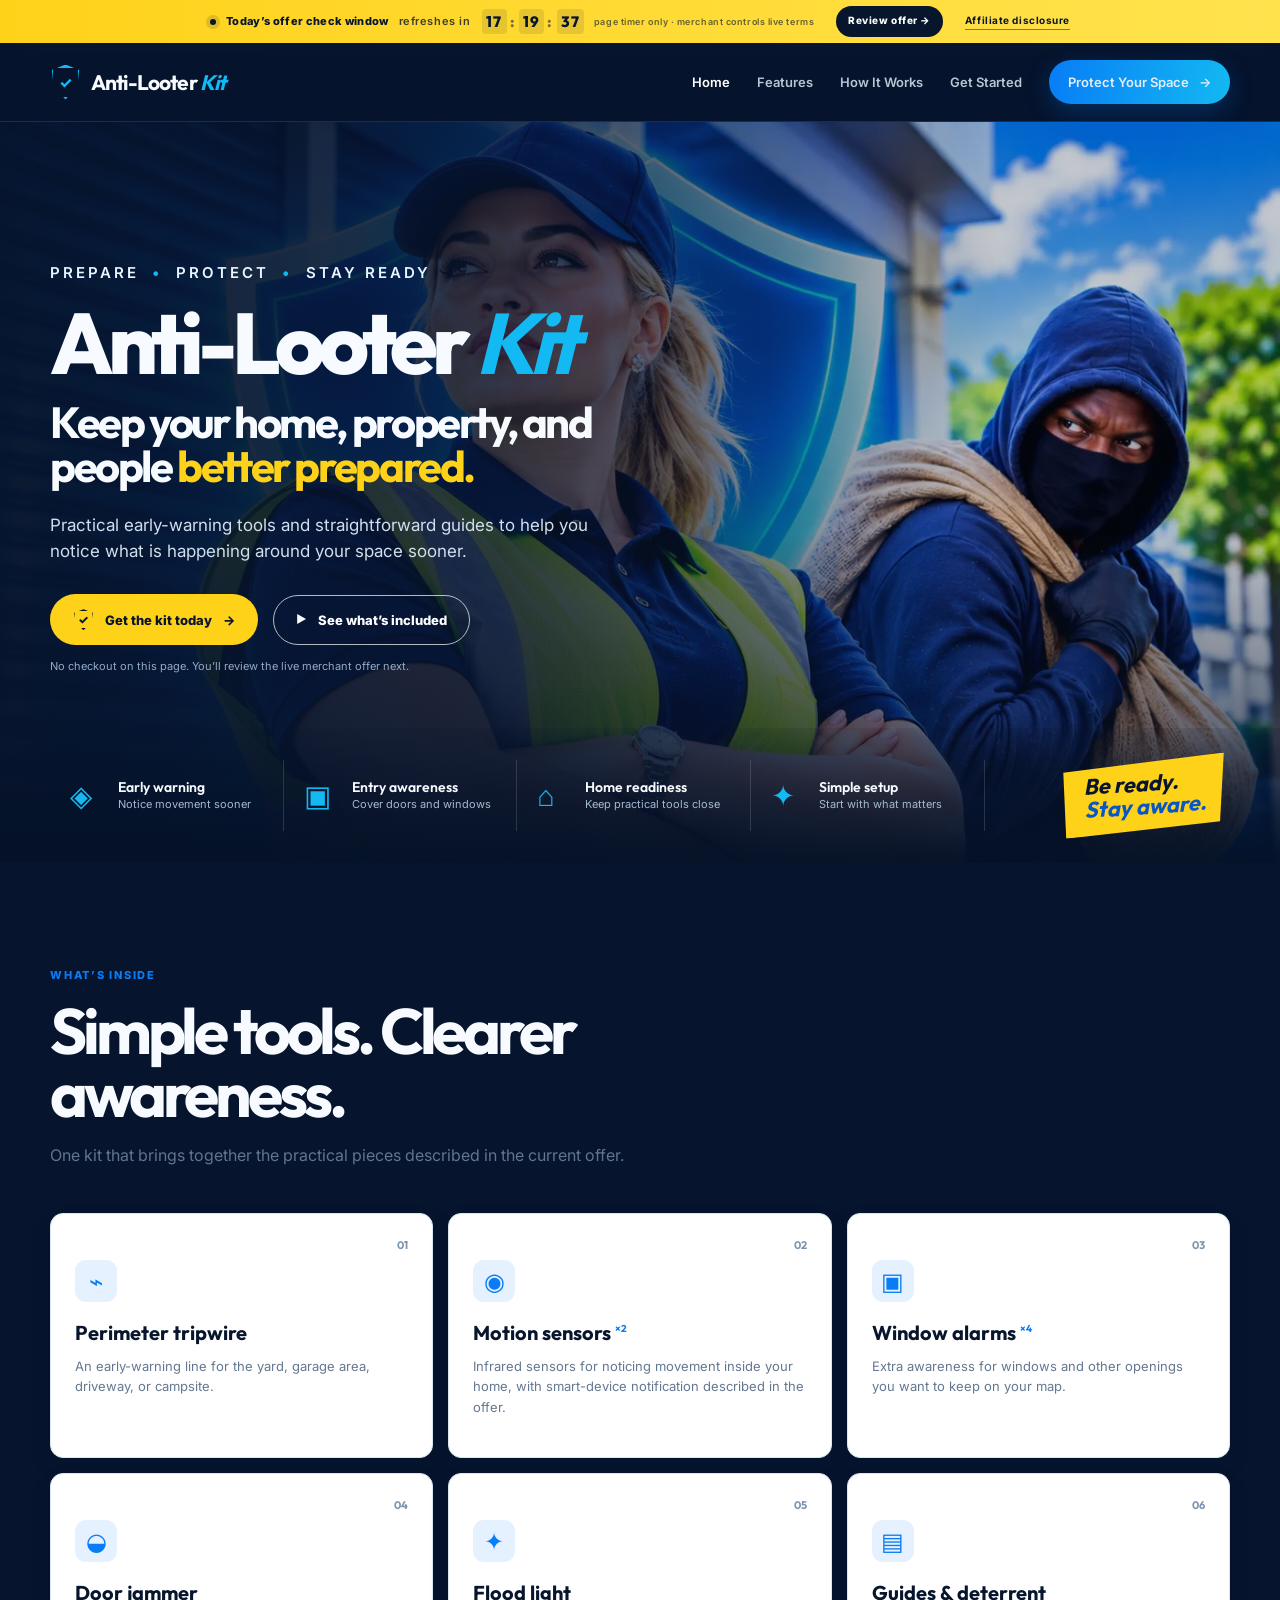
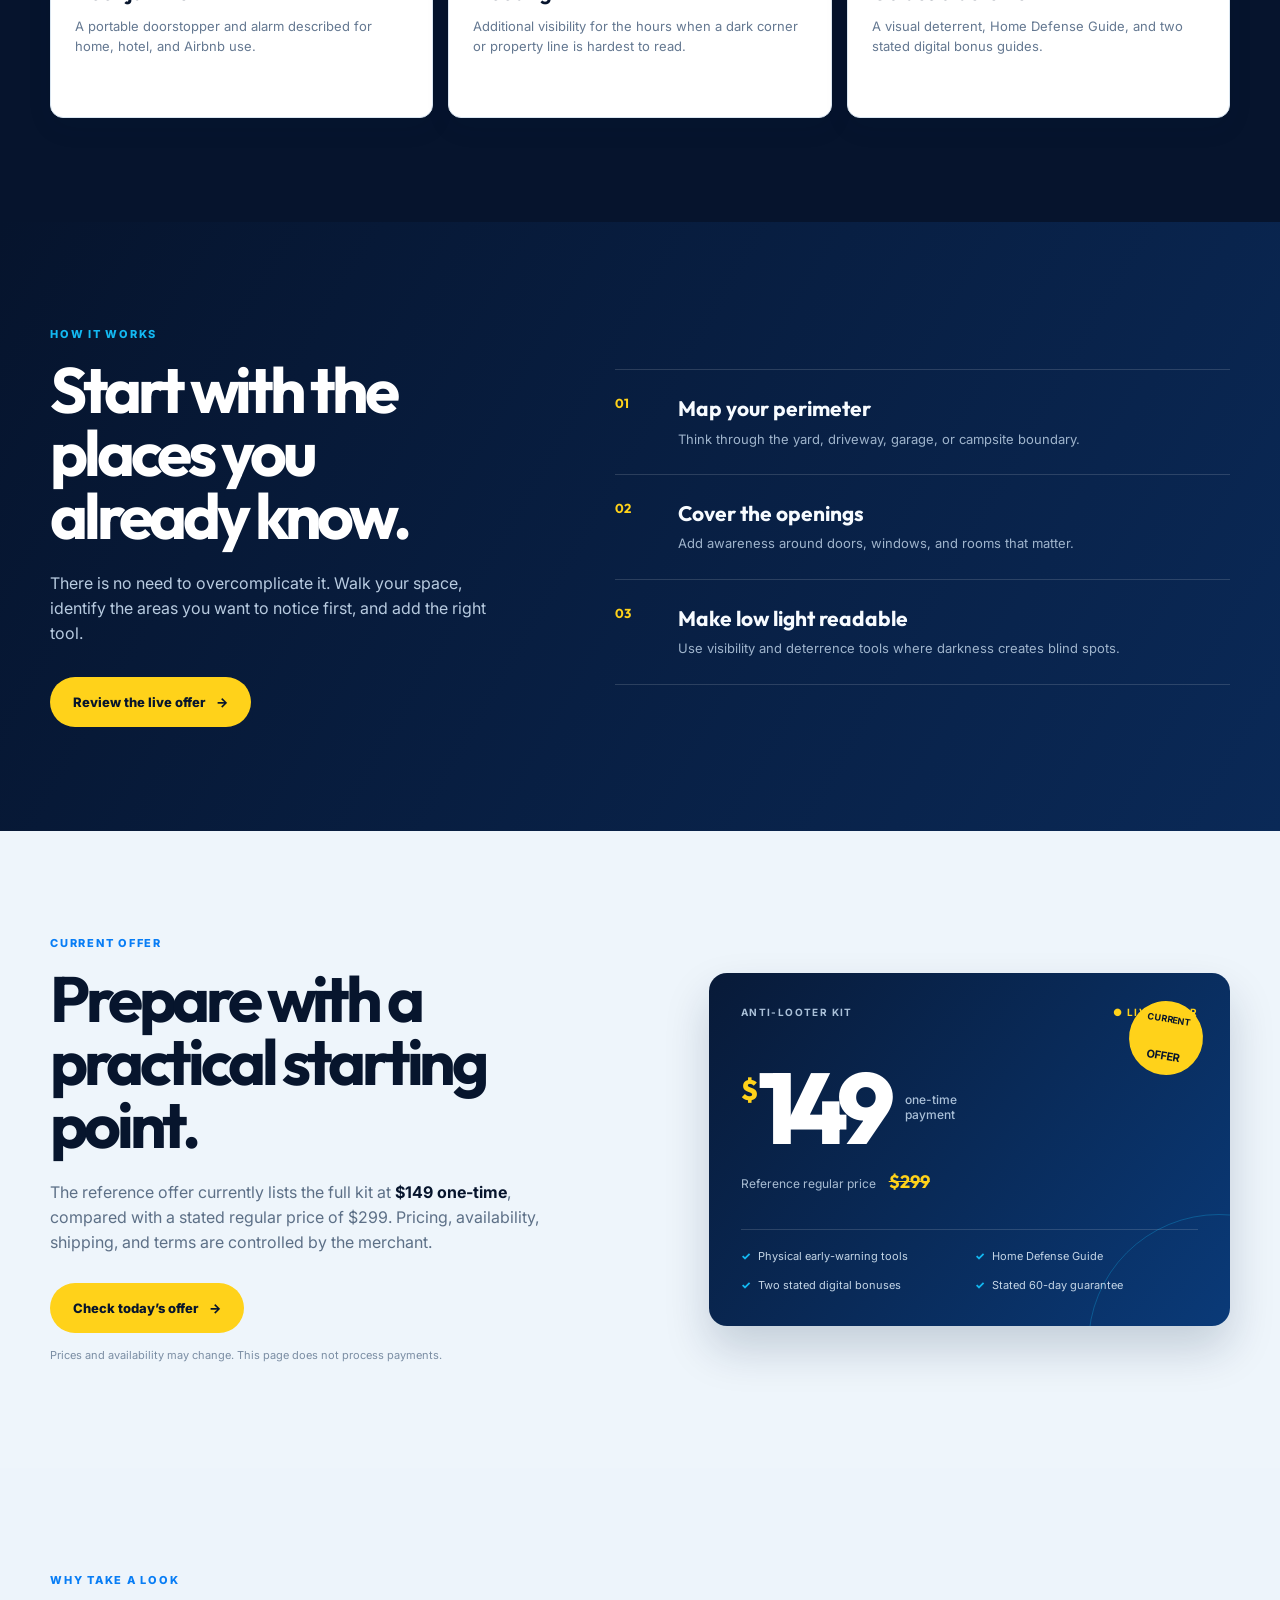
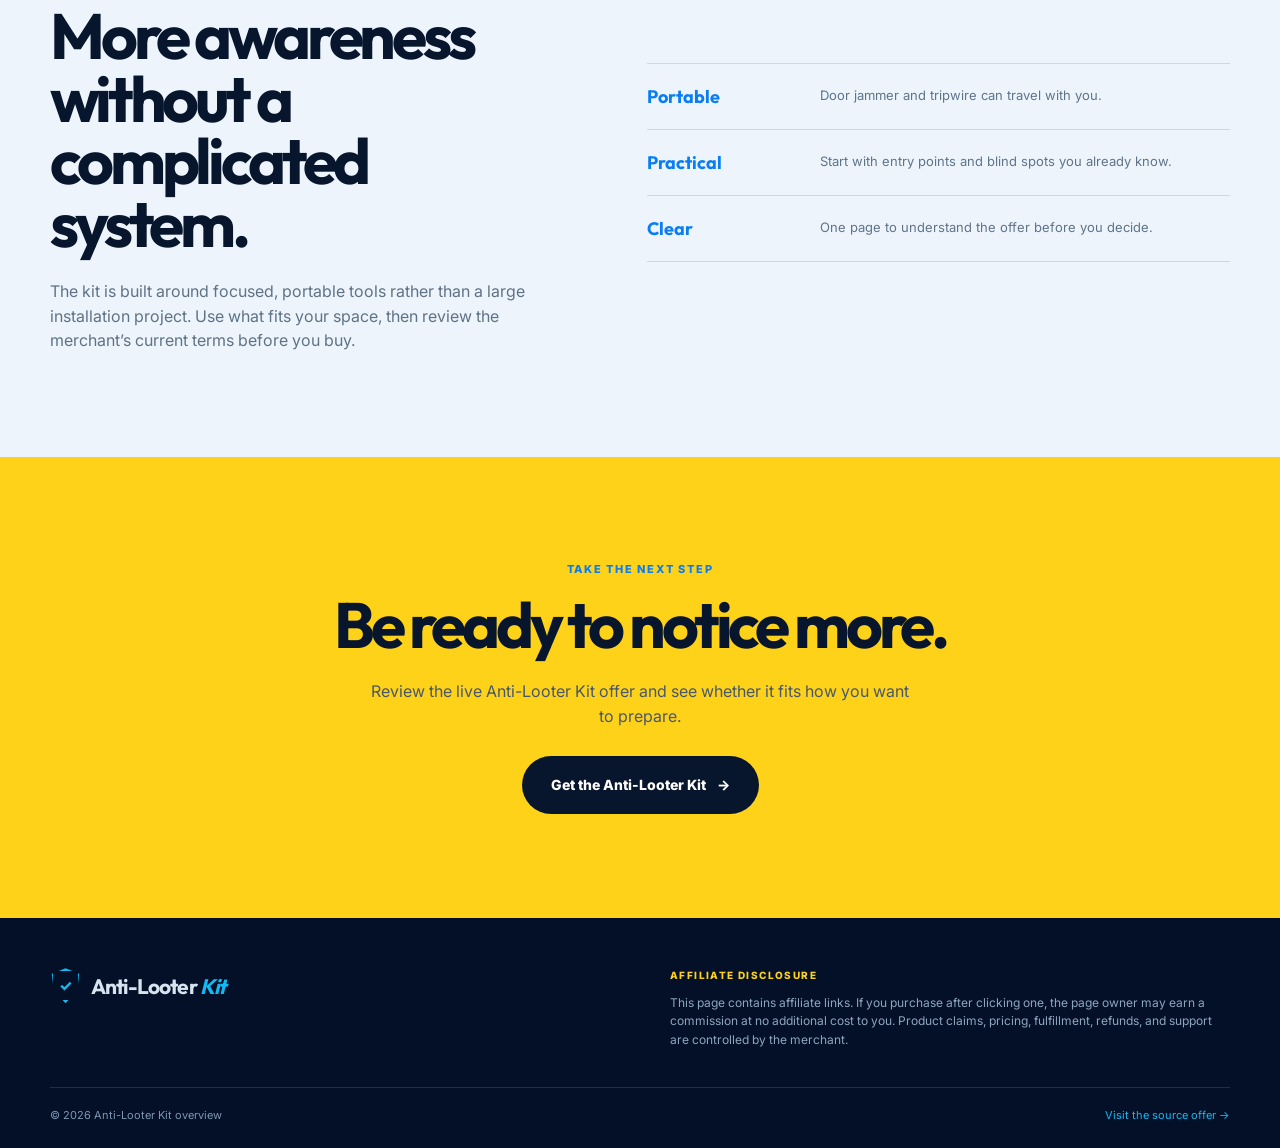
==== index.html @ 5b4443d1 "Show uncropped 16x9 mobile hero background" ====
<!doctype html>
<html lang="en">
  <head>
    <meta charset="UTF-8" />
    <meta name="viewport" content="width=device-width, initial-scale=1.0" />
    <meta name="theme-color" content="#06142d" />
    <meta name="description" content="Anti-Looter Kit: practical tools and guides for improving awareness around your home, property, and travel spaces." />
    <meta property="og:title" content="Anti-Looter Kit — Prepare. Protect. Stay Ready." />
    <meta property="og:description" content="A straightforward early-warning and home-readiness kit with physical devices, guides, and a stated 60-day guarantee." />
    <title>Anti-Looter Kit — Prepare. Protect. Stay Ready.</title>
    <link rel="preconnect" href="https://fonts.googleapis.com" />
    <link rel="preconnect" href="https://fonts.gstatic.com" crossorigin />
    <link href="https://fonts.googleapis.com/css2?family=Inter:wght@400;500;600;700;800&family=Outfit:wght@500;600;700;800&display=swap" rel="stylesheet" />
    <link rel="icon" href="https://www.antilooter-kit.com/favicon.ico" />
    <link rel="preload" as="image" href="hero-reference.webp?v=20261115-hero7" fetchpriority="high" />
    <link rel="stylesheet" href="styles.css?v=20261115-hero7" />
    <script defer src="script.js"></script>
  </head>
  <body>
    <div class="announcement urgency-banner"><div class="container announcement-inner"><span class="pulse"></span><strong>Today’s offer check window</strong><span class="urgency-copy">refreshes in</span><div class="countdown" aria-label="Time until this page refreshes" aria-live="polite"><span id="count-hours">00</span><i>:</i><span id="count-minutes">00</span><i>:</i><span id="count-seconds">00</span></div><span class="urgency-note">page timer only · merchant controls live terms</span><a class="urgency-link" href="https://www.antilooter-kit.com/main#aff=bugdata24" target="_blank" rel="sponsored nofollow noopener">Review offer →</a><a class="disclosure-link" href="#disclosure">Affiliate disclosure</a></div></div>

    <header class="site-header">
      <div class="container nav-row">
        <a class="brand" href="#top" aria-label="Anti-Looter Kit home"><span class="brand-shield" aria-hidden="true">✓</span><span>Anti-Looter <b>Kit</b></span></a>
        <button class="menu-toggle" aria-expanded="false" aria-controls="site-nav">Menu <span>☰</span></button>
        <nav id="site-nav" class="site-nav" aria-label="Primary navigation">
          <a class="active" href="#top">Home</a><a href="#features">Features</a><a href="#how-it-works">How It Works</a><a href="#offer">Get Started</a>
          <a class="nav-cta" href="https://www.antilooter-kit.com/main#aff=bugdata24" target="_blank" rel="sponsored nofollow noopener">Protect Your Space <span>→</span></a>
        </nav>
      </div>
    </header>

    <main id="top">
      <section class="hero">
        <div class="container hero-grid">
          <div class="hero-copy reveal">
            <p class="hero-kicker">PREPARE <span>•</span> PROTECT <span>•</span> STAY READY</p>
            <h1>Anti-Looter <strong>Kit</strong></h1>
            <h2>Keep your home, property, and people <em>better prepared.</em></h2>
            <p class="hero-lede">Practical early-warning tools and straightforward guides to help you notice what is happening around your space sooner.</p>
            <div class="hero-actions"><a class="button button-yellow" href="https://www.antilooter-kit.com/main#aff=bugdata24" target="_blank" rel="sponsored nofollow noopener"><span class="shield-check">✓</span> Get the kit today <span>→</span></a><a class="button button-ghost" href="https://www.antilooter-kit.com/main#aff=bugdata24" target="_blank" rel="sponsored nofollow noopener"><span class="play">▶</span> See what’s included</a></div>
            <p class="hero-note">No checkout on this page. You’ll review the live merchant offer next.</p>
          </div>
          <div class="hero-art reveal reveal-delay-1" role="img" aria-label="Preparedness scene showing a safety professional and property awareness tools"></div>
        </div>
        <div class="hero-bottom"><div class="container signal-row"><div class="signal-item"><span class="signal-icon">◈</span><b>Early warning</b><small>Notice movement sooner</small></div><div class="signal-item"><span class="signal-icon">▣</span><b>Entry awareness</b><small>Cover doors and windows</small></div><div class="signal-item"><span class="signal-icon">⌂</span><b>Home readiness</b><small>Keep practical tools close</small></div><div class="signal-item"><span class="signal-icon">✦</span><b>Simple setup</b><small>Start with what matters</small></div><div class="ready-sticker">Be ready.<br /><strong>Stay aware.</strong></div></div></div>
      </section>

      <section id="features" class="features section">
        <div class="container">
          <div class="section-intro reveal"><p class="section-label">WHAT’S INSIDE</p><h2>Simple tools. Clearer awareness.</h2><p>One kit that brings together the practical pieces described in the current offer.</p></div>
          <div class="feature-grid">
            <article class="feature-card reveal"><div class="feature-number">01</div><div class="feature-icon">⌁</div><h3>Perimeter tripwire</h3><p>An early-warning line for the yard, garage area, driveway, or campsite.</p></article>
            <article class="feature-card reveal reveal-delay-1"><div class="feature-number">02</div><div class="feature-icon">◉</div><h3>Motion sensors <sup>×2</sup></h3><p>Infrared sensors for noticing movement inside your home, with smart-device notification described in the offer.</p></article>
            <article class="feature-card reveal reveal-delay-2"><div class="feature-number">03</div><div class="feature-icon">▣</div><h3>Window alarms <sup>×4</sup></h3><p>Extra awareness for windows and other openings you want to keep on your map.</p></article>
            <article class="feature-card reveal"><div class="feature-number">04</div><div class="feature-icon">◒</div><h3>Door jammer</h3><p>A portable doorstopper and alarm described for home, hotel, and Airbnb use.</p></article>
            <article class="feature-card reveal reveal-delay-1"><div class="feature-number">05</div><div class="feature-icon">✦</div><h3>Flood light</h3><p>Additional visibility for the hours when a dark corner or property line is hardest to read.</p></article>
            <article class="feature-card reveal reveal-delay-2"><div class="feature-number">06</div><div class="feature-icon">▤</div><h3>Guides & deterrent</h3><p>A visual deterrent, Home Defense Guide, and two stated digital bonus guides.</p></article>
          </div>
        </div>
      </section>

      <section id="how-it-works" class="how section-dark section">
        <div class="container how-grid"><div class="how-copy reveal"><p class="section-label blue-label">HOW IT WORKS</p><h2>Start with the places you already know.</h2><p>There is no need to overcomplicate it. Walk your space, identify the areas you want to notice first, and add the right tool.</p><a class="button button-yellow" href="https://www.antilooter-kit.com/main#aff=bugdata24" target="_blank" rel="sponsored nofollow noopener">Review the live offer <span>→</span></a></div><div class="steps reveal reveal-delay-1"><div class="step"><span>01</span><div><b>Map your perimeter</b><p>Think through the yard, driveway, garage, or campsite boundary.</p></div></div><div class="step"><span>02</span><div><b>Cover the openings</b><p>Add awareness around doors, windows, and rooms that matter.</p></div></div><div class="step"><span>03</span><div><b>Make low light readable</b><p>Use visibility and deterrence tools where darkness creates blind spots.</p></div></div></div></div>
      </section>

      <section class="offer section" id="offer"><div class="container offer-grid"><div class="offer-copy reveal"><p class="section-label">CURRENT OFFER</p><h2>Prepare with a practical starting point.</h2><p>The reference offer currently lists the full kit at <strong>$149 one-time</strong>, compared with a stated regular price of $299. Pricing, availability, shipping, and terms are controlled by the merchant.</p><a class="button button-yellow" href="https://www.antilooter-kit.com/main#aff=bugdata24" target="_blank" rel="sponsored nofollow noopener">Check today’s offer <span>→</span></a><small>Prices and availability may change. This page does not process payments.</small></div><div class="price-card reveal reveal-delay-1"><div class="price-top"><span>ANTI-LOOTER KIT</span><span class="live-dot">● LIVE OFFER</span></div><div class="price"><sup>$</sup>149 <small>one-time<br />payment</small></div><div class="old-price">Reference regular price <s>$299</s></div><ul><li>Physical early-warning tools</li><li>Home Defense Guide</li><li>Two stated digital bonuses</li><li>Stated 60-day guarantee</li></ul><div class="price-badge">CURRENT<br /><b>OFFER</b></div></div></div></section>

      <section class="trust section-light section"><div class="container trust-grid"><div class="trust-copy reveal"><p class="section-label">WHY TAKE A LOOK</p><h2>More awareness without a complicated system.</h2><p>The kit is built around focused, portable tools rather than a large installation project. Use what fits your space, then review the merchant’s current terms before you buy.</p></div><div class="trust-points reveal reveal-delay-1"><div><b>Portable</b><span>Door jammer and tripwire can travel with you.</span></div><div><b>Practical</b><span>Start with entry points and blind spots you already know.</span></div><div><b>Clear</b><span>One page to understand the offer before you decide.</span></div></div></div></section>

      <section class="final section"><div class="container final-inner reveal"><p class="section-label">TAKE THE NEXT STEP</p><h2>Be ready to notice more.</h2><p>Review the live Anti-Looter Kit offer and see whether it fits how you want to prepare.</p><a class="button button-yellow button-large" href="https://www.antilooter-kit.com/main#aff=bugdata24" target="_blank" rel="sponsored nofollow noopener">Get the Anti-Looter Kit <span>→</span></a></div></section>
    </main>

    <a class="floating-offer" href="https://www.antilooter-kit.com/main#aff=bugdata24" target="_blank" rel="sponsored nofollow noopener">See the full offer <span>→</span></a>

    <footer class="footer" id="disclosure"><div class="container footer-top"><div class="brand"><span class="brand-shield">✓</span><span>Anti-Looter <b>Kit</b></span></div><div><p class="footer-label">Affiliate disclosure</p><p>This page contains affiliate links. If you purchase after clicking one, the page owner may earn a commission at no additional cost to you. Product claims, pricing, fulfillment, refunds, and support are controlled by the merchant.</p></div></div><div class="container footer-bottom"><span>© <span id="year"></span> Anti-Looter Kit overview</span><a href="https://www.antilooter-kit.com/main#aff=bugdata24" target="_blank" rel="sponsored nofollow noopener">Visit the source offer →</a></div></footer>
  </body>
</html>
---- styles.css ----
:root{--navy:#06142d;--navy-2:#0b2146;--blue:#087df5;--cyan:#13b9f2;--yellow:#ffd21a;--yellow-2:#ffea66;--white:#f7fbff;--muted:#b5c4d7;--line:rgba(255,255,255,.14);--card:#0d2850;--ink:#07152d;--display:"Outfit",Arial,sans-serif;--body:"Inter",Arial,sans-serif}*{box-sizing:border-box}html{scroll-behavior:smooth}body{margin:0;background:var(--navy);color:var(--white);font-family:var(--body);font-size:16px;line-height:1.55;-webkit-font-smoothing:antialiased}a{color:inherit;text-decoration:none}.container{width:min(1180px,calc(100% - 48px));margin:0 auto}.section{padding:104px 0}.section-light{background:#edf4fb;color:var(--ink)}.announcement{background:var(--yellow);color:var(--ink);font-size:11px;font-weight:700;letter-spacing:.05em}.announcement-inner{display:flex;justify-content:center;align-items:center;gap:10px;min-height:33px}.announcement a{margin-left:12px;border-bottom:1px solid rgba(7,21,45,.5)}.pulse{width:6px;height:6px;border-radius:50%;background:var(--ink);box-shadow:0 0 0 4px rgba(7,21,45,.13)}
.site-header{position:sticky;z-index:10;top:0;background:rgba(6,20,45,.88);border-bottom:1px solid rgba(255,255,255,.1);backdrop-filter:blur(16px)}.nav-row{display:flex;align-items:center;justify-content:space-between;min-height:78px;gap:24px}.brand{display:inline-flex;align-items:center;gap:10px;font:700 21px var(--display);letter-spacing:-.04em;white-space:nowrap}.brand b{color:var(--cyan);font-style:italic}.brand-shield{display:grid;place-items:center;width:31px;height:35px;color:var(--cyan);border:3px solid var(--cyan);clip-path:polygon(50% 0,94% 16%,88% 63%,50% 100%,12% 63%,6% 16%);font:800 15px var(--body)}.site-nav{display:flex;align-items:center;gap:27px;color:#e2edf9;font-size:13px;font-weight:600}.site-nav a:not(.nav-cta){opacity:.82;transition:color .2s ease,opacity .2s ease}.site-nav a:not(.nav-cta):hover,.site-nav a.active{opacity:1;color:#fff}.nav-cta{display:inline-flex;gap:10px;align-items:center;padding:12px 19px;border-radius:999px;background:linear-gradient(100deg,var(--blue),var(--cyan));box-shadow:0 8px 25px rgba(8,125,245,.25);transition:transform .2s ease}.nav-cta:hover{transform:translateY(-2px)}.menu-toggle{display:none;border:0;background:transparent;color:#fff;font:600 13px var(--body)}
.hero{position:relative;overflow:hidden;background:radial-gradient(circle at 74% 35%,rgba(0,139,255,.27),transparent 35%),linear-gradient(115deg,#06142d 0%,#07182f 52%,#08295b 100%);padding:70px 0 0}.hero:before{content:"";position:absolute;inset:0;background:linear-gradient(90deg,rgba(6,20,45,.7),transparent 65%),linear-gradient(0deg,rgba(6,20,45,.35),transparent 35%);pointer-events:none}.hero-grid{position:relative;z-index:1;display:grid;grid-template-columns:.85fr 1.15fr;min-height:555px;align-items:center;gap:34px}.hero-copy{padding:32px 0 70px}.hero-kicker{margin:0 0 19px;color:#e9f5ff;font-size:15px;font-weight:600;letter-spacing:.2em}.hero-kicker span{color:var(--cyan);margin:0 6px}.hero h1{margin:0;font:800 clamp(3.5rem,6.7vw,6.7rem)/.92 var(--display);letter-spacing:-.07em}.hero h1 strong{color:var(--cyan);font-style:italic}.hero h2{max-width:620px;margin:18px 0 0;font:700 clamp(1.7rem,3.4vw,3.4rem)/1.02 var(--display);letter-spacing:-.055em}.hero h2 em{color:var(--yellow);font-style:normal}.hero-lede{max-width:540px;margin:23px 0 0;color:#d1deed;font-size:17px}.hero-actions{display:flex;flex-wrap:wrap;align-items:center;gap:15px;margin-top:30px}.button{display:inline-flex;align-items:center;justify-content:center;gap:11px;padding:14px 22px;border:1px solid transparent;border-radius:999px;font-size:13px;font-weight:800;transition:transform .2s ease,box-shadow .2s ease,background .2s ease}.button:hover{transform:translateY(-3px);box-shadow:0 12px 28px rgba(0,0,0,.2)}.button-yellow{color:var(--ink);background:var(--yellow)}.button-yellow:hover{background:var(--yellow-2)}.button-ghost{border-color:rgba(255,255,255,.7);color:#fff}.button-ghost:hover{background:rgba(255,255,255,.12)}.shield-check{display:grid;place-items:center;width:21px;height:21px;border:2px solid currentColor;clip-path:polygon(50% 0,94% 16%,88% 63%,50% 100%,12% 63%,6% 16%);font-size:12px}.play{font-size:11px}.hero-note{margin:13px 0 0;color:#92aac7;font-size:11px}.hero-art{position:relative;align-self:stretch;min-height:590px;overflow:hidden;background-image:linear-gradient(90deg,rgba(6,20,45,.92) 0%,rgba(6,20,45,.22) 28%,rgba(6,20,45,0) 58%),url("hero-reference.webp?v=20261115-hero7");background-size:auto 100%;background-position:82% center;background-repeat:no-repeat;filter:saturate(1.08);}.hero-art:after{content:"";position:absolute;inset:auto 0 0;height:45%;background:linear-gradient(0deg,var(--navy),transparent);pointer-events:none}.hero-bottom{position:relative;z-index:2;background:linear-gradient(180deg,rgba(4,17,39,.1),rgba(4,17,39,.92));margin-top:-54px}.signal-row{display:grid;grid-template-columns:repeat(4,1fr) 1.05fr;align-items:center;min-height:135px}.signal-item{display:grid;grid-template-columns:38px 1fr;column-gap:10px;align-items:center;padding:18px 20px;border-right:1px solid var(--line)}.signal-icon{grid-row:span 2;color:var(--cyan);font-size:29px;line-height:1}.signal-item b{font:600 14px var(--display)}.signal-item small{color:#a4bad1;font-size:11px}.ready-sticker{justify-self:end;padding:14px 24px 15px;color:var(--ink);background:var(--yellow);font:700 22px/1.05 var(--display);font-style:italic;transform:rotate(-4deg);clip-path:polygon(3% 12%,98% 0,93% 91%,2% 100%)}.ready-sticker strong{color:#0757c9}
.section-label{margin:0 0 16px;color:var(--blue);font-size:11px;font-weight:800;letter-spacing:.16em}.blue-label{color:var(--cyan)}.section-intro{max-width:680px;margin-bottom:45px}.section-intro h2,.how-copy h2,.offer-copy h2,.trust-copy h2,.final h2{margin:0;font:700 clamp(2.6rem,5vw,5rem)/.98 var(--display);letter-spacing:-.065em}.section-intro>p:last-child{margin:18px 0 0;color:#61758f}.feature-grid{display:grid;grid-template-columns:repeat(3,1fr);gap:15px}.feature-card{min-height:245px;padding:24px;background:#fff;border:1px solid #dae6f1;border-radius:13px;box-shadow:0 10px 28px rgba(7,31,67,.06);transition:transform .2s ease,box-shadow .2s ease}.feature-card:hover{transform:translateY(-4px);box-shadow:0 18px 36px rgba(7,31,67,.12)}.feature-number{float:right;color:#7c94ae;font:700 11px var(--display)}.feature-icon{display:grid;place-items:center;width:42px;height:42px;margin:22px 0 20px;color:var(--blue);background:#e5f1ff;border-radius:11px;font-size:24px}.feature-card h3{margin:0;color:var(--ink);font:700 20px/1.1 var(--display)}.feature-card sup{color:var(--blue);font-size:10px}.feature-card p{margin:12px 0 0;color:#647891;font-size:13px;line-height:1.55}
.section-dark{background:linear-gradient(120deg,#06142d,#0a2957)}.how-grid{display:grid;grid-template-columns:.85fr 1.15fr;gap:110px;align-items:center}.how-copy h2{color:#fff}.how-copy>p:not(.section-label){max-width:480px;margin:24px 0 31px;color:#b8cbe0;font-size:16px}.steps{border-top:1px solid var(--line)}.step{display:grid;grid-template-columns:45px 1fr;gap:18px;padding:25px 0;border-bottom:1px solid var(--line)}.step>span{color:var(--yellow);font:700 13px var(--display)}.step b{font:700 21px var(--display)}.step p{margin:6px 0 0;color:#9fb4cc;font-size:13px}.offer{background:#eef5fb;color:var(--ink)}.offer-grid{display:grid;grid-template-columns:1fr .95fr;gap:110px;align-items:center}.offer-copy>p:not(.section-label){max-width:500px;margin:24px 0 28px;color:#5d7087}.offer-copy strong{color:var(--ink)}.offer-copy small{display:block;margin-top:14px;color:#7a8da3;font-size:11px}.price-card{position:relative;overflow:hidden;padding:32px;color:#fff;background:linear-gradient(130deg,#081a38,#0a3a78);border-radius:18px;box-shadow:0 23px 45px rgba(7,31,67,.18)}.price-card:after{content:"";position:absolute;width:260px;height:260px;right:-120px;bottom:-150px;border:1px solid rgba(19,185,242,.28);border-radius:50%}.price-top{display:flex;justify-content:space-between;color:#aac0d8;font-size:10px;font-weight:700;letter-spacing:.14em}.live-dot{color:var(--yellow)}.price{display:flex;align-items:center;margin-top:47px;font:800 100px/.8 var(--display);letter-spacing:-.1em}.price sup{align-self:flex-start;margin-top:12px;color:var(--yellow);font-size:28px;letter-spacing:0}.price small{margin-left:20px;color:#aac0d8;font:500 12px/1.3 var(--body);letter-spacing:0}.old-price{margin-top:23px;color:#a9bdd3;font-size:12px}.old-price s{margin-left:10px;color:var(--yellow);font:700 18px var(--display)}.price-card ul{display:grid;grid-template-columns:repeat(2,1fr);gap:12px;margin:35px 0 0;padding:18px 0 0;border-top:1px solid var(--line);list-style:none}.price-card li{color:#c4d5e6;font-size:11px}.price-card li:before{content:"✓";margin-right:7px;color:var(--cyan);font-weight:800}.price-badge{position:absolute;top:28px;right:27px;display:grid;place-items:center;width:74px;height:74px;color:var(--ink);background:var(--yellow);border-radius:50%;font-size:9px;font-weight:700;line-height:1.1;text-align:center;transform:rotate(9deg)}.price-badge b{font-size:11px}.trust-grid{display:grid;grid-template-columns:.9fr 1.1fr;gap:120px;align-items:center}.trust-copy h2{color:var(--ink)}.trust-copy>p:last-child{max-width:530px;margin:23px 0 0;color:#5f7286}.trust-points{border-top:1px solid #ccd9e5}.trust-points div{display:grid;grid-template-columns:155px 1fr;gap:18px;padding:21px 0;border-bottom:1px solid #ccd9e5}.trust-points b{font:700 18px var(--display);color:var(--blue)}.trust-points span{color:#607489;font-size:13px}.final{background:var(--yellow);color:var(--ink)}.final-inner{text-align:center}.final h2{max-width:760px;margin:0 auto}.final-inner>p:not(.section-label){max-width:540px;margin:22px auto 28px;color:#47576c}.button-large{padding:17px 28px;font-size:14px;background:var(--ink);color:#fff}.button-large:hover{background:#112d56}.footer{background:#041027;color:#d7e3ef}.footer-top{display:grid;grid-template-columns:.8fr 1.2fr;gap:100px;padding:50px 0 38px}.footer-top>.brand{align-self:start}.footer-top>div:last-child{max-width:560px;justify-self:end}.footer-label{margin:0 0 10px;color:var(--yellow);font-size:10px;font-weight:800;letter-spacing:.14em;text-transform:uppercase}.footer-top p:last-child{margin:0;color:#8ea5be;font-size:12px}.footer-bottom{display:flex;justify-content:space-between;gap:15px;padding:19px 0 24px;border-top:1px solid rgba(255,255,255,.12);color:#7e96b0;font-size:11px}.footer-bottom a{color:var(--cyan)}.reveal{opacity:1;transform:translateY(0)}.js .reveal{opacity:0;transform:translateY(16px);transition:opacity .65s ease,transform .65s ease}.js .reveal.is-visible{opacity:1;transform:translateY(0)}.reveal-delay-1{transition-delay:.1s!important}.reveal-delay-2{transition-delay:.2s!important}
@media(max-width:980px){.hero-grid{grid-template-columns:1fr;min-height:0}.hero-copy{max-width:700px;padding-bottom:20px}.hero-art{min-height:440px;background-position:76% center}.signal-row{grid-template-columns:repeat(4,1fr)}.ready-sticker{display:none}.how-grid,.offer-grid,.trust-grid{gap:55px}.feature-grid{grid-template-columns:repeat(2,1fr)}.footer-top{gap:50px}}
@media(max-width:700px){.container{width:min(100% - 34px,560px)}.announcement-inner{font-size:9px;min-height:31px}.announcement a{margin-left:3px}.nav-row{min-height:68px}.menu-toggle{display:block}.site-nav{position:absolute;top:68px;left:0;right:0;display:none;flex-direction:column;align-items:stretch;gap:0;padding:10px 17px 18px;background:#06142d;border-bottom:1px solid var(--line)}.site-nav.is-open{display:flex}.site-nav a{padding:12px 0}.site-nav .nav-cta{justify-content:center;margin-top:8px}.hero{padding-top:43px}.hero-kicker{font-size:11px;letter-spacing:.13em}.hero h1{font-size:clamp(3.4rem,16vw,5.2rem)}.hero h2{font-size:clamp(1.8rem,9vw,3rem)}.hero-lede{font-size:15px}.hero-actions{align-items:stretch;flex-direction:column}.button{width:100%}.hero-art{min-height:300px;background-size:auto 100%;background-position:74% center;margin:0 -17px}.hero-bottom{margin-top:-35px}.signal-row{grid-template-columns:repeat(2,1fr);padding-bottom:13px}.signal-item{grid-template-columns:30px 1fr;padding:13px 6px;border-right:0}.signal-icon{font-size:22px}.signal-item b{font-size:12px}.signal-item small{font-size:9px}.section{padding:76px 0}.section-intro h2,.how-copy h2,.offer-copy h2,.trust-copy h2,.final h2{font-size:clamp(2.6rem,13vw,4.3rem)}.feature-grid{grid-template-columns:1fr;gap:11px}.feature-card{min-height:0;padding:21px}.how-grid,.offer-grid,.trust-grid{grid-template-columns:1fr;gap:50px}.step{padding:21px 0}.price-card{padding:25px}.price{font-size:82px}.price-card ul{gap:10px}.price-card li{font-size:10px}.price-badge{width:63px;height:63px;top:22px;right:20px;font-size:8px}.footer-top{grid-template-columns:1fr;gap:32px;padding:42px 0 30px}.footer-top>div:last-child{justify-self:start}.footer-bottom{flex-direction:column;gap:8px}}
@media(prefers-reduced-motion:reduce){html{scroll-behavior:auto}.js .reveal{opacity:1;transform:none;transition:none}.button,.feature-card{transition:none}}

/* Transparent urgency banner and countdown */
.urgency-banner{background:linear-gradient(90deg,#ffd21a,#ffe34e);color:var(--ink)}.urgency-banner .announcement-inner{min-height:43px;gap:10px;font-size:11px}.urgency-banner strong{font-weight:800;letter-spacing:.03em}.urgency-copy{font-weight:600;opacity:.78}.countdown{display:inline-flex;align-items:center;gap:3px;margin-left:2px;font:800 15px/1 var(--display);letter-spacing:.08em}.countdown span{min-width:23px;padding:5px 4px;background:rgba(7,21,45,.1);border-radius:4px;text-align:center}.countdown i{font-style:normal;opacity:.55}.urgency-note{color:rgba(7,21,45,.62);font-size:9px;font-weight:600;white-space:nowrap}.urgency-link{margin-left:8px;padding:7px 12px;color:#fff;background:var(--ink);border-radius:999px;font-size:10px;font-weight:800;white-space:nowrap}.disclosure-link{margin-left:auto;border-bottom:1px solid rgba(7,21,45,.45);font-size:10px;white-space:nowrap}@media(max-width:700px){.urgency-banner .announcement-inner{min-height:47px;gap:6px;font-size:9px}.urgency-copy{display:none}.countdown{font-size:12px;gap:2px}.countdown span{min-width:19px;padding:4px 2px}.urgency-note{display:none}.urgency-link{margin-left:3px;padding:6px 8px;font-size:9px}.disclosure-link{display:none}}

/* More direct first-screen conversion path */
.hero{background-image:linear-gradient(90deg,rgba(6,20,45,.97) 0%,rgba(6,20,45,.78) 39%,rgba(6,20,45,.24) 78%),linear-gradient(0deg,rgba(6,20,45,.68),transparent 45%),url("hero-reference.webp?v=20261115-hero7");background-size:cover;background-position:center right}.hero:before{background:linear-gradient(90deg,rgba(6,20,45,.42),transparent 72%),linear-gradient(0deg,rgba(6,20,45,.18),transparent 45%)}.hero-grid{grid-template-columns:1fr;min-height:590px}.hero-copy{max-width:700px}.hero-art{display:none}.floating-offer{display:none}
@media(max-width:700px){.hero{background-position:67% center;background-image:linear-gradient(90deg,rgba(6,20,45,.96) 0%,rgba(6,20,45,.79) 58%,rgba(6,20,45,.34) 100%),linear-gradient(0deg,rgba(6,20,45,.72),transparent 55%),url("hero-reference.webp?v=20261115-hero7")}.hero-grid{min-height:610px}.hero-copy{padding-bottom:20px}.floating-offer{position:fixed;z-index:20;right:15px;bottom:14px;display:flex;align-items:center;justify-content:center;gap:9px;padding:12px 17px;color:var(--ink);background:var(--yellow);border:2px solid rgba(7,21,45,.28);border-radius:999px;box-shadow:0 8px 24px rgba(0,0,0,.3);font-size:12px;font-weight:800}.floating-offer span{font-size:16px}}

/* Mobile: show the complete supplied hero image without cropping */
@media(max-width:700px){.hero{background-image:linear-gradient(180deg,#06142d,#0a2957)}.hero-art{display:block;min-height:220px;margin:0 -17px;background-image:url("hero-reference.webp?v=20261115-hero7");background-size:contain;background-position:center;background-repeat:no-repeat;filter:none}.hero-art:after{display:none}}

/* Mobile hero header: keep the complete image inside the first-screen composition */
@media(max-width:700px){.hero-grid{position:relative;min-height:610px}.hero-copy{position:relative;z-index:2}.hero-art{position:absolute;z-index:1;inset:0;display:block;min-height:0;margin:0;background-image:linear-gradient(180deg,rgba(6,20,45,.72) 0%,rgba(6,20,45,.58) 38%,rgba(6,20,45,.82) 78%,rgba(6,20,45,.98) 100%),url("hero-reference.webp?v=20261115-hero7");background-size:100% auto;background-position:center 48%;background-repeat:no-repeat;filter:none}.hero-art:after{display:none}}

/* Mobile hero: explicit image band inside the hero section, above the headline */
@media(max-width:700px){.hero{background:linear-gradient(180deg,#06142d 0%,#06142d 100%)}.hero-grid{min-height:760px;display:block}.hero-art{position:absolute;z-index:1;top:0;left:0;right:0;bottom:auto;width:100%;height:230px;display:block;margin:0;background-image:url("hero-reference.webp?v=20261115-hero7");background-size:contain;background-position:center top;background-repeat:no-repeat;filter:none}.hero-art:after{display:none}.hero-copy{position:relative;z-index:2;padding:265px 0 20px}.hero-bottom{margin-top:-35px}}

/* Mobile hero background composition: image behind the complete hero copy */
@media(max-width:700px){.hero{background-image:linear-gradient(90deg,rgba(6,20,45,.91) 0%,rgba(6,20,45,.76) 52%,rgba(6,20,45,.42) 100%),linear-gradient(0deg,rgba(6,20,45,.88) 0%,rgba(6,20,45,.2) 62%,rgba(6,20,45,.62) 100%),url("hero-reference.webp?v=20261115-hero7");background-size:cover;background-position:center center;background-repeat:no-repeat}.hero-grid{display:grid;min-height:650px}.hero-art{display:none}.hero-copy{padding:72px 0 24px}.hero-bottom{margin-top:-35px}}

/* Mobile hero: preserve the complete 16:9 artwork as a contained background */
@media(max-width:700px){.hero{background-color:#06142d;background-image:linear-gradient(180deg,rgba(6,20,45,.48) 0%,rgba(6,20,45,.3) 46%,rgba(6,20,45,.96) 100%),url("hero-reference.webp?v=20261115-hero7");background-size:100% auto;background-position:center top;background-repeat:no-repeat}.hero-grid{min-height:650px}.hero-copy{padding:72px 0 24px}}

/* Mobile hero: cover the complete text composition like desktop */
@media(max-width:700px){.hero{background-image:linear-gradient(90deg,rgba(6,20,45,.91) 0%,rgba(6,20,45,.76) 52%,rgba(6,20,45,.42) 100%),linear-gradient(0deg,rgba(6,20,45,.88) 0%,rgba(6,20,45,.2) 62%,rgba(6,20,45,.62) 100%),url("hero-reference.webp?v=20261115-hero7");background-size:cover;background-position:center center;background-repeat:no-repeat}.hero-grid{min-height:650px}.hero-copy{padding:72px 0 24px}}

/* Mobile hero: full uncropped 16:9 background with text layered over it */
@media(max-width:700px){.hero{background-color:#06142d;background-image:linear-gradient(180deg,rgba(6,20,45,.54) 0%,rgba(6,20,45,.3) 48%,rgba(6,20,45,.96) 100%),url("hero-reference.webp?v=20261115-hero7");background-size:100% auto;background-position:center top;background-repeat:no-repeat}.hero-grid{min-height:650px}.hero-copy{padding:78px 0 24px}.hero-art{display:none}}
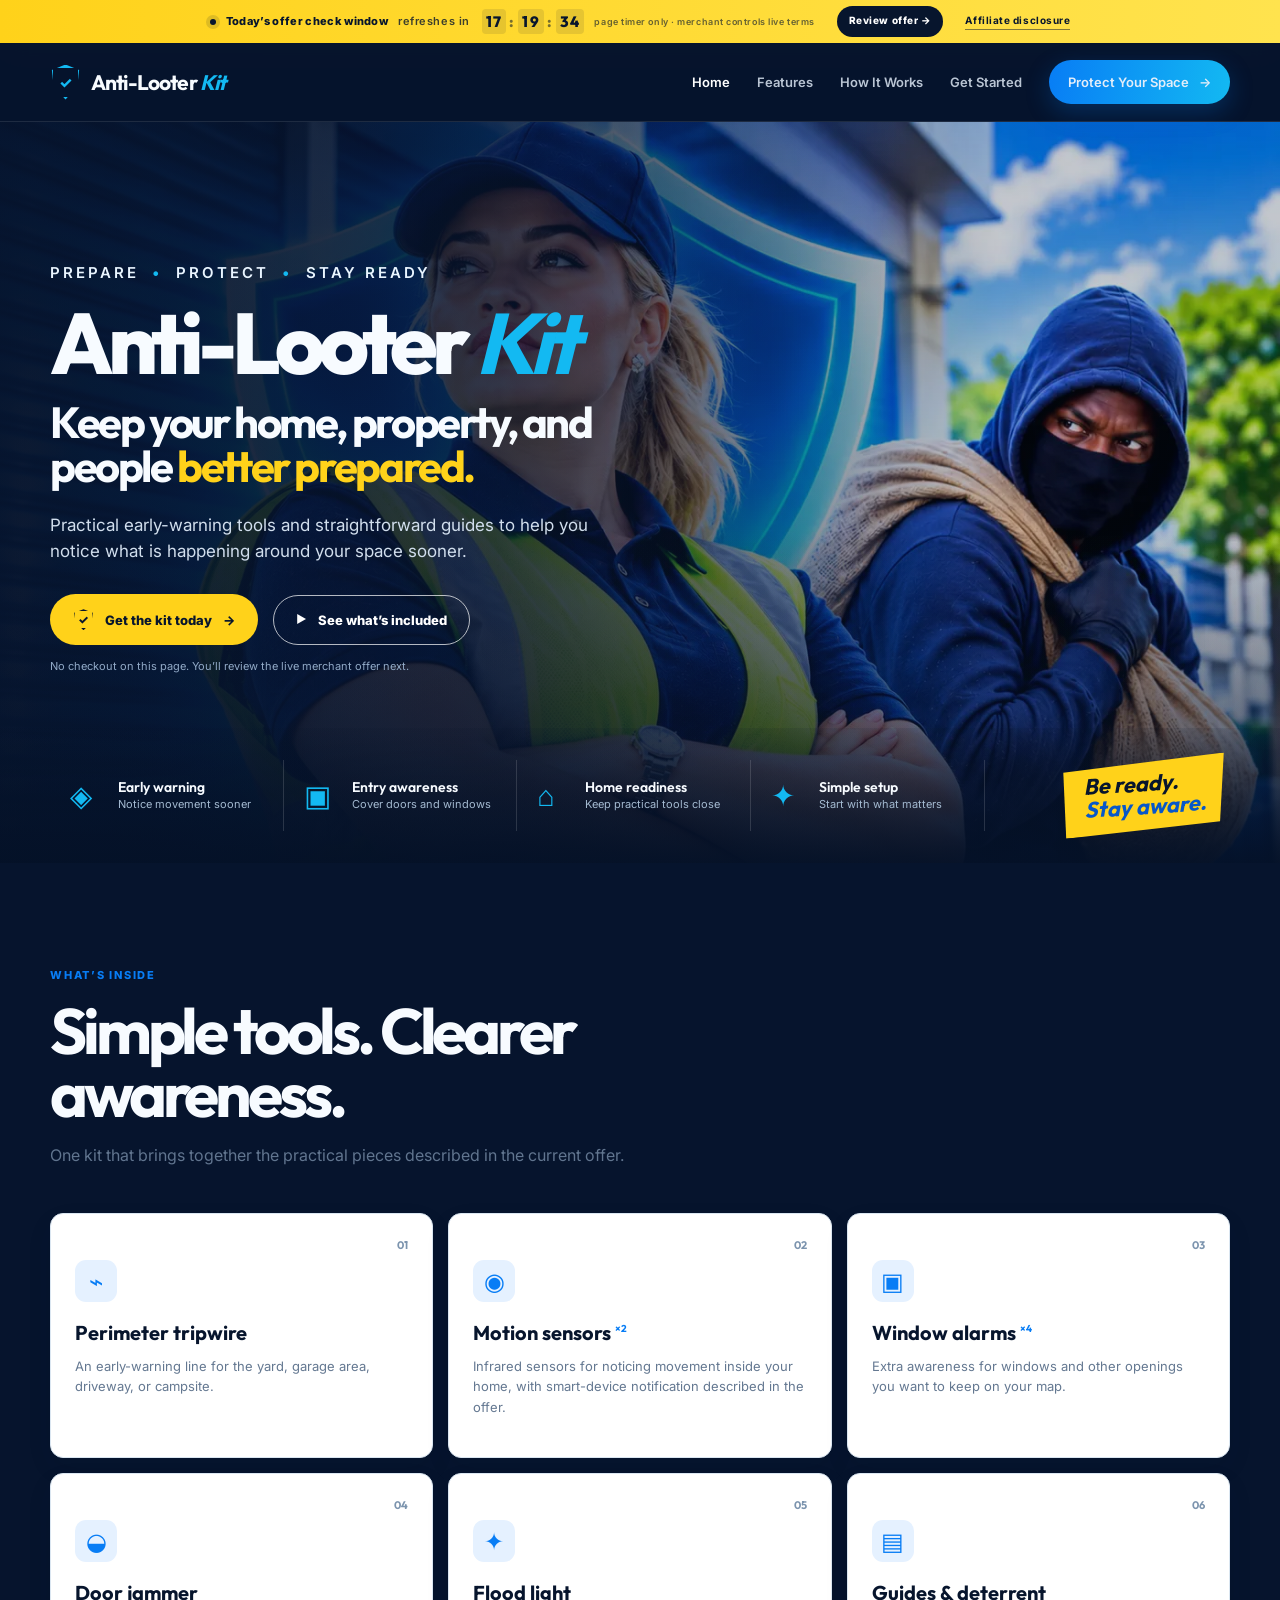
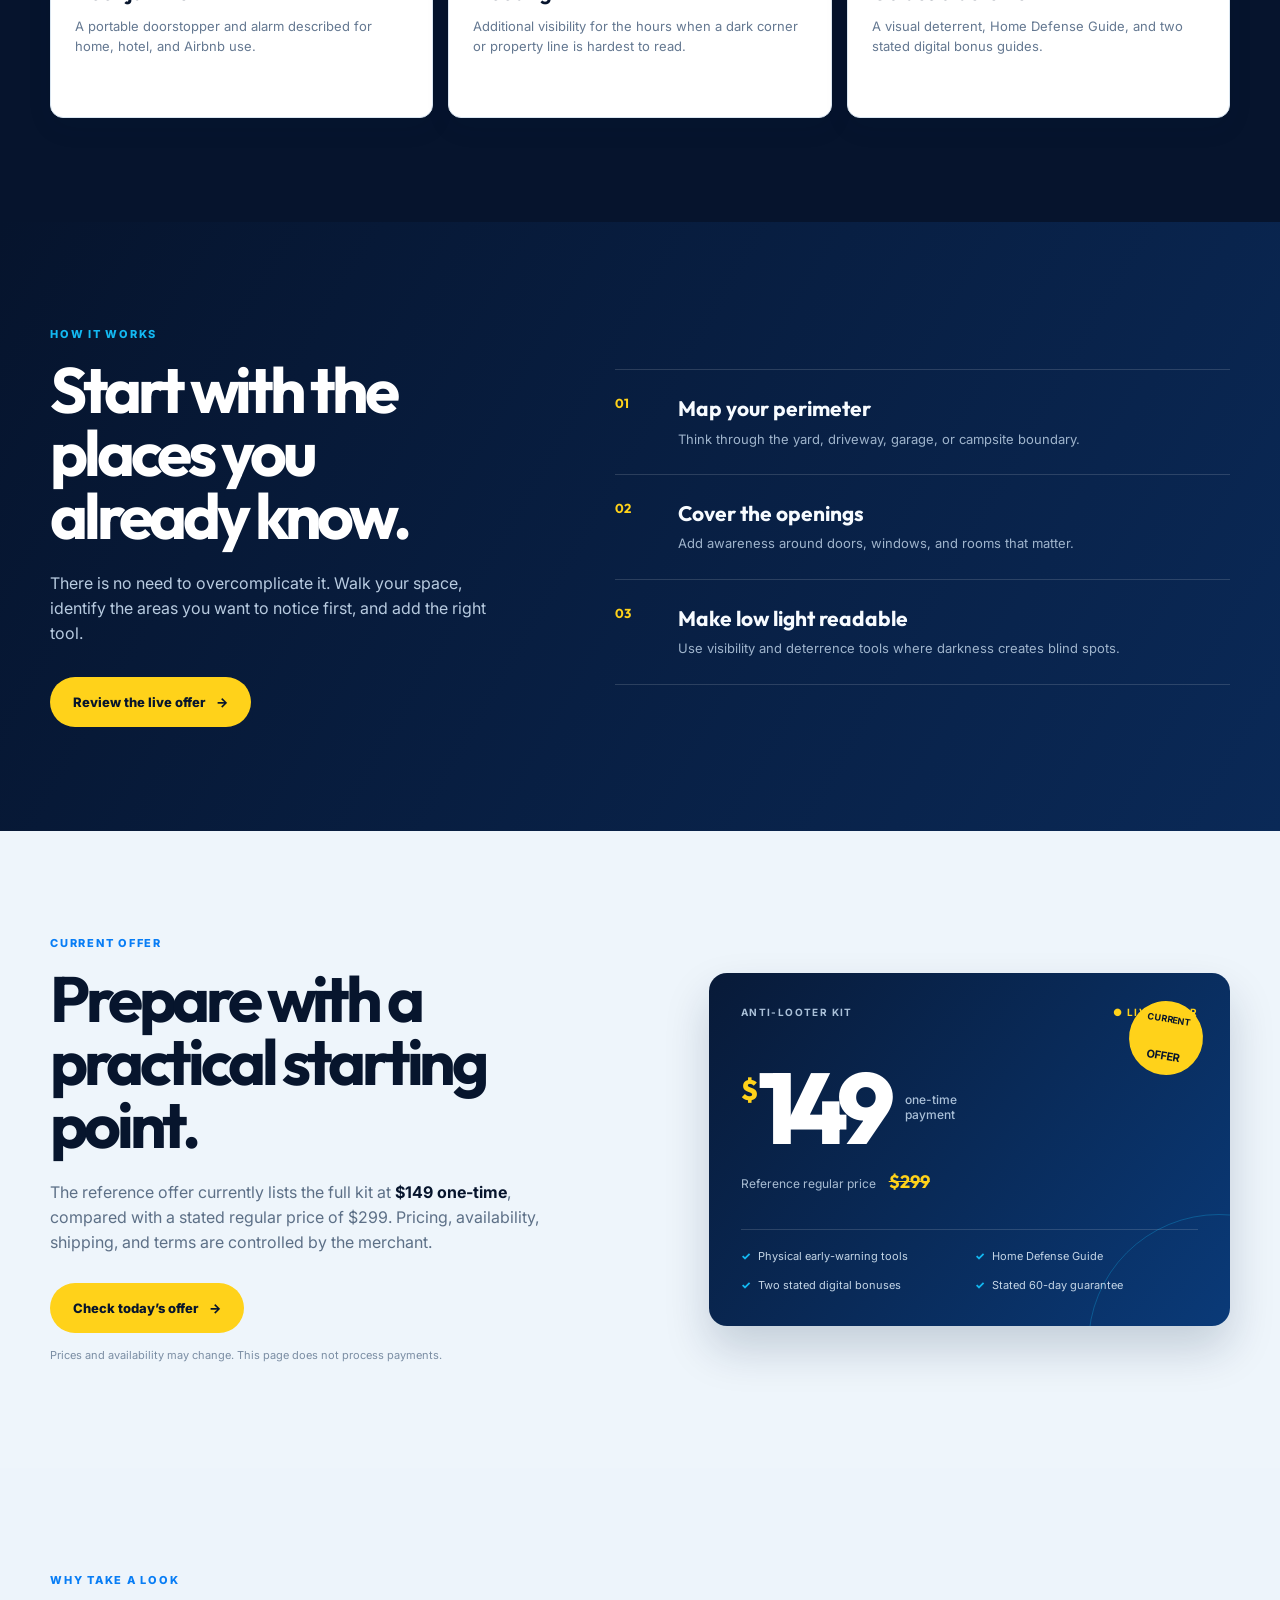
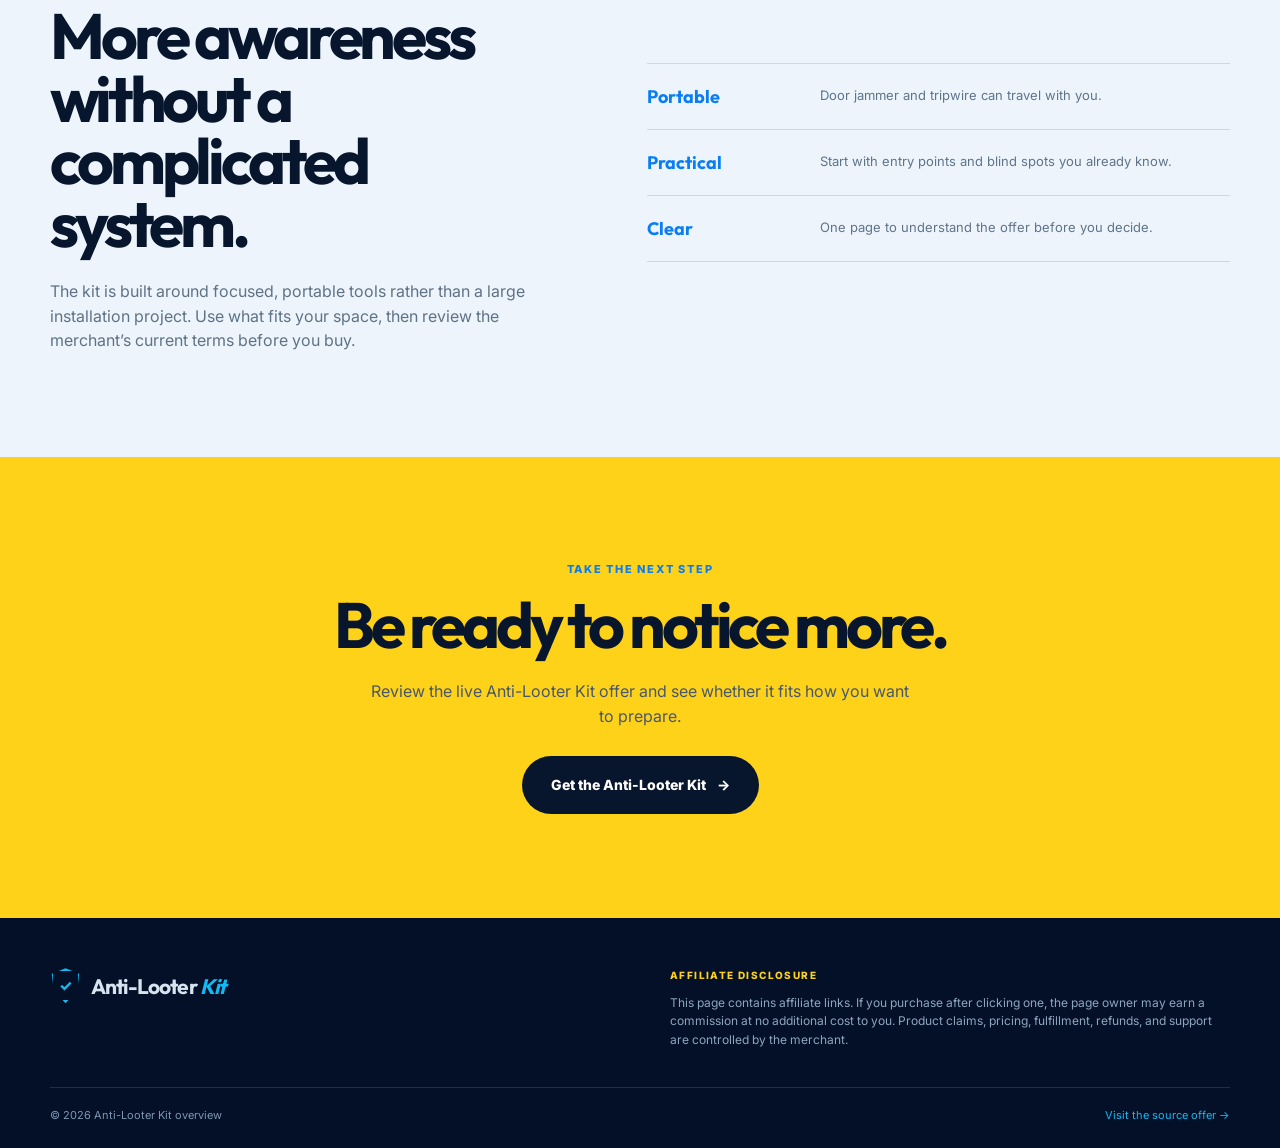
==== commit 1f357b9b: "Keep all mobile hero copy over artwork" ====
--- a/index.html
+++ b/index.html
@@ -12,8 +12,8 @@
     <link rel="preconnect" href="https://fonts.gstatic.com" crossorigin />
     <link href="https://fonts.googleapis.com/css2?family=Inter:wght@400;500;600;700;800&family=Outfit:wght@500;600;700;800&display=swap" rel="stylesheet" />
     <link rel="icon" href="https://www.antilooter-kit.com/favicon.ico" />
-    <link rel="preload" as="image" href="hero-reference.webp?v=20261115-hero7" fetchpriority="high" />
-    <link rel="stylesheet" href="styles.css?v=20261115-hero7" />
+    <link rel="preload" as="image" href="hero-reference.webp?v=20261115-hero8" fetchpriority="high" />
+    <link rel="stylesheet" href="styles.css?v=20261115-hero8" />
     <script defer src="script.js"></script>
   </head>
   <body>
--- a/styles.css
+++ b/styles.css
@@ -1,6 +1,6 @@
 :root{--navy:#06142d;--navy-2:#0b2146;--blue:#087df5;--cyan:#13b9f2;--yellow:#ffd21a;--yellow-2:#ffea66;--white:#f7fbff;--muted:#b5c4d7;--line:rgba(255,255,255,.14);--card:#0d2850;--ink:#07152d;--display:"Outfit",Arial,sans-serif;--body:"Inter",Arial,sans-serif}*{box-sizing:border-box}html{scroll-behavior:smooth}body{margin:0;background:var(--navy);color:var(--white);font-family:var(--body);font-size:16px;line-height:1.55;-webkit-font-smoothing:antialiased}a{color:inherit;text-decoration:none}.container{width:min(1180px,calc(100% - 48px));margin:0 auto}.section{padding:104px 0}.section-light{background:#edf4fb;color:var(--ink)}.announcement{background:var(--yellow);color:var(--ink);font-size:11px;font-weight:700;letter-spacing:.05em}.announcement-inner{display:flex;justify-content:center;align-items:center;gap:10px;min-height:33px}.announcement a{margin-left:12px;border-bottom:1px solid rgba(7,21,45,.5)}.pulse{width:6px;height:6px;border-radius:50%;background:var(--ink);box-shadow:0 0 0 4px rgba(7,21,45,.13)}
 .site-header{position:sticky;z-index:10;top:0;background:rgba(6,20,45,.88);border-bottom:1px solid rgba(255,255,255,.1);backdrop-filter:blur(16px)}.nav-row{display:flex;align-items:center;justify-content:space-between;min-height:78px;gap:24px}.brand{display:inline-flex;align-items:center;gap:10px;font:700 21px var(--display);letter-spacing:-.04em;white-space:nowrap}.brand b{color:var(--cyan);font-style:italic}.brand-shield{display:grid;place-items:center;width:31px;height:35px;color:var(--cyan);border:3px solid var(--cyan);clip-path:polygon(50% 0,94% 16%,88% 63%,50% 100%,12% 63%,6% 16%);font:800 15px var(--body)}.site-nav{display:flex;align-items:center;gap:27px;color:#e2edf9;font-size:13px;font-weight:600}.site-nav a:not(.nav-cta){opacity:.82;transition:color .2s ease,opacity .2s ease}.site-nav a:not(.nav-cta):hover,.site-nav a.active{opacity:1;color:#fff}.nav-cta{display:inline-flex;gap:10px;align-items:center;padding:12px 19px;border-radius:999px;background:linear-gradient(100deg,var(--blue),var(--cyan));box-shadow:0 8px 25px rgba(8,125,245,.25);transition:transform .2s ease}.nav-cta:hover{transform:translateY(-2px)}.menu-toggle{display:none;border:0;background:transparent;color:#fff;font:600 13px var(--body)}
-.hero{position:relative;overflow:hidden;background:radial-gradient(circle at 74% 35%,rgba(0,139,255,.27),transparent 35%),linear-gradient(115deg,#06142d 0%,#07182f 52%,#08295b 100%);padding:70px 0 0}.hero:before{content:"";position:absolute;inset:0;background:linear-gradient(90deg,rgba(6,20,45,.7),transparent 65%),linear-gradient(0deg,rgba(6,20,45,.35),transparent 35%);pointer-events:none}.hero-grid{position:relative;z-index:1;display:grid;grid-template-columns:.85fr 1.15fr;min-height:555px;align-items:center;gap:34px}.hero-copy{padding:32px 0 70px}.hero-kicker{margin:0 0 19px;color:#e9f5ff;font-size:15px;font-weight:600;letter-spacing:.2em}.hero-kicker span{color:var(--cyan);margin:0 6px}.hero h1{margin:0;font:800 clamp(3.5rem,6.7vw,6.7rem)/.92 var(--display);letter-spacing:-.07em}.hero h1 strong{color:var(--cyan);font-style:italic}.hero h2{max-width:620px;margin:18px 0 0;font:700 clamp(1.7rem,3.4vw,3.4rem)/1.02 var(--display);letter-spacing:-.055em}.hero h2 em{color:var(--yellow);font-style:normal}.hero-lede{max-width:540px;margin:23px 0 0;color:#d1deed;font-size:17px}.hero-actions{display:flex;flex-wrap:wrap;align-items:center;gap:15px;margin-top:30px}.button{display:inline-flex;align-items:center;justify-content:center;gap:11px;padding:14px 22px;border:1px solid transparent;border-radius:999px;font-size:13px;font-weight:800;transition:transform .2s ease,box-shadow .2s ease,background .2s ease}.button:hover{transform:translateY(-3px);box-shadow:0 12px 28px rgba(0,0,0,.2)}.button-yellow{color:var(--ink);background:var(--yellow)}.button-yellow:hover{background:var(--yellow-2)}.button-ghost{border-color:rgba(255,255,255,.7);color:#fff}.button-ghost:hover{background:rgba(255,255,255,.12)}.shield-check{display:grid;place-items:center;width:21px;height:21px;border:2px solid currentColor;clip-path:polygon(50% 0,94% 16%,88% 63%,50% 100%,12% 63%,6% 16%);font-size:12px}.play{font-size:11px}.hero-note{margin:13px 0 0;color:#92aac7;font-size:11px}.hero-art{position:relative;align-self:stretch;min-height:590px;overflow:hidden;background-image:linear-gradient(90deg,rgba(6,20,45,.92) 0%,rgba(6,20,45,.22) 28%,rgba(6,20,45,0) 58%),url("hero-reference.webp?v=20261115-hero7");background-size:auto 100%;background-position:82% center;background-repeat:no-repeat;filter:saturate(1.08);}.hero-art:after{content:"";position:absolute;inset:auto 0 0;height:45%;background:linear-gradient(0deg,var(--navy),transparent);pointer-events:none}.hero-bottom{position:relative;z-index:2;background:linear-gradient(180deg,rgba(4,17,39,.1),rgba(4,17,39,.92));margin-top:-54px}.signal-row{display:grid;grid-template-columns:repeat(4,1fr) 1.05fr;align-items:center;min-height:135px}.signal-item{display:grid;grid-template-columns:38px 1fr;column-gap:10px;align-items:center;padding:18px 20px;border-right:1px solid var(--line)}.signal-icon{grid-row:span 2;color:var(--cyan);font-size:29px;line-height:1}.signal-item b{font:600 14px var(--display)}.signal-item small{color:#a4bad1;font-size:11px}.ready-sticker{justify-self:end;padding:14px 24px 15px;color:var(--ink);background:var(--yellow);font:700 22px/1.05 var(--display);font-style:italic;transform:rotate(-4deg);clip-path:polygon(3% 12%,98% 0,93% 91%,2% 100%)}.ready-sticker strong{color:#0757c9}
+.hero{position:relative;overflow:hidden;background:radial-gradient(circle at 74% 35%,rgba(0,139,255,.27),transparent 35%),linear-gradient(115deg,#06142d 0%,#07182f 52%,#08295b 100%);padding:70px 0 0}.hero:before{content:"";position:absolute;inset:0;background:linear-gradient(90deg,rgba(6,20,45,.7),transparent 65%),linear-gradient(0deg,rgba(6,20,45,.35),transparent 35%);pointer-events:none}.hero-grid{position:relative;z-index:1;display:grid;grid-template-columns:.85fr 1.15fr;min-height:555px;align-items:center;gap:34px}.hero-copy{padding:32px 0 70px}.hero-kicker{margin:0 0 19px;color:#e9f5ff;font-size:15px;font-weight:600;letter-spacing:.2em}.hero-kicker span{color:var(--cyan);margin:0 6px}.hero h1{margin:0;font:800 clamp(3.5rem,6.7vw,6.7rem)/.92 var(--display);letter-spacing:-.07em}.hero h1 strong{color:var(--cyan);font-style:italic}.hero h2{max-width:620px;margin:18px 0 0;font:700 clamp(1.7rem,3.4vw,3.4rem)/1.02 var(--display);letter-spacing:-.055em}.hero h2 em{color:var(--yellow);font-style:normal}.hero-lede{max-width:540px;margin:23px 0 0;color:#d1deed;font-size:17px}.hero-actions{display:flex;flex-wrap:wrap;align-items:center;gap:15px;margin-top:30px}.button{display:inline-flex;align-items:center;justify-content:center;gap:11px;padding:14px 22px;border:1px solid transparent;border-radius:999px;font-size:13px;font-weight:800;transition:transform .2s ease,box-shadow .2s ease,background .2s ease}.button:hover{transform:translateY(-3px);box-shadow:0 12px 28px rgba(0,0,0,.2)}.button-yellow{color:var(--ink);background:var(--yellow)}.button-yellow:hover{background:var(--yellow-2)}.button-ghost{border-color:rgba(255,255,255,.7);color:#fff}.button-ghost:hover{background:rgba(255,255,255,.12)}.shield-check{display:grid;place-items:center;width:21px;height:21px;border:2px solid currentColor;clip-path:polygon(50% 0,94% 16%,88% 63%,50% 100%,12% 63%,6% 16%);font-size:12px}.play{font-size:11px}.hero-note{margin:13px 0 0;color:#92aac7;font-size:11px}.hero-art{position:relative;align-self:stretch;min-height:590px;overflow:hidden;background-image:linear-gradient(90deg,rgba(6,20,45,.92) 0%,rgba(6,20,45,.22) 28%,rgba(6,20,45,0) 58%),url("hero-reference.webp?v=20261115-hero8");background-size:auto 100%;background-position:82% center;background-repeat:no-repeat;filter:saturate(1.08);}.hero-art:after{content:"";position:absolute;inset:auto 0 0;height:45%;background:linear-gradient(0deg,var(--navy),transparent);pointer-events:none}.hero-bottom{position:relative;z-index:2;background:linear-gradient(180deg,rgba(4,17,39,.1),rgba(4,17,39,.92));margin-top:-54px}.signal-row{display:grid;grid-template-columns:repeat(4,1fr) 1.05fr;align-items:center;min-height:135px}.signal-item{display:grid;grid-template-columns:38px 1fr;column-gap:10px;align-items:center;padding:18px 20px;border-right:1px solid var(--line)}.signal-icon{grid-row:span 2;color:var(--cyan);font-size:29px;line-height:1}.signal-item b{font:600 14px var(--display)}.signal-item small{color:#a4bad1;font-size:11px}.ready-sticker{justify-self:end;padding:14px 24px 15px;color:var(--ink);background:var(--yellow);font:700 22px/1.05 var(--display);font-style:italic;transform:rotate(-4deg);clip-path:polygon(3% 12%,98% 0,93% 91%,2% 100%)}.ready-sticker strong{color:#0757c9}
 .section-label{margin:0 0 16px;color:var(--blue);font-size:11px;font-weight:800;letter-spacing:.16em}.blue-label{color:var(--cyan)}.section-intro{max-width:680px;margin-bottom:45px}.section-intro h2,.how-copy h2,.offer-copy h2,.trust-copy h2,.final h2{margin:0;font:700 clamp(2.6rem,5vw,5rem)/.98 var(--display);letter-spacing:-.065em}.section-intro>p:last-child{margin:18px 0 0;color:#61758f}.feature-grid{display:grid;grid-template-columns:repeat(3,1fr);gap:15px}.feature-card{min-height:245px;padding:24px;background:#fff;border:1px solid #dae6f1;border-radius:13px;box-shadow:0 10px 28px rgba(7,31,67,.06);transition:transform .2s ease,box-shadow .2s ease}.feature-card:hover{transform:translateY(-4px);box-shadow:0 18px 36px rgba(7,31,67,.12)}.feature-number{float:right;color:#7c94ae;font:700 11px var(--display)}.feature-icon{display:grid;place-items:center;width:42px;height:42px;margin:22px 0 20px;color:var(--blue);background:#e5f1ff;border-radius:11px;font-size:24px}.feature-card h3{margin:0;color:var(--ink);font:700 20px/1.1 var(--display)}.feature-card sup{color:var(--blue);font-size:10px}.feature-card p{margin:12px 0 0;color:#647891;font-size:13px;line-height:1.55}
 .section-dark{background:linear-gradient(120deg,#06142d,#0a2957)}.how-grid{display:grid;grid-template-columns:.85fr 1.15fr;gap:110px;align-items:center}.how-copy h2{color:#fff}.how-copy>p:not(.section-label){max-width:480px;margin:24px 0 31px;color:#b8cbe0;font-size:16px}.steps{border-top:1px solid var(--line)}.step{display:grid;grid-template-columns:45px 1fr;gap:18px;padding:25px 0;border-bottom:1px solid var(--line)}.step>span{color:var(--yellow);font:700 13px var(--display)}.step b{font:700 21px var(--display)}.step p{margin:6px 0 0;color:#9fb4cc;font-size:13px}.offer{background:#eef5fb;color:var(--ink)}.offer-grid{display:grid;grid-template-columns:1fr .95fr;gap:110px;align-items:center}.offer-copy>p:not(.section-label){max-width:500px;margin:24px 0 28px;color:#5d7087}.offer-copy strong{color:var(--ink)}.offer-copy small{display:block;margin-top:14px;color:#7a8da3;font-size:11px}.price-card{position:relative;overflow:hidden;padding:32px;color:#fff;background:linear-gradient(130deg,#081a38,#0a3a78);border-radius:18px;box-shadow:0 23px 45px rgba(7,31,67,.18)}.price-card:after{content:"";position:absolute;width:260px;height:260px;right:-120px;bottom:-150px;border:1px solid rgba(19,185,242,.28);border-radius:50%}.price-top{display:flex;justify-content:space-between;color:#aac0d8;font-size:10px;font-weight:700;letter-spacing:.14em}.live-dot{color:var(--yellow)}.price{display:flex;align-items:center;margin-top:47px;font:800 100px/.8 var(--display);letter-spacing:-.1em}.price sup{align-self:flex-start;margin-top:12px;color:var(--yellow);font-size:28px;letter-spacing:0}.price small{margin-left:20px;color:#aac0d8;font:500 12px/1.3 var(--body);letter-spacing:0}.old-price{margin-top:23px;color:#a9bdd3;font-size:12px}.old-price s{margin-left:10px;color:var(--yellow);font:700 18px var(--display)}.price-card ul{display:grid;grid-template-columns:repeat(2,1fr);gap:12px;margin:35px 0 0;padding:18px 0 0;border-top:1px solid var(--line);list-style:none}.price-card li{color:#c4d5e6;font-size:11px}.price-card li:before{content:"✓";margin-right:7px;color:var(--cyan);font-weight:800}.price-badge{position:absolute;top:28px;right:27px;display:grid;place-items:center;width:74px;height:74px;color:var(--ink);background:var(--yellow);border-radius:50%;font-size:9px;font-weight:700;line-height:1.1;text-align:center;transform:rotate(9deg)}.price-badge b{font-size:11px}.trust-grid{display:grid;grid-template-columns:.9fr 1.1fr;gap:120px;align-items:center}.trust-copy h2{color:var(--ink)}.trust-copy>p:last-child{max-width:530px;margin:23px 0 0;color:#5f7286}.trust-points{border-top:1px solid #ccd9e5}.trust-points div{display:grid;grid-template-columns:155px 1fr;gap:18px;padding:21px 0;border-bottom:1px solid #ccd9e5}.trust-points b{font:700 18px var(--display);color:var(--blue)}.trust-points span{color:#607489;font-size:13px}.final{background:var(--yellow);color:var(--ink)}.final-inner{text-align:center}.final h2{max-width:760px;margin:0 auto}.final-inner>p:not(.section-label){max-width:540px;margin:22px auto 28px;color:#47576c}.button-large{padding:17px 28px;font-size:14px;background:var(--ink);color:#fff}.button-large:hover{background:#112d56}.footer{background:#041027;color:#d7e3ef}.footer-top{display:grid;grid-template-columns:.8fr 1.2fr;gap:100px;padding:50px 0 38px}.footer-top>.brand{align-self:start}.footer-top>div:last-child{max-width:560px;justify-self:end}.footer-label{margin:0 0 10px;color:var(--yellow);font-size:10px;font-weight:800;letter-spacing:.14em;text-transform:uppercase}.footer-top p:last-child{margin:0;color:#8ea5be;font-size:12px}.footer-bottom{display:flex;justify-content:space-between;gap:15px;padding:19px 0 24px;border-top:1px solid rgba(255,255,255,.12);color:#7e96b0;font-size:11px}.footer-bottom a{color:var(--cyan)}.reveal{opacity:1;transform:translateY(0)}.js .reveal{opacity:0;transform:translateY(16px);transition:opacity .65s ease,transform .65s ease}.js .reveal.is-visible{opacity:1;transform:translateY(0)}.reveal-delay-1{transition-delay:.1s!important}.reveal-delay-2{transition-delay:.2s!important}
 @media(max-width:980px){.hero-grid{grid-template-columns:1fr;min-height:0}.hero-copy{max-width:700px;padding-bottom:20px}.hero-art{min-height:440px;background-position:76% center}.signal-row{grid-template-columns:repeat(4,1fr)}.ready-sticker{display:none}.how-grid,.offer-grid,.trust-grid{gap:55px}.feature-grid{grid-template-columns:repeat(2,1fr)}.footer-top{gap:50px}}
@@ -11,26 +11,29 @@
 .urgency-banner{background:linear-gradient(90deg,#ffd21a,#ffe34e);color:var(--ink)}.urgency-banner .announcement-inner{min-height:43px;gap:10px;font-size:11px}.urgency-banner strong{font-weight:800;letter-spacing:.03em}.urgency-copy{font-weight:600;opacity:.78}.countdown{display:inline-flex;align-items:center;gap:3px;margin-left:2px;font:800 15px/1 var(--display);letter-spacing:.08em}.countdown span{min-width:23px;padding:5px 4px;background:rgba(7,21,45,.1);border-radius:4px;text-align:center}.countdown i{font-style:normal;opacity:.55}.urgency-note{color:rgba(7,21,45,.62);font-size:9px;font-weight:600;white-space:nowrap}.urgency-link{margin-left:8px;padding:7px 12px;color:#fff;background:var(--ink);border-radius:999px;font-size:10px;font-weight:800;white-space:nowrap}.disclosure-link{margin-left:auto;border-bottom:1px solid rgba(7,21,45,.45);font-size:10px;white-space:nowrap}@media(max-width:700px){.urgency-banner .announcement-inner{min-height:47px;gap:6px;font-size:9px}.urgency-copy{display:none}.countdown{font-size:12px;gap:2px}.countdown span{min-width:19px;padding:4px 2px}.urgency-note{display:none}.urgency-link{margin-left:3px;padding:6px 8px;font-size:9px}.disclosure-link{display:none}}
 
 /* More direct first-screen conversion path */
-.hero{background-image:linear-gradient(90deg,rgba(6,20,45,.97) 0%,rgba(6,20,45,.78) 39%,rgba(6,20,45,.24) 78%),linear-gradient(0deg,rgba(6,20,45,.68),transparent 45%),url("hero-reference.webp?v=20261115-hero7");background-size:cover;background-position:center right}.hero:before{background:linear-gradient(90deg,rgba(6,20,45,.42),transparent 72%),linear-gradient(0deg,rgba(6,20,45,.18),transparent 45%)}.hero-grid{grid-template-columns:1fr;min-height:590px}.hero-copy{max-width:700px}.hero-art{display:none}.floating-offer{display:none}
-@media(max-width:700px){.hero{background-position:67% center;background-image:linear-gradient(90deg,rgba(6,20,45,.96) 0%,rgba(6,20,45,.79) 58%,rgba(6,20,45,.34) 100%),linear-gradient(0deg,rgba(6,20,45,.72),transparent 55%),url("hero-reference.webp?v=20261115-hero7")}.hero-grid{min-height:610px}.hero-copy{padding-bottom:20px}.floating-offer{position:fixed;z-index:20;right:15px;bottom:14px;display:flex;align-items:center;justify-content:center;gap:9px;padding:12px 17px;color:var(--ink);background:var(--yellow);border:2px solid rgba(7,21,45,.28);border-radius:999px;box-shadow:0 8px 24px rgba(0,0,0,.3);font-size:12px;font-weight:800}.floating-offer span{font-size:16px}}
+.hero{background-image:linear-gradient(90deg,rgba(6,20,45,.97) 0%,rgba(6,20,45,.78) 39%,rgba(6,20,45,.24) 78%),linear-gradient(0deg,rgba(6,20,45,.68),transparent 45%),url("hero-reference.webp?v=20261115-hero8");background-size:cover;background-position:center right}.hero:before{background:linear-gradient(90deg,rgba(6,20,45,.42),transparent 72%),linear-gradient(0deg,rgba(6,20,45,.18),transparent 45%)}.hero-grid{grid-template-columns:1fr;min-height:590px}.hero-copy{max-width:700px}.hero-art{display:none}.floating-offer{display:none}
+@media(max-width:700px){.hero{background-position:67% center;background-image:linear-gradient(90deg,rgba(6,20,45,.96) 0%,rgba(6,20,45,.79) 58%,rgba(6,20,45,.34) 100%),linear-gradient(0deg,rgba(6,20,45,.72),transparent 55%),url("hero-reference.webp?v=20261115-hero8")}.hero-grid{min-height:610px}.hero-copy{padding-bottom:20px}.floating-offer{position:fixed;z-index:20;right:15px;bottom:14px;display:flex;align-items:center;justify-content:center;gap:9px;padding:12px 17px;color:var(--ink);background:var(--yellow);border:2px solid rgba(7,21,45,.28);border-radius:999px;box-shadow:0 8px 24px rgba(0,0,0,.3);font-size:12px;font-weight:800}.floating-offer span{font-size:16px}}
 
 /* Mobile: show the complete supplied hero image without cropping */
-@media(max-width:700px){.hero{background-image:linear-gradient(180deg,#06142d,#0a2957)}.hero-art{display:block;min-height:220px;margin:0 -17px;background-image:url("hero-reference.webp?v=20261115-hero7");background-size:contain;background-position:center;background-repeat:no-repeat;filter:none}.hero-art:after{display:none}}
+@media(max-width:700px){.hero{background-image:linear-gradient(180deg,#06142d,#0a2957)}.hero-art{display:block;min-height:220px;margin:0 -17px;background-image:url("hero-reference.webp?v=20261115-hero8");background-size:contain;background-position:center;background-repeat:no-repeat;filter:none}.hero-art:after{display:none}}
 
 /* Mobile hero header: keep the complete image inside the first-screen composition */
-@media(max-width:700px){.hero-grid{position:relative;min-height:610px}.hero-copy{position:relative;z-index:2}.hero-art{position:absolute;z-index:1;inset:0;display:block;min-height:0;margin:0;background-image:linear-gradient(180deg,rgba(6,20,45,.72) 0%,rgba(6,20,45,.58) 38%,rgba(6,20,45,.82) 78%,rgba(6,20,45,.98) 100%),url("hero-reference.webp?v=20261115-hero7");background-size:100% auto;background-position:center 48%;background-repeat:no-repeat;filter:none}.hero-art:after{display:none}}
+@media(max-width:700px){.hero-grid{position:relative;min-height:610px}.hero-copy{position:relative;z-index:2}.hero-art{position:absolute;z-index:1;inset:0;display:block;min-height:0;margin:0;background-image:linear-gradient(180deg,rgba(6,20,45,.72) 0%,rgba(6,20,45,.58) 38%,rgba(6,20,45,.82) 78%,rgba(6,20,45,.98) 100%),url("hero-reference.webp?v=20261115-hero8");background-size:100% auto;background-position:center 48%;background-repeat:no-repeat;filter:none}.hero-art:after{display:none}}
 
 /* Mobile hero: explicit image band inside the hero section, above the headline */
-@media(max-width:700px){.hero{background:linear-gradient(180deg,#06142d 0%,#06142d 100%)}.hero-grid{min-height:760px;display:block}.hero-art{position:absolute;z-index:1;top:0;left:0;right:0;bottom:auto;width:100%;height:230px;display:block;margin:0;background-image:url("hero-reference.webp?v=20261115-hero7");background-size:contain;background-position:center top;background-repeat:no-repeat;filter:none}.hero-art:after{display:none}.hero-copy{position:relative;z-index:2;padding:265px 0 20px}.hero-bottom{margin-top:-35px}}
+@media(max-width:700px){.hero{background:linear-gradient(180deg,#06142d 0%,#06142d 100%)}.hero-grid{min-height:760px;display:block}.hero-art{position:absolute;z-index:1;top:0;left:0;right:0;bottom:auto;width:100%;height:230px;display:block;margin:0;background-image:url("hero-reference.webp?v=20261115-hero8");background-size:contain;background-position:center top;background-repeat:no-repeat;filter:none}.hero-art:after{display:none}.hero-copy{position:relative;z-index:2;padding:265px 0 20px}.hero-bottom{margin-top:-35px}}
 
 /* Mobile hero background composition: image behind the complete hero copy */
-@media(max-width:700px){.hero{background-image:linear-gradient(90deg,rgba(6,20,45,.91) 0%,rgba(6,20,45,.76) 52%,rgba(6,20,45,.42) 100%),linear-gradient(0deg,rgba(6,20,45,.88) 0%,rgba(6,20,45,.2) 62%,rgba(6,20,45,.62) 100%),url("hero-reference.webp?v=20261115-hero7");background-size:cover;background-position:center center;background-repeat:no-repeat}.hero-grid{display:grid;min-height:650px}.hero-art{display:none}.hero-copy{padding:72px 0 24px}.hero-bottom{margin-top:-35px}}
+@media(max-width:700px){.hero{background-image:linear-gradient(90deg,rgba(6,20,45,.91) 0%,rgba(6,20,45,.76) 52%,rgba(6,20,45,.42) 100%),linear-gradient(0deg,rgba(6,20,45,.88) 0%,rgba(6,20,45,.2) 62%,rgba(6,20,45,.62) 100%),url("hero-reference.webp?v=20261115-hero8");background-size:cover;background-position:center center;background-repeat:no-repeat}.hero-grid{display:grid;min-height:650px}.hero-art{display:none}.hero-copy{padding:72px 0 24px}.hero-bottom{margin-top:-35px}}
 
 /* Mobile hero: preserve the complete 16:9 artwork as a contained background */
-@media(max-width:700px){.hero{background-color:#06142d;background-image:linear-gradient(180deg,rgba(6,20,45,.48) 0%,rgba(6,20,45,.3) 46%,rgba(6,20,45,.96) 100%),url("hero-reference.webp?v=20261115-hero7");background-size:100% auto;background-position:center top;background-repeat:no-repeat}.hero-grid{min-height:650px}.hero-copy{padding:72px 0 24px}}
+@media(max-width:700px){.hero{background-color:#06142d;background-image:linear-gradient(180deg,rgba(6,20,45,.48) 0%,rgba(6,20,45,.3) 46%,rgba(6,20,45,.96) 100%),url("hero-reference.webp?v=20261115-hero8");background-size:100% auto;background-position:center top;background-repeat:no-repeat}.hero-grid{min-height:650px}.hero-copy{padding:72px 0 24px}}
 
 /* Mobile hero: cover the complete text composition like desktop */
-@media(max-width:700px){.hero{background-image:linear-gradient(90deg,rgba(6,20,45,.91) 0%,rgba(6,20,45,.76) 52%,rgba(6,20,45,.42) 100%),linear-gradient(0deg,rgba(6,20,45,.88) 0%,rgba(6,20,45,.2) 62%,rgba(6,20,45,.62) 100%),url("hero-reference.webp?v=20261115-hero7");background-size:cover;background-position:center center;background-repeat:no-repeat}.hero-grid{min-height:650px}.hero-copy{padding:72px 0 24px}}
+@media(max-width:700px){.hero{background-image:linear-gradient(90deg,rgba(6,20,45,.91) 0%,rgba(6,20,45,.76) 52%,rgba(6,20,45,.42) 100%),linear-gradient(0deg,rgba(6,20,45,.88) 0%,rgba(6,20,45,.2) 62%,rgba(6,20,45,.62) 100%),url("hero-reference.webp?v=20261115-hero8");background-size:cover;background-position:center center;background-repeat:no-repeat}.hero-grid{min-height:650px}.hero-copy{padding:72px 0 24px}}
 
 /* Mobile hero: full uncropped 16:9 background with text layered over it */
-@media(max-width:700px){.hero{background-color:#06142d;background-image:linear-gradient(180deg,rgba(6,20,45,.54) 0%,rgba(6,20,45,.3) 48%,rgba(6,20,45,.96) 100%),url("hero-reference.webp?v=20261115-hero7");background-size:100% auto;background-position:center top;background-repeat:no-repeat}.hero-grid{min-height:650px}.hero-copy{padding:78px 0 24px}.hero-art{display:none}}
+@media(max-width:700px){.hero{background-color:#06142d;background-image:linear-gradient(180deg,rgba(6,20,45,.54) 0%,rgba(6,20,45,.3) 48%,rgba(6,20,45,.96) 100%),url("hero-reference.webp?v=20261115-hero8");background-size:100% auto;background-position:center top;background-repeat:no-repeat}.hero-grid{min-height:650px}.hero-copy{padding:78px 0 24px}.hero-art{display:none}}
+
+/* Mobile hero: keep every hero text element inside the artwork-backed area */
+@media(max-width:700px){.hero{background-color:#06142d;background-image:linear-gradient(90deg,rgba(6,20,45,.92) 0%,rgba(6,20,45,.78) 54%,rgba(6,20,45,.42) 100%),linear-gradient(0deg,rgba(6,20,45,.82) 0%,rgba(6,20,45,.15) 60%,rgba(6,20,45,.62) 100%),url("hero-reference.webp?v=20261115-hero8");background-size:cover;background-position:center center;background-repeat:no-repeat}.hero-grid{min-height:650px}.hero-copy{padding:78px 0 24px}.hero-art{display:none}.hero-bottom{background:linear-gradient(180deg,rgba(4,17,39,.12),rgba(4,17,39,.72))}}
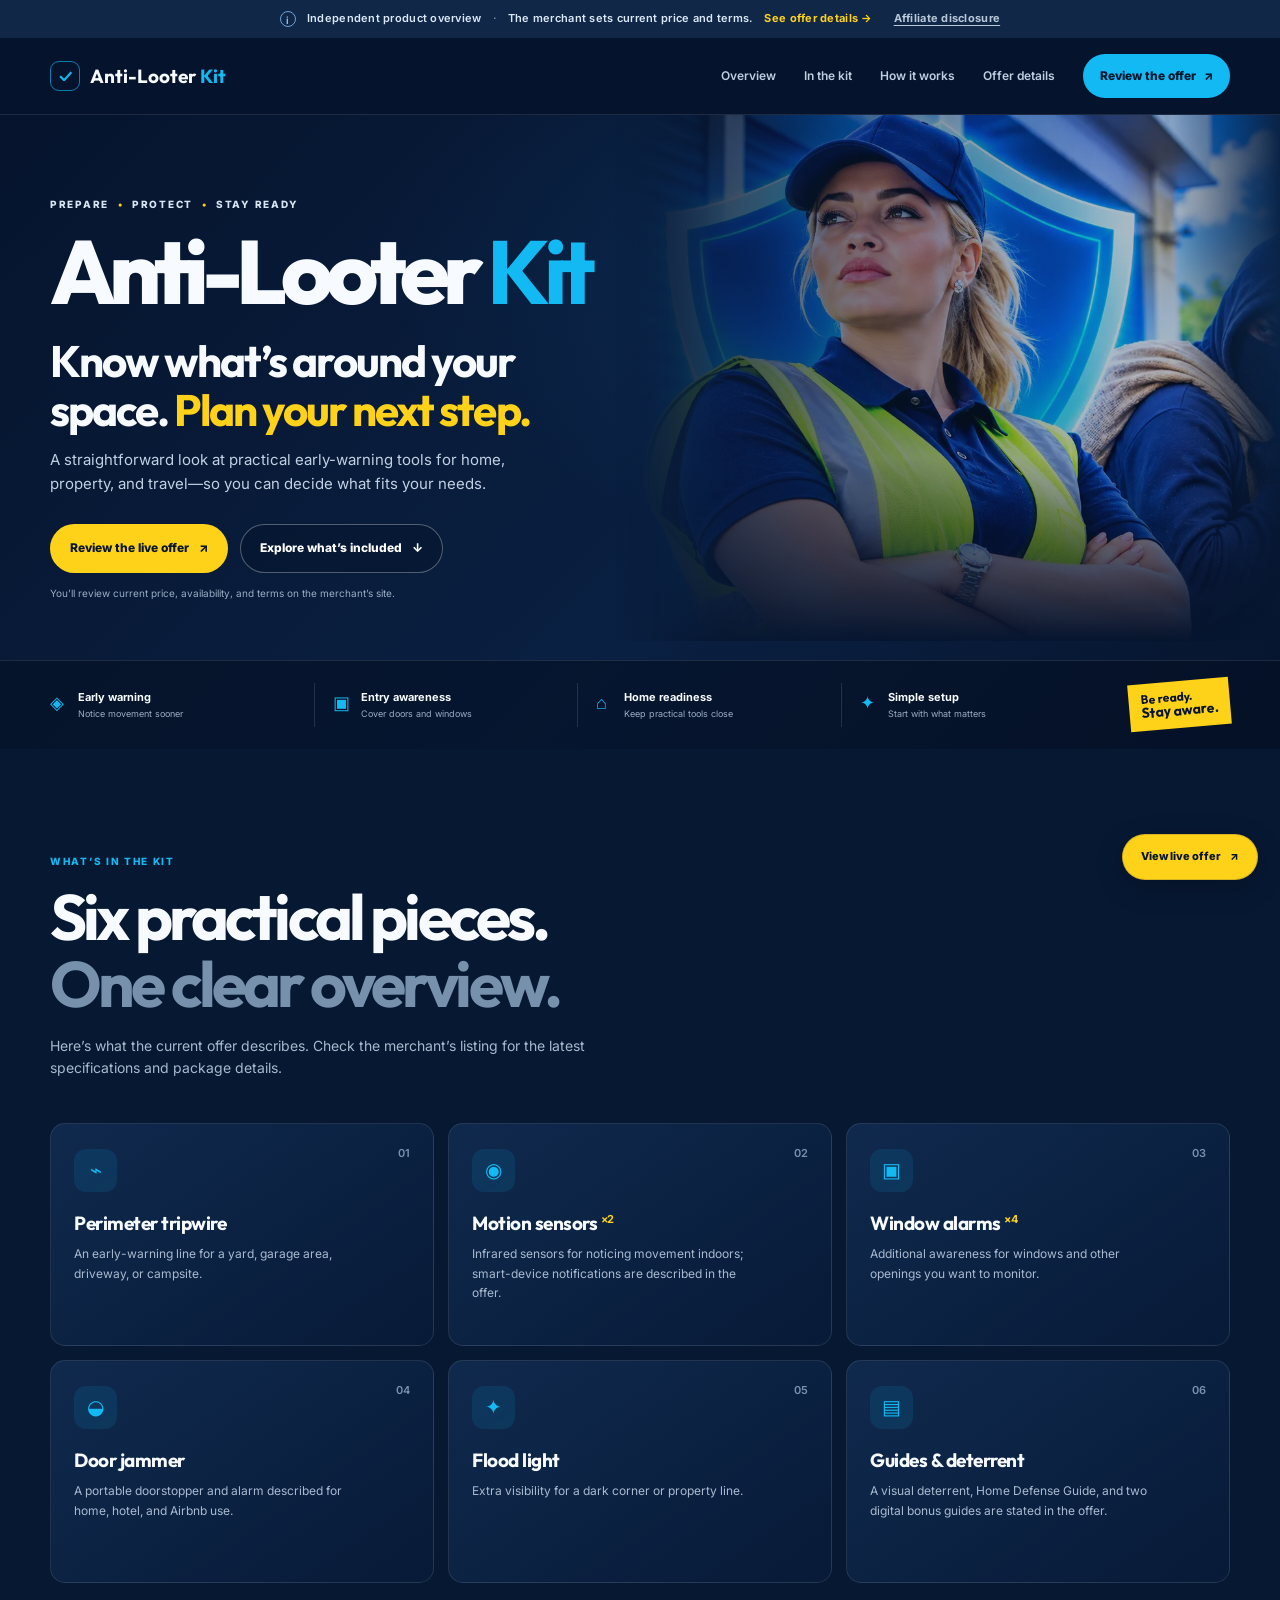
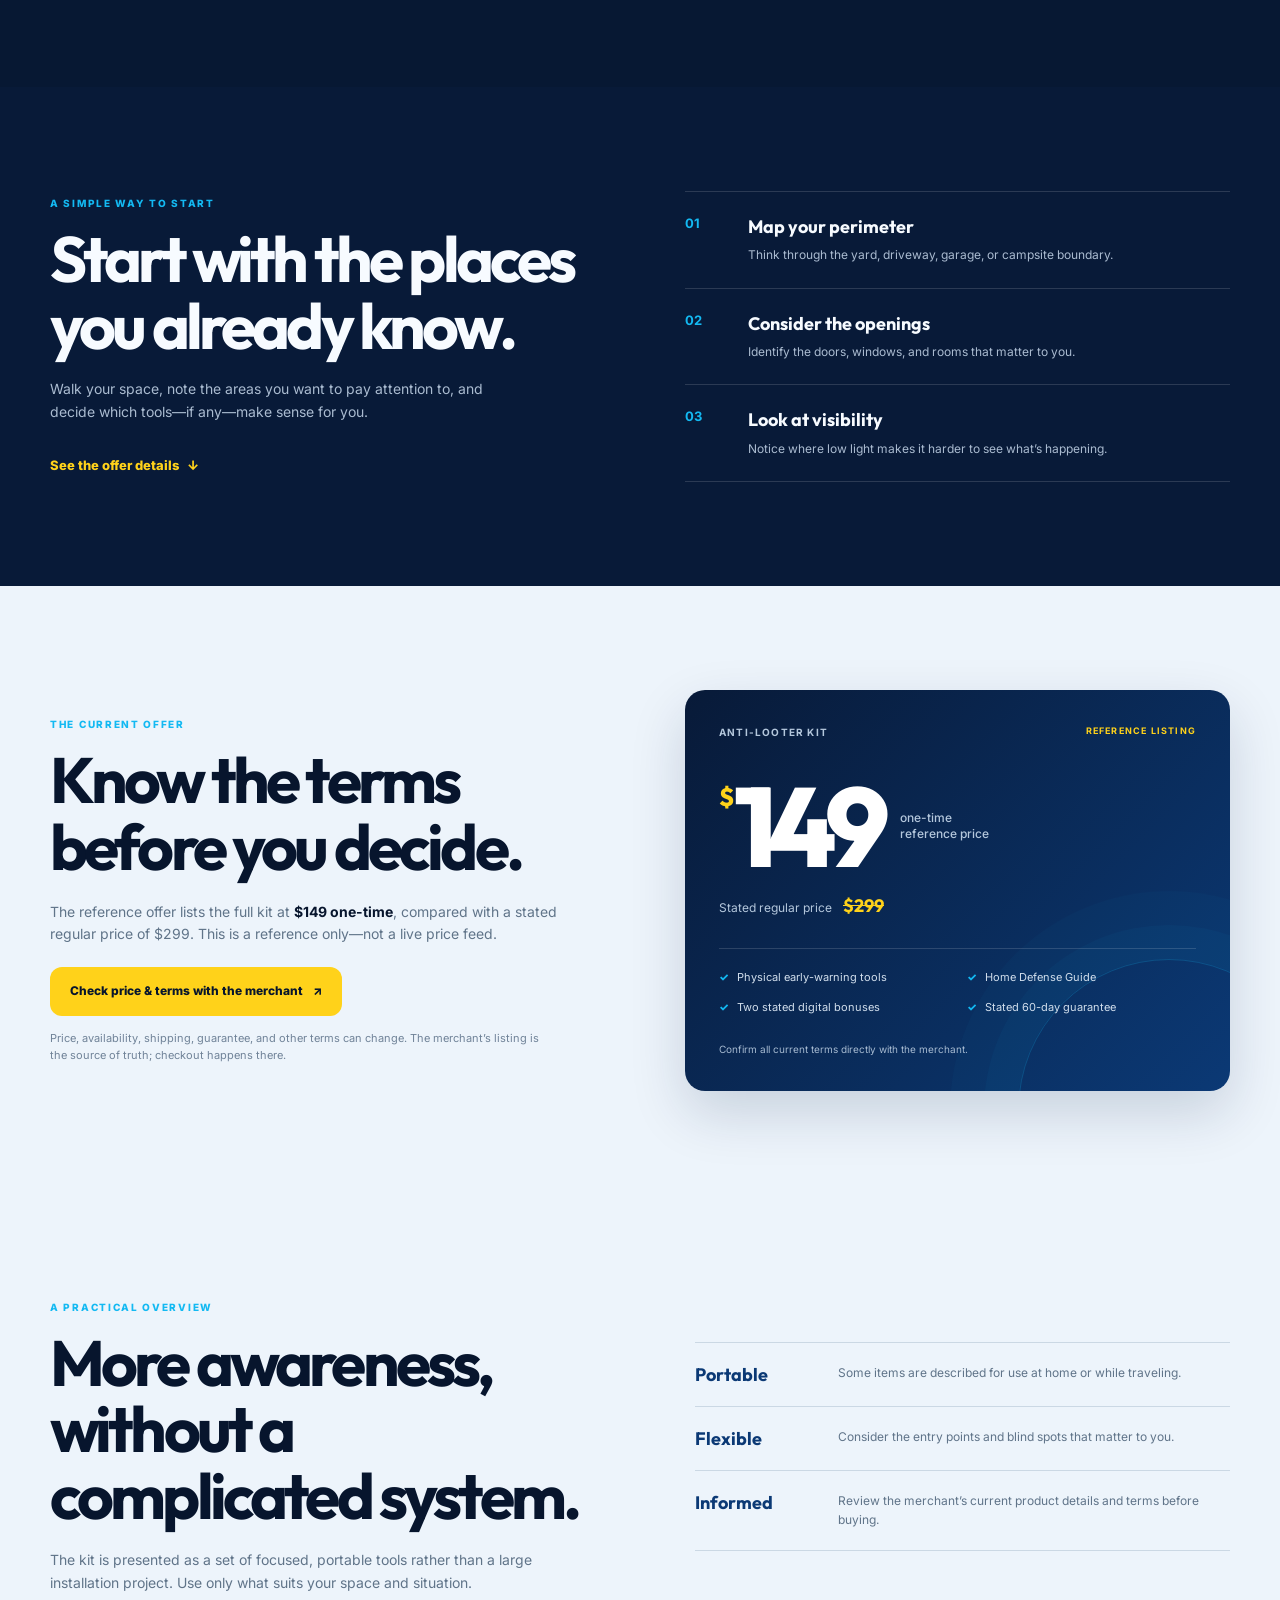
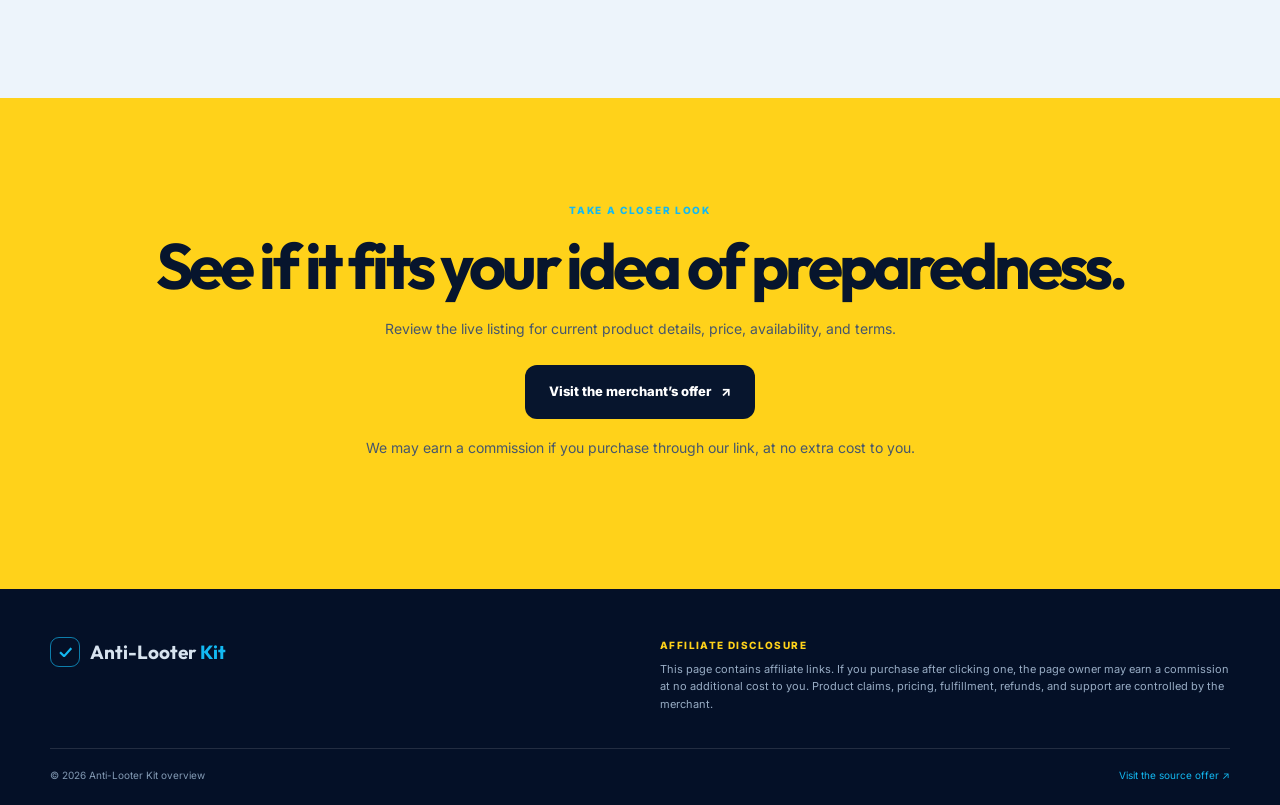
==== commit 6b2bc3dd: "Improve landing page clarity and trust" ====
--- a/index.html
+++ b/index.html
@@ -4,75 +4,30 @@
     <meta charset="UTF-8" />
     <meta name="viewport" content="width=device-width, initial-scale=1.0" />
     <meta name="theme-color" content="#06142d" />
-    <meta name="description" content="Anti-Looter Kit: practical tools and guides for improving awareness around your home, property, and travel spaces." />
-    <meta property="og:title" content="Anti-Looter Kit — Prepare. Protect. Stay Ready." />
-    <meta property="og:description" content="A straightforward early-warning and home-readiness kit with physical devices, guides, and a stated 60-day guarantee." />
-    <title>Anti-Looter Kit — Prepare. Protect. Stay Ready.</title>
+    <meta name="description" content="A clear, independent overview of the Anti-Looter Kit: what is included, how the tools may be used, and what to check before you buy." />
+    <meta property="og:title" content="Anti-Looter Kit — A Clear, Practical Overview" />
+    <meta property="og:description" content="Explore the kit contents, understand the offer, and review current price and terms with the merchant." />
+    <title>Anti-Looter Kit — A Clear, Practical Overview</title>
     <link rel="preconnect" href="https://fonts.googleapis.com" />
     <link rel="preconnect" href="https://fonts.gstatic.com" crossorigin />
     <link href="https://fonts.googleapis.com/css2?family=Inter:wght@400;500;600;700;800&family=Outfit:wght@500;600;700;800&display=swap" rel="stylesheet" />
     <link rel="icon" href="https://www.antilooter-kit.com/favicon.ico" />
     <link rel="preload" as="image" href="hero-reference.webp?v=20261115-hero8" fetchpriority="high" />
-    <link rel="stylesheet" href="styles.css?v=20261115-hero8" />
+    <link rel="stylesheet" href="styles.css?v=20261115-overview2" />
     <script defer src="script.js"></script>
   </head>
   <body>
-    <div class="announcement urgency-banner"><div class="container announcement-inner"><span class="pulse"></span><strong>Today’s offer check window</strong><span class="urgency-copy">refreshes in</span><div class="countdown" aria-label="Time until this page refreshes" aria-live="polite"><span id="count-hours">00</span><i>:</i><span id="count-minutes">00</span><i>:</i><span id="count-seconds">00</span></div><span class="urgency-note">page timer only · merchant controls live terms</span><a class="urgency-link" href="https://www.antilooter-kit.com/main#aff=bugdata24" target="_blank" rel="sponsored nofollow noopener">Review offer →</a><a class="disclosure-link" href="#disclosure">Affiliate disclosure</a></div></div>
-
-    <header class="site-header">
-      <div class="container nav-row">
-        <a class="brand" href="#top" aria-label="Anti-Looter Kit home"><span class="brand-shield" aria-hidden="true">✓</span><span>Anti-Looter <b>Kit</b></span></a>
-        <button class="menu-toggle" aria-expanded="false" aria-controls="site-nav">Menu <span>☰</span></button>
-        <nav id="site-nav" class="site-nav" aria-label="Primary navigation">
-          <a class="active" href="#top">Home</a><a href="#features">Features</a><a href="#how-it-works">How It Works</a><a href="#offer">Get Started</a>
-          <a class="nav-cta" href="https://www.antilooter-kit.com/main#aff=bugdata24" target="_blank" rel="sponsored nofollow noopener">Protect Your Space <span>→</span></a>
-        </nav>
-      </div>
-    </header>
-
+    <div class="announcement"><div class="container announcement-inner"><span class="announcement-mark" aria-hidden="true">i</span><span>Independent product overview</span><span class="announcement-divider" aria-hidden="true">·</span><span class="announcement-note">The merchant sets current price and terms.</span><a href="#offer">See offer details <span aria-hidden="true">→</span></a><a class="disclosure-link" href="#disclosure">Affiliate disclosure</a></div></div>
+    <header class="site-header"><div class="container nav-row"><a class="brand" href="#top" aria-label="Anti-Looter Kit home"><span class="brand-shield" aria-hidden="true">✓</span><span>Anti-Looter <b>Kit</b></span></a><button class="menu-toggle" aria-expanded="false" aria-controls="site-nav" aria-label="Open navigation"><span aria-hidden="true">☰</span></button><nav id="site-nav" class="site-nav" aria-label="Primary navigation"><a href="#top">Overview</a><a href="#features">In the kit</a><a href="#how-it-works">How it works</a><a href="#offer">Offer details</a><a class="nav-cta" href="https://www.antilooter-kit.com/main#aff=bugdata24" target="_blank" rel="sponsored nofollow noopener">Review the offer <span aria-hidden="true">↗</span></a></nav></div></header>
     <main id="top">
-      <section class="hero">
-        <div class="container hero-grid">
-          <div class="hero-copy reveal">
-            <p class="hero-kicker">PREPARE <span>•</span> PROTECT <span>•</span> STAY READY</p>
-            <h1>Anti-Looter <strong>Kit</strong></h1>
-            <h2>Keep your home, property, and people <em>better prepared.</em></h2>
-            <p class="hero-lede">Practical early-warning tools and straightforward guides to help you notice what is happening around your space sooner.</p>
-            <div class="hero-actions"><a class="button button-yellow" href="https://www.antilooter-kit.com/main#aff=bugdata24" target="_blank" rel="sponsored nofollow noopener"><span class="shield-check">✓</span> Get the kit today <span>→</span></a><a class="button button-ghost" href="https://www.antilooter-kit.com/main#aff=bugdata24" target="_blank" rel="sponsored nofollow noopener"><span class="play">▶</span> See what’s included</a></div>
-            <p class="hero-note">No checkout on this page. You’ll review the live merchant offer next.</p>
-          </div>
-          <div class="hero-art reveal reveal-delay-1" role="img" aria-label="Preparedness scene showing a safety professional and property awareness tools"></div>
-        </div>
-        <div class="hero-bottom"><div class="container signal-row"><div class="signal-item"><span class="signal-icon">◈</span><b>Early warning</b><small>Notice movement sooner</small></div><div class="signal-item"><span class="signal-icon">▣</span><b>Entry awareness</b><small>Cover doors and windows</small></div><div class="signal-item"><span class="signal-icon">⌂</span><b>Home readiness</b><small>Keep practical tools close</small></div><div class="signal-item"><span class="signal-icon">✦</span><b>Simple setup</b><small>Start with what matters</small></div><div class="ready-sticker">Be ready.<br /><strong>Stay aware.</strong></div></div></div>
-      </section>
-
-      <section id="features" class="features section">
-        <div class="container">
-          <div class="section-intro reveal"><p class="section-label">WHAT’S INSIDE</p><h2>Simple tools. Clearer awareness.</h2><p>One kit that brings together the practical pieces described in the current offer.</p></div>
-          <div class="feature-grid">
-            <article class="feature-card reveal"><div class="feature-number">01</div><div class="feature-icon">⌁</div><h3>Perimeter tripwire</h3><p>An early-warning line for the yard, garage area, driveway, or campsite.</p></article>
-            <article class="feature-card reveal reveal-delay-1"><div class="feature-number">02</div><div class="feature-icon">◉</div><h3>Motion sensors <sup>×2</sup></h3><p>Infrared sensors for noticing movement inside your home, with smart-device notification described in the offer.</p></article>
-            <article class="feature-card reveal reveal-delay-2"><div class="feature-number">03</div><div class="feature-icon">▣</div><h3>Window alarms <sup>×4</sup></h3><p>Extra awareness for windows and other openings you want to keep on your map.</p></article>
-            <article class="feature-card reveal"><div class="feature-number">04</div><div class="feature-icon">◒</div><h3>Door jammer</h3><p>A portable doorstopper and alarm described for home, hotel, and Airbnb use.</p></article>
-            <article class="feature-card reveal reveal-delay-1"><div class="feature-number">05</div><div class="feature-icon">✦</div><h3>Flood light</h3><p>Additional visibility for the hours when a dark corner or property line is hardest to read.</p></article>
-            <article class="feature-card reveal reveal-delay-2"><div class="feature-number">06</div><div class="feature-icon">▤</div><h3>Guides & deterrent</h3><p>A visual deterrent, Home Defense Guide, and two stated digital bonus guides.</p></article>
-          </div>
-        </div>
-      </section>
-
-      <section id="how-it-works" class="how section-dark section">
-        <div class="container how-grid"><div class="how-copy reveal"><p class="section-label blue-label">HOW IT WORKS</p><h2>Start with the places you already know.</h2><p>There is no need to overcomplicate it. Walk your space, identify the areas you want to notice first, and add the right tool.</p><a class="button button-yellow" href="https://www.antilooter-kit.com/main#aff=bugdata24" target="_blank" rel="sponsored nofollow noopener">Review the live offer <span>→</span></a></div><div class="steps reveal reveal-delay-1"><div class="step"><span>01</span><div><b>Map your perimeter</b><p>Think through the yard, driveway, garage, or campsite boundary.</p></div></div><div class="step"><span>02</span><div><b>Cover the openings</b><p>Add awareness around doors, windows, and rooms that matter.</p></div></div><div class="step"><span>03</span><div><b>Make low light readable</b><p>Use visibility and deterrence tools where darkness creates blind spots.</p></div></div></div></div>
-      </section>
-
-      <section class="offer section" id="offer"><div class="container offer-grid"><div class="offer-copy reveal"><p class="section-label">CURRENT OFFER</p><h2>Prepare with a practical starting point.</h2><p>The reference offer currently lists the full kit at <strong>$149 one-time</strong>, compared with a stated regular price of $299. Pricing, availability, shipping, and terms are controlled by the merchant.</p><a class="button button-yellow" href="https://www.antilooter-kit.com/main#aff=bugdata24" target="_blank" rel="sponsored nofollow noopener">Check today’s offer <span>→</span></a><small>Prices and availability may change. This page does not process payments.</small></div><div class="price-card reveal reveal-delay-1"><div class="price-top"><span>ANTI-LOOTER KIT</span><span class="live-dot">● LIVE OFFER</span></div><div class="price"><sup>$</sup>149 <small>one-time<br />payment</small></div><div class="old-price">Reference regular price <s>$299</s></div><ul><li>Physical early-warning tools</li><li>Home Defense Guide</li><li>Two stated digital bonuses</li><li>Stated 60-day guarantee</li></ul><div class="price-badge">CURRENT<br /><b>OFFER</b></div></div></div></section>
-
-      <section class="trust section-light section"><div class="container trust-grid"><div class="trust-copy reveal"><p class="section-label">WHY TAKE A LOOK</p><h2>More awareness without a complicated system.</h2><p>The kit is built around focused, portable tools rather than a large installation project. Use what fits your space, then review the merchant’s current terms before you buy.</p></div><div class="trust-points reveal reveal-delay-1"><div><b>Portable</b><span>Door jammer and tripwire can travel with you.</span></div><div><b>Practical</b><span>Start with entry points and blind spots you already know.</span></div><div><b>Clear</b><span>One page to understand the offer before you decide.</span></div></div></div></section>
-
-      <section class="final section"><div class="container final-inner reveal"><p class="section-label">TAKE THE NEXT STEP</p><h2>Be ready to notice more.</h2><p>Review the live Anti-Looter Kit offer and see whether it fits how you want to prepare.</p><a class="button button-yellow button-large" href="https://www.antilooter-kit.com/main#aff=bugdata24" target="_blank" rel="sponsored nofollow noopener">Get the Anti-Looter Kit <span>→</span></a></div></section>
+      <section class="hero"><div class="container hero-grid"><div class="hero-copy reveal"><p class="hero-kicker">PREPARE <span>•</span> PROTECT <span>•</span> STAY READY</p><h1>Anti-Looter <strong>Kit</strong></h1><h2>Know what’s around your space. <em>Plan your next step.</em></h2><p class="hero-lede">A straightforward look at practical early-warning tools for home, property, and travel—so you can decide what fits your needs.</p><div class="hero-actions"><a class="button button-yellow" href="https://www.antilooter-kit.com/main#aff=bugdata24" target="_blank" rel="sponsored nofollow noopener">Review the live offer <span aria-hidden="true">↗</span></a><a class="button button-ghost" href="#features">Explore what’s included <span aria-hidden="true">↓</span></a></div><p class="hero-note">You’ll review current price, availability, and terms on the merchant’s site.</p></div><div class="hero-art reveal reveal-delay-1" role="img" aria-label="Preparedness scene illustrating awareness around a property"></div></div><div class="hero-bottom"><div class="container signal-row"><div class="signal-item"><span class="signal-icon" aria-hidden="true">◈</span><b>Early warning</b><small>Notice movement sooner</small></div><div class="signal-item"><span class="signal-icon" aria-hidden="true">▣</span><b>Entry awareness</b><small>Cover doors and windows</small></div><div class="signal-item"><span class="signal-icon" aria-hidden="true">⌂</span><b>Home readiness</b><small>Keep practical tools close</small></div><div class="signal-item"><span class="signal-icon" aria-hidden="true">✦</span><b>Simple setup</b><small>Start with what matters</small></div><div class="ready-sticker">Be ready.<br /><strong>Stay aware.</strong></div></div></div></section>
+      <section id="features" class="features section"><div class="container"><div class="section-intro reveal"><p class="section-label">WHAT’S IN THE KIT</p><h2>Six practical pieces.<br /><span>One clear overview.</span></h2><p>Here’s what the current offer describes. Check the merchant’s listing for the latest specifications and package details.</p></div><div class="feature-grid"><article class="feature-card reveal"><div class="feature-number">01</div><div class="feature-icon" aria-hidden="true">⌁</div><h3>Perimeter tripwire</h3><p>An early-warning line for a yard, garage area, driveway, or campsite.</p></article><article class="feature-card reveal reveal-delay-1"><div class="feature-number">02</div><div class="feature-icon" aria-hidden="true">◉</div><h3>Motion sensors <sup>×2</sup></h3><p>Infrared sensors for noticing movement indoors; smart-device notifications are described in the offer.</p></article><article class="feature-card reveal reveal-delay-2"><div class="feature-number">03</div><div class="feature-icon" aria-hidden="true">▣</div><h3>Window alarms <sup>×4</sup></h3><p>Additional awareness for windows and other openings you want to monitor.</p></article><article class="feature-card reveal"><div class="feature-number">04</div><div class="feature-icon" aria-hidden="true">◒</div><h3>Door jammer</h3><p>A portable doorstopper and alarm described for home, hotel, and Airbnb use.</p></article><article class="feature-card reveal reveal-delay-1"><div class="feature-number">05</div><div class="feature-icon" aria-hidden="true">✦</div><h3>Flood light</h3><p>Extra visibility for a dark corner or property line.</p></article><article class="feature-card reveal reveal-delay-2"><div class="feature-number">06</div><div class="feature-icon" aria-hidden="true">▤</div><h3>Guides & deterrent</h3><p>A visual deterrent, Home Defense Guide, and two digital bonus guides are stated in the offer.</p></article></div></div></section>
+      <section id="how-it-works" class="how section-dark section"><div class="container how-grid"><div class="how-copy reveal"><p class="section-label blue-label">A SIMPLE WAY TO START</p><h2>Start with the places you already know.</h2><p>Walk your space, note the areas you want to pay attention to, and decide which tools—if any—make sense for you.</p><a class="text-link" href="#offer">See the offer details <span aria-hidden="true">↓</span></a></div><div class="steps reveal reveal-delay-1"><div class="step"><span>01</span><div><b>Map your perimeter</b><p>Think through the yard, driveway, garage, or campsite boundary.</p></div></div><div class="step"><span>02</span><div><b>Consider the openings</b><p>Identify the doors, windows, and rooms that matter to you.</p></div></div><div class="step"><span>03</span><div><b>Look at visibility</b><p>Notice where low light makes it harder to see what’s happening.</p></div></div></div></div></section>
+      <section class="offer section" id="offer"><div class="container offer-grid"><div class="offer-copy reveal"><p class="section-label">THE CURRENT OFFER</p><h2>Know the terms before you decide.</h2><p>The reference offer lists the full kit at <strong>$149 one-time</strong>, compared with a stated regular price of $299. This is a reference only—not a live price feed.</p><a class="button button-yellow" href="https://www.antilooter-kit.com/main#aff=bugdata24" target="_blank" rel="sponsored nofollow noopener">Check price &amp; terms with the merchant <span aria-hidden="true">↗</span></a><small>Price, availability, shipping, guarantee, and other terms can change. The merchant’s listing is the source of truth; checkout happens there.</small></div><div class="price-card reveal reveal-delay-1"><div class="price-top"><span>ANTI-LOOTER KIT</span><span class="reference-label">REFERENCE LISTING</span></div><div class="price"><sup>$</sup>149 <small>one-time<br />reference price</small></div><div class="old-price">Stated regular price <s>$299</s></div><ul><li>Physical early-warning tools</li><li>Home Defense Guide</li><li>Two stated digital bonuses</li><li>Stated 60-day guarantee</li></ul><p class="price-footnote">Confirm all current terms directly with the merchant.</p></div></div></section>
+      <section class="trust section-light section"><div class="container trust-grid"><div class="trust-copy reveal"><p class="section-label">A PRACTICAL OVERVIEW</p><h2>More awareness, without a complicated system.</h2><p>The kit is presented as a set of focused, portable tools rather than a large installation project. Use only what suits your space and situation.</p></div><div class="trust-points reveal reveal-delay-1"><div><b>Portable</b><span>Some items are described for use at home or while traveling.</span></div><div><b>Flexible</b><span>Consider the entry points and blind spots that matter to you.</span></div><div><b>Informed</b><span>Review the merchant’s current product details and terms before buying.</span></div></div></div></section>
+      <section class="final section"><div class="container final-inner reveal"><p class="section-label">TAKE A CLOSER LOOK</p><h2>See if it fits your idea of preparedness.</h2><p>Review the live listing for current product details, price, availability, and terms.</p><a class="button button-yellow button-large" href="https://www.antilooter-kit.com/main#aff=bugdata24" target="_blank" rel="sponsored nofollow noopener">Visit the merchant’s offer <span aria-hidden="true">↗</span></a><p class="affiliate-note">We may earn a commission if you purchase through our link, at no extra cost to you.</p></div></section>
     </main>
-
-    <a class="floating-offer" href="https://www.antilooter-kit.com/main#aff=bugdata24" target="_blank" rel="sponsored nofollow noopener">See the full offer <span>→</span></a>
-
-    <footer class="footer" id="disclosure"><div class="container footer-top"><div class="brand"><span class="brand-shield">✓</span><span>Anti-Looter <b>Kit</b></span></div><div><p class="footer-label">Affiliate disclosure</p><p>This page contains affiliate links. If you purchase after clicking one, the page owner may earn a commission at no additional cost to you. Product claims, pricing, fulfillment, refunds, and support are controlled by the merchant.</p></div></div><div class="container footer-bottom"><span>© <span id="year"></span> Anti-Looter Kit overview</span><a href="https://www.antilooter-kit.com/main#aff=bugdata24" target="_blank" rel="sponsored nofollow noopener">Visit the source offer →</a></div></footer>
+    <a class="floating-offer" href="https://www.antilooter-kit.com/main#aff=bugdata24" target="_blank" rel="sponsored nofollow noopener">View live offer <span aria-hidden="true">↗</span></a>
+    <footer class="footer" id="disclosure"><div class="container footer-top"><a class="brand" href="#top" aria-label="Anti-Looter Kit home"><span class="brand-shield" aria-hidden="true">✓</span><span>Anti-Looter <b>Kit</b></span></a><div><p class="footer-label">Affiliate disclosure</p><p>This page contains affiliate links. If you purchase after clicking one, the page owner may earn a commission at no additional cost to you. Product claims, pricing, fulfillment, refunds, and support are controlled by the merchant.</p></div></div><div class="container footer-bottom"><span>© <span id="year"></span> Anti-Looter Kit overview</span><a href="https://www.antilooter-kit.com/main#aff=bugdata24" target="_blank" rel="sponsored nofollow noopener">Visit the source offer <span aria-hidden="true">↗</span></a></div></footer>
   </body>
 </html>
--- a/styles.css
+++ b/styles.css
@@ -1,39 +1 @@
-:root{--navy:#06142d;--navy-2:#0b2146;--blue:#087df5;--cyan:#13b9f2;--yellow:#ffd21a;--yellow-2:#ffea66;--white:#f7fbff;--muted:#b5c4d7;--line:rgba(255,255,255,.14);--card:#0d2850;--ink:#07152d;--display:"Outfit",Arial,sans-serif;--body:"Inter",Arial,sans-serif}*{box-sizing:border-box}html{scroll-behavior:smooth}body{margin:0;background:var(--navy);color:var(--white);font-family:var(--body);font-size:16px;line-height:1.55;-webkit-font-smoothing:antialiased}a{color:inherit;text-decoration:none}.container{width:min(1180px,calc(100% - 48px));margin:0 auto}.section{padding:104px 0}.section-light{background:#edf4fb;color:var(--ink)}.announcement{background:var(--yellow);color:var(--ink);font-size:11px;font-weight:700;letter-spacing:.05em}.announcement-inner{display:flex;justify-content:center;align-items:center;gap:10px;min-height:33px}.announcement a{margin-left:12px;border-bottom:1px solid rgba(7,21,45,.5)}.pulse{width:6px;height:6px;border-radius:50%;background:var(--ink);box-shadow:0 0 0 4px rgba(7,21,45,.13)}
-.site-header{position:sticky;z-index:10;top:0;background:rgba(6,20,45,.88);border-bottom:1px solid rgba(255,255,255,.1);backdrop-filter:blur(16px)}.nav-row{display:flex;align-items:center;justify-content:space-between;min-height:78px;gap:24px}.brand{display:inline-flex;align-items:center;gap:10px;font:700 21px var(--display);letter-spacing:-.04em;white-space:nowrap}.brand b{color:var(--cyan);font-style:italic}.brand-shield{display:grid;place-items:center;width:31px;height:35px;color:var(--cyan);border:3px solid var(--cyan);clip-path:polygon(50% 0,94% 16%,88% 63%,50% 100%,12% 63%,6% 16%);font:800 15px var(--body)}.site-nav{display:flex;align-items:center;gap:27px;color:#e2edf9;font-size:13px;font-weight:600}.site-nav a:not(.nav-cta){opacity:.82;transition:color .2s ease,opacity .2s ease}.site-nav a:not(.nav-cta):hover,.site-nav a.active{opacity:1;color:#fff}.nav-cta{display:inline-flex;gap:10px;align-items:center;padding:12px 19px;border-radius:999px;background:linear-gradient(100deg,var(--blue),var(--cyan));box-shadow:0 8px 25px rgba(8,125,245,.25);transition:transform .2s ease}.nav-cta:hover{transform:translateY(-2px)}.menu-toggle{display:none;border:0;background:transparent;color:#fff;font:600 13px var(--body)}
-.hero{position:relative;overflow:hidden;background:radial-gradient(circle at 74% 35%,rgba(0,139,255,.27),transparent 35%),linear-gradient(115deg,#06142d 0%,#07182f 52%,#08295b 100%);padding:70px 0 0}.hero:before{content:"";position:absolute;inset:0;background:linear-gradient(90deg,rgba(6,20,45,.7),transparent 65%),linear-gradient(0deg,rgba(6,20,45,.35),transparent 35%);pointer-events:none}.hero-grid{position:relative;z-index:1;display:grid;grid-template-columns:.85fr 1.15fr;min-height:555px;align-items:center;gap:34px}.hero-copy{padding:32px 0 70px}.hero-kicker{margin:0 0 19px;color:#e9f5ff;font-size:15px;font-weight:600;letter-spacing:.2em}.hero-kicker span{color:var(--cyan);margin:0 6px}.hero h1{margin:0;font:800 clamp(3.5rem,6.7vw,6.7rem)/.92 var(--display);letter-spacing:-.07em}.hero h1 strong{color:var(--cyan);font-style:italic}.hero h2{max-width:620px;margin:18px 0 0;font:700 clamp(1.7rem,3.4vw,3.4rem)/1.02 var(--display);letter-spacing:-.055em}.hero h2 em{color:var(--yellow);font-style:normal}.hero-lede{max-width:540px;margin:23px 0 0;color:#d1deed;font-size:17px}.hero-actions{display:flex;flex-wrap:wrap;align-items:center;gap:15px;margin-top:30px}.button{display:inline-flex;align-items:center;justify-content:center;gap:11px;padding:14px 22px;border:1px solid transparent;border-radius:999px;font-size:13px;font-weight:800;transition:transform .2s ease,box-shadow .2s ease,background .2s ease}.button:hover{transform:translateY(-3px);box-shadow:0 12px 28px rgba(0,0,0,.2)}.button-yellow{color:var(--ink);background:var(--yellow)}.button-yellow:hover{background:var(--yellow-2)}.button-ghost{border-color:rgba(255,255,255,.7);color:#fff}.button-ghost:hover{background:rgba(255,255,255,.12)}.shield-check{display:grid;place-items:center;width:21px;height:21px;border:2px solid currentColor;clip-path:polygon(50% 0,94% 16%,88% 63%,50% 100%,12% 63%,6% 16%);font-size:12px}.play{font-size:11px}.hero-note{margin:13px 0 0;color:#92aac7;font-size:11px}.hero-art{position:relative;align-self:stretch;min-height:590px;overflow:hidden;background-image:linear-gradient(90deg,rgba(6,20,45,.92) 0%,rgba(6,20,45,.22) 28%,rgba(6,20,45,0) 58%),url("hero-reference.webp?v=20261115-hero8");background-size:auto 100%;background-position:82% center;background-repeat:no-repeat;filter:saturate(1.08);}.hero-art:after{content:"";position:absolute;inset:auto 0 0;height:45%;background:linear-gradient(0deg,var(--navy),transparent);pointer-events:none}.hero-bottom{position:relative;z-index:2;background:linear-gradient(180deg,rgba(4,17,39,.1),rgba(4,17,39,.92));margin-top:-54px}.signal-row{display:grid;grid-template-columns:repeat(4,1fr) 1.05fr;align-items:center;min-height:135px}.signal-item{display:grid;grid-template-columns:38px 1fr;column-gap:10px;align-items:center;padding:18px 20px;border-right:1px solid var(--line)}.signal-icon{grid-row:span 2;color:var(--cyan);font-size:29px;line-height:1}.signal-item b{font:600 14px var(--display)}.signal-item small{color:#a4bad1;font-size:11px}.ready-sticker{justify-self:end;padding:14px 24px 15px;color:var(--ink);background:var(--yellow);font:700 22px/1.05 var(--display);font-style:italic;transform:rotate(-4deg);clip-path:polygon(3% 12%,98% 0,93% 91%,2% 100%)}.ready-sticker strong{color:#0757c9}
-.section-label{margin:0 0 16px;color:var(--blue);font-size:11px;font-weight:800;letter-spacing:.16em}.blue-label{color:var(--cyan)}.section-intro{max-width:680px;margin-bottom:45px}.section-intro h2,.how-copy h2,.offer-copy h2,.trust-copy h2,.final h2{margin:0;font:700 clamp(2.6rem,5vw,5rem)/.98 var(--display);letter-spacing:-.065em}.section-intro>p:last-child{margin:18px 0 0;color:#61758f}.feature-grid{display:grid;grid-template-columns:repeat(3,1fr);gap:15px}.feature-card{min-height:245px;padding:24px;background:#fff;border:1px solid #dae6f1;border-radius:13px;box-shadow:0 10px 28px rgba(7,31,67,.06);transition:transform .2s ease,box-shadow .2s ease}.feature-card:hover{transform:translateY(-4px);box-shadow:0 18px 36px rgba(7,31,67,.12)}.feature-number{float:right;color:#7c94ae;font:700 11px var(--display)}.feature-icon{display:grid;place-items:center;width:42px;height:42px;margin:22px 0 20px;color:var(--blue);background:#e5f1ff;border-radius:11px;font-size:24px}.feature-card h3{margin:0;color:var(--ink);font:700 20px/1.1 var(--display)}.feature-card sup{color:var(--blue);font-size:10px}.feature-card p{margin:12px 0 0;color:#647891;font-size:13px;line-height:1.55}
-.section-dark{background:linear-gradient(120deg,#06142d,#0a2957)}.how-grid{display:grid;grid-template-columns:.85fr 1.15fr;gap:110px;align-items:center}.how-copy h2{color:#fff}.how-copy>p:not(.section-label){max-width:480px;margin:24px 0 31px;color:#b8cbe0;font-size:16px}.steps{border-top:1px solid var(--line)}.step{display:grid;grid-template-columns:45px 1fr;gap:18px;padding:25px 0;border-bottom:1px solid var(--line)}.step>span{color:var(--yellow);font:700 13px var(--display)}.step b{font:700 21px var(--display)}.step p{margin:6px 0 0;color:#9fb4cc;font-size:13px}.offer{background:#eef5fb;color:var(--ink)}.offer-grid{display:grid;grid-template-columns:1fr .95fr;gap:110px;align-items:center}.offer-copy>p:not(.section-label){max-width:500px;margin:24px 0 28px;color:#5d7087}.offer-copy strong{color:var(--ink)}.offer-copy small{display:block;margin-top:14px;color:#7a8da3;font-size:11px}.price-card{position:relative;overflow:hidden;padding:32px;color:#fff;background:linear-gradient(130deg,#081a38,#0a3a78);border-radius:18px;box-shadow:0 23px 45px rgba(7,31,67,.18)}.price-card:after{content:"";position:absolute;width:260px;height:260px;right:-120px;bottom:-150px;border:1px solid rgba(19,185,242,.28);border-radius:50%}.price-top{display:flex;justify-content:space-between;color:#aac0d8;font-size:10px;font-weight:700;letter-spacing:.14em}.live-dot{color:var(--yellow)}.price{display:flex;align-items:center;margin-top:47px;font:800 100px/.8 var(--display);letter-spacing:-.1em}.price sup{align-self:flex-start;margin-top:12px;color:var(--yellow);font-size:28px;letter-spacing:0}.price small{margin-left:20px;color:#aac0d8;font:500 12px/1.3 var(--body);letter-spacing:0}.old-price{margin-top:23px;color:#a9bdd3;font-size:12px}.old-price s{margin-left:10px;color:var(--yellow);font:700 18px var(--display)}.price-card ul{display:grid;grid-template-columns:repeat(2,1fr);gap:12px;margin:35px 0 0;padding:18px 0 0;border-top:1px solid var(--line);list-style:none}.price-card li{color:#c4d5e6;font-size:11px}.price-card li:before{content:"✓";margin-right:7px;color:var(--cyan);font-weight:800}.price-badge{position:absolute;top:28px;right:27px;display:grid;place-items:center;width:74px;height:74px;color:var(--ink);background:var(--yellow);border-radius:50%;font-size:9px;font-weight:700;line-height:1.1;text-align:center;transform:rotate(9deg)}.price-badge b{font-size:11px}.trust-grid{display:grid;grid-template-columns:.9fr 1.1fr;gap:120px;align-items:center}.trust-copy h2{color:var(--ink)}.trust-copy>p:last-child{max-width:530px;margin:23px 0 0;color:#5f7286}.trust-points{border-top:1px solid #ccd9e5}.trust-points div{display:grid;grid-template-columns:155px 1fr;gap:18px;padding:21px 0;border-bottom:1px solid #ccd9e5}.trust-points b{font:700 18px var(--display);color:var(--blue)}.trust-points span{color:#607489;font-size:13px}.final{background:var(--yellow);color:var(--ink)}.final-inner{text-align:center}.final h2{max-width:760px;margin:0 auto}.final-inner>p:not(.section-label){max-width:540px;margin:22px auto 28px;color:#47576c}.button-large{padding:17px 28px;font-size:14px;background:var(--ink);color:#fff}.button-large:hover{background:#112d56}.footer{background:#041027;color:#d7e3ef}.footer-top{display:grid;grid-template-columns:.8fr 1.2fr;gap:100px;padding:50px 0 38px}.footer-top>.brand{align-self:start}.footer-top>div:last-child{max-width:560px;justify-self:end}.footer-label{margin:0 0 10px;color:var(--yellow);font-size:10px;font-weight:800;letter-spacing:.14em;text-transform:uppercase}.footer-top p:last-child{margin:0;color:#8ea5be;font-size:12px}.footer-bottom{display:flex;justify-content:space-between;gap:15px;padding:19px 0 24px;border-top:1px solid rgba(255,255,255,.12);color:#7e96b0;font-size:11px}.footer-bottom a{color:var(--cyan)}.reveal{opacity:1;transform:translateY(0)}.js .reveal{opacity:0;transform:translateY(16px);transition:opacity .65s ease,transform .65s ease}.js .reveal.is-visible{opacity:1;transform:translateY(0)}.reveal-delay-1{transition-delay:.1s!important}.reveal-delay-2{transition-delay:.2s!important}
-@media(max-width:980px){.hero-grid{grid-template-columns:1fr;min-height:0}.hero-copy{max-width:700px;padding-bottom:20px}.hero-art{min-height:440px;background-position:76% center}.signal-row{grid-template-columns:repeat(4,1fr)}.ready-sticker{display:none}.how-grid,.offer-grid,.trust-grid{gap:55px}.feature-grid{grid-template-columns:repeat(2,1fr)}.footer-top{gap:50px}}
-@media(max-width:700px){.container{width:min(100% - 34px,560px)}.announcement-inner{font-size:9px;min-height:31px}.announcement a{margin-left:3px}.nav-row{min-height:68px}.menu-toggle{display:block}.site-nav{position:absolute;top:68px;left:0;right:0;display:none;flex-direction:column;align-items:stretch;gap:0;padding:10px 17px 18px;background:#06142d;border-bottom:1px solid var(--line)}.site-nav.is-open{display:flex}.site-nav a{padding:12px 0}.site-nav .nav-cta{justify-content:center;margin-top:8px}.hero{padding-top:43px}.hero-kicker{font-size:11px;letter-spacing:.13em}.hero h1{font-size:clamp(3.4rem,16vw,5.2rem)}.hero h2{font-size:clamp(1.8rem,9vw,3rem)}.hero-lede{font-size:15px}.hero-actions{align-items:stretch;flex-direction:column}.button{width:100%}.hero-art{min-height:300px;background-size:auto 100%;background-position:74% center;margin:0 -17px}.hero-bottom{margin-top:-35px}.signal-row{grid-template-columns:repeat(2,1fr);padding-bottom:13px}.signal-item{grid-template-columns:30px 1fr;padding:13px 6px;border-right:0}.signal-icon{font-size:22px}.signal-item b{font-size:12px}.signal-item small{font-size:9px}.section{padding:76px 0}.section-intro h2,.how-copy h2,.offer-copy h2,.trust-copy h2,.final h2{font-size:clamp(2.6rem,13vw,4.3rem)}.feature-grid{grid-template-columns:1fr;gap:11px}.feature-card{min-height:0;padding:21px}.how-grid,.offer-grid,.trust-grid{grid-template-columns:1fr;gap:50px}.step{padding:21px 0}.price-card{padding:25px}.price{font-size:82px}.price-card ul{gap:10px}.price-card li{font-size:10px}.price-badge{width:63px;height:63px;top:22px;right:20px;font-size:8px}.footer-top{grid-template-columns:1fr;gap:32px;padding:42px 0 30px}.footer-top>div:last-child{justify-self:start}.footer-bottom{flex-direction:column;gap:8px}}
-@media(prefers-reduced-motion:reduce){html{scroll-behavior:auto}.js .reveal{opacity:1;transform:none;transition:none}.button,.feature-card{transition:none}}
-
-/* Transparent urgency banner and countdown */
-.urgency-banner{background:linear-gradient(90deg,#ffd21a,#ffe34e);color:var(--ink)}.urgency-banner .announcement-inner{min-height:43px;gap:10px;font-size:11px}.urgency-banner strong{font-weight:800;letter-spacing:.03em}.urgency-copy{font-weight:600;opacity:.78}.countdown{display:inline-flex;align-items:center;gap:3px;margin-left:2px;font:800 15px/1 var(--display);letter-spacing:.08em}.countdown span{min-width:23px;padding:5px 4px;background:rgba(7,21,45,.1);border-radius:4px;text-align:center}.countdown i{font-style:normal;opacity:.55}.urgency-note{color:rgba(7,21,45,.62);font-size:9px;font-weight:600;white-space:nowrap}.urgency-link{margin-left:8px;padding:7px 12px;color:#fff;background:var(--ink);border-radius:999px;font-size:10px;font-weight:800;white-space:nowrap}.disclosure-link{margin-left:auto;border-bottom:1px solid rgba(7,21,45,.45);font-size:10px;white-space:nowrap}@media(max-width:700px){.urgency-banner .announcement-inner{min-height:47px;gap:6px;font-size:9px}.urgency-copy{display:none}.countdown{font-size:12px;gap:2px}.countdown span{min-width:19px;padding:4px 2px}.urgency-note{display:none}.urgency-link{margin-left:3px;padding:6px 8px;font-size:9px}.disclosure-link{display:none}}
-
-/* More direct first-screen conversion path */
-.hero{background-image:linear-gradient(90deg,rgba(6,20,45,.97) 0%,rgba(6,20,45,.78) 39%,rgba(6,20,45,.24) 78%),linear-gradient(0deg,rgba(6,20,45,.68),transparent 45%),url("hero-reference.webp?v=20261115-hero8");background-size:cover;background-position:center right}.hero:before{background:linear-gradient(90deg,rgba(6,20,45,.42),transparent 72%),linear-gradient(0deg,rgba(6,20,45,.18),transparent 45%)}.hero-grid{grid-template-columns:1fr;min-height:590px}.hero-copy{max-width:700px}.hero-art{display:none}.floating-offer{display:none}
-@media(max-width:700px){.hero{background-position:67% center;background-image:linear-gradient(90deg,rgba(6,20,45,.96) 0%,rgba(6,20,45,.79) 58%,rgba(6,20,45,.34) 100%),linear-gradient(0deg,rgba(6,20,45,.72),transparent 55%),url("hero-reference.webp?v=20261115-hero8")}.hero-grid{min-height:610px}.hero-copy{padding-bottom:20px}.floating-offer{position:fixed;z-index:20;right:15px;bottom:14px;display:flex;align-items:center;justify-content:center;gap:9px;padding:12px 17px;color:var(--ink);background:var(--yellow);border:2px solid rgba(7,21,45,.28);border-radius:999px;box-shadow:0 8px 24px rgba(0,0,0,.3);font-size:12px;font-weight:800}.floating-offer span{font-size:16px}}
-
-/* Mobile: show the complete supplied hero image without cropping */
-@media(max-width:700px){.hero{background-image:linear-gradient(180deg,#06142d,#0a2957)}.hero-art{display:block;min-height:220px;margin:0 -17px;background-image:url("hero-reference.webp?v=20261115-hero8");background-size:contain;background-position:center;background-repeat:no-repeat;filter:none}.hero-art:after{display:none}}
-
-/* Mobile hero header: keep the complete image inside the first-screen composition */
-@media(max-width:700px){.hero-grid{position:relative;min-height:610px}.hero-copy{position:relative;z-index:2}.hero-art{position:absolute;z-index:1;inset:0;display:block;min-height:0;margin:0;background-image:linear-gradient(180deg,rgba(6,20,45,.72) 0%,rgba(6,20,45,.58) 38%,rgba(6,20,45,.82) 78%,rgba(6,20,45,.98) 100%),url("hero-reference.webp?v=20261115-hero8");background-size:100% auto;background-position:center 48%;background-repeat:no-repeat;filter:none}.hero-art:after{display:none}}
-
-/* Mobile hero: explicit image band inside the hero section, above the headline */
-@media(max-width:700px){.hero{background:linear-gradient(180deg,#06142d 0%,#06142d 100%)}.hero-grid{min-height:760px;display:block}.hero-art{position:absolute;z-index:1;top:0;left:0;right:0;bottom:auto;width:100%;height:230px;display:block;margin:0;background-image:url("hero-reference.webp?v=20261115-hero8");background-size:contain;background-position:center top;background-repeat:no-repeat;filter:none}.hero-art:after{display:none}.hero-copy{position:relative;z-index:2;padding:265px 0 20px}.hero-bottom{margin-top:-35px}}
-
-/* Mobile hero background composition: image behind the complete hero copy */
-@media(max-width:700px){.hero{background-image:linear-gradient(90deg,rgba(6,20,45,.91) 0%,rgba(6,20,45,.76) 52%,rgba(6,20,45,.42) 100%),linear-gradient(0deg,rgba(6,20,45,.88) 0%,rgba(6,20,45,.2) 62%,rgba(6,20,45,.62) 100%),url("hero-reference.webp?v=20261115-hero8");background-size:cover;background-position:center center;background-repeat:no-repeat}.hero-grid{display:grid;min-height:650px}.hero-art{display:none}.hero-copy{padding:72px 0 24px}.hero-bottom{margin-top:-35px}}
-
-/* Mobile hero: preserve the complete 16:9 artwork as a contained background */
-@media(max-width:700px){.hero{background-color:#06142d;background-image:linear-gradient(180deg,rgba(6,20,45,.48) 0%,rgba(6,20,45,.3) 46%,rgba(6,20,45,.96) 100%),url("hero-reference.webp?v=20261115-hero8");background-size:100% auto;background-position:center top;background-repeat:no-repeat}.hero-grid{min-height:650px}.hero-copy{padding:72px 0 24px}}
-
-/* Mobile hero: cover the complete text composition like desktop */
-@media(max-width:700px){.hero{background-image:linear-gradient(90deg,rgba(6,20,45,.91) 0%,rgba(6,20,45,.76) 52%,rgba(6,20,45,.42) 100%),linear-gradient(0deg,rgba(6,20,45,.88) 0%,rgba(6,20,45,.2) 62%,rgba(6,20,45,.62) 100%),url("hero-reference.webp?v=20261115-hero8");background-size:cover;background-position:center center;background-repeat:no-repeat}.hero-grid{min-height:650px}.hero-copy{padding:72px 0 24px}}
-
-/* Mobile hero: full uncropped 16:9 background with text layered over it */
-@media(max-width:700px){.hero{background-color:#06142d;background-image:linear-gradient(180deg,rgba(6,20,45,.54) 0%,rgba(6,20,45,.3) 48%,rgba(6,20,45,.96) 100%),url("hero-reference.webp?v=20261115-hero8");background-size:100% auto;background-position:center top;background-repeat:no-repeat}.hero-grid{min-height:650px}.hero-copy{padding:78px 0 24px}.hero-art{display:none}}
-
-/* Mobile hero: keep every hero text element inside the artwork-backed area */
-@media(max-width:700px){.hero{background-color:#06142d;background-image:linear-gradient(90deg,rgba(6,20,45,.92) 0%,rgba(6,20,45,.78) 54%,rgba(6,20,45,.42) 100%),linear-gradient(0deg,rgba(6,20,45,.82) 0%,rgba(6,20,45,.15) 60%,rgba(6,20,45,.62) 100%),url("hero-reference.webp?v=20261115-hero8");background-size:cover;background-position:center center;background-repeat:no-repeat}.hero-grid{min-height:650px}.hero-copy{padding:78px 0 24px}.hero-art{display:none}.hero-bottom{background:linear-gradient(180deg,rgba(4,17,39,.12),rgba(4,17,39,.72))}}
+:root{--navy:#06142d;--navy-2:#0b2146;--blue:#087df5;--cyan:#13b9f2;--yellow:#ffd21a;--white:#f7fbff;--muted:#b5c4d7;--line:rgba(255,255,255,.14);--ink:#07152d;--body:"Inter",Arial,sans-serif;--display:"Outfit",Arial,sans-serif;--container:1180px}*{box-sizing:border-box}html{scroll-behavior:smooth;scroll-padding-top:96px}body{margin:0;background:var(--navy);color:var(--white);font-family:var(--body);font-size:16px;line-height:1.6;-webkit-font-smoothing:antialiased}a{color:inherit;text-decoration:none}button,a{-webkit-tap-highlight-color:transparent}a:focus-visible,button:focus-visible{outline:3px solid var(--cyan);outline-offset:4px}.container{width:min(var(--container),calc(100% - 48px));margin-inline:auto}.section{padding:104px 0}.section-dark{background:#081a38}.section-light{background:#edf4fb;color:var(--ink)}.announcement{background:#102748;color:#dbe8f6;font-size:11px;font-weight:600;letter-spacing:.025em}.announcement-inner{min-height:38px;display:flex;align-items:center;justify-content:center;gap:11px}.announcement-mark{width:16px;height:16px;border:1px solid #6da1d5;border-radius:50%;display:grid;place-items:center;color:#8fc9ff;font-size:10px}.announcement-divider{color:#7892ae}.announcement a{color:var(--yellow);font-weight:700}.announcement .disclosure-link{margin-left:10px;color:#b8c8d9;text-decoration:underline;text-underline-offset:3px}.site-header{position:sticky;z-index:20;top:0;background:rgba(6,20,45,.94);border-bottom:1px solid rgba(255,255,255,.1);backdrop-filter:blur(18px)}.nav-row{min-height:76px;display:flex;align-items:center;justify-content:space-between;gap:24px}.brand{display:inline-flex;align-items:center;gap:10px;font:700 19px var(--display);white-space:nowrap}.brand b{color:var(--cyan)}.brand-shield{display:grid;place-items:center;width:30px;height:30px;border:1px solid rgba(19,185,242,.65);border-radius:9px;color:var(--cyan);font-size:16px}.site-nav{display:flex;align-items:center;gap:28px;color:#c0cde0;font-size:12px;font-weight:600}.site-nav>a:not(.nav-cta):hover{color:#fff}.nav-cta{display:inline-flex;align-items:center;gap:8px;padding:12px 17px;border-radius:999px;background:var(--cyan);color:var(--ink);font-weight:800;transition:transform .2s,background .2s}.nav-cta:hover{transform:translateY(-2px);background:#5bd7ff}.menu-toggle{display:none}.hero{position:relative;isolation:isolate;overflow:hidden;padding:65px 0 0;background:radial-gradient(ellipse at 78% 25%,rgba(21,93,159,.24),transparent 44%),linear-gradient(135deg,#06142d,#0a2042 60%,#06142d)}.hero:before{content:"";position:absolute;z-index:-1;inset:0 0 108px 48%;background:linear-gradient(90deg,#06142d 0%,rgba(6,20,45,.38) 34%,rgba(6,20,45,.03) 72%),linear-gradient(0deg,#06142d 0%,transparent 35%),url("hero-reference.webp?v=20261115-hero8") center 38%/cover no-repeat;opacity:.7;mask-image:linear-gradient(90deg,transparent,#000 17%,#000 84%,transparent)}.hero-grid{min-height:480px;display:grid;grid-template-columns:1.02fr .98fr;align-items:center;gap:28px;padding-bottom:43px}.hero-copy{max-width:620px;position:relative;z-index:1}.hero-kicker,.section-label{margin:0 0 15px;color:var(--cyan);font-size:10px;font-weight:800;letter-spacing:.17em}.hero-kicker{color:#d7e4f1}.hero-kicker span{padding:0 5px;color:var(--yellow)}h1,h2,h3,p{margin-top:0}.hero h1{margin:0;font:800 clamp(3.4rem,7vw,6.5rem)/.98 var(--display);letter-spacing:-.075em}.hero h1 strong{color:var(--cyan)}.hero h2{max-width:580px;margin:21px 0 13px;font:700 clamp(1.75rem,3.5vw,2.75rem)/1.12 var(--display);letter-spacing:-.045em}.hero h2 em{color:var(--yellow);font-style:normal}.hero-lede{max-width:510px;margin:0;color:#c1d0e2;font-size:15px}.hero-actions{display:flex;flex-wrap:wrap;gap:12px;margin-top:28px}.button{display:inline-flex;min-height:49px;align-items:center;justify-content:center;gap:10px;padding:13px 19px;border:1px solid transparent;border-radius:999px;font-size:12px;font-weight:800;line-height:1.2;transition:transform .18s,box-shadow .18s,background .18s}.button:hover{transform:translateY(-2px);box-shadow:0 10px 24px rgba(0,0,0,.2)}.button-yellow{background:var(--yellow);color:var(--ink)}.button-yellow:hover{background:#ffe15b}.button-ghost{border-color:rgba(255,255,255,.3);background:rgba(6,20,45,.42);color:#fff}.button-ghost:hover{background:rgba(255,255,255,.1)}.hero-note{margin:12px 0 0;color:#99aec5;font-size:10px}.hero-art{min-height:360px}.hero-bottom{border-top:1px solid rgba(255,255,255,.1);background:rgba(4,15,34,.57)}.signal-row{min-height:88px;display:grid;grid-template-columns:repeat(4,1fr) 126px;align-items:center}.signal-item{min-height:44px;display:grid;grid-template-columns:28px 1fr;grid-template-rows:auto auto;align-content:center;padding-left:18px;border-left:1px solid rgba(255,255,255,.12)}.signal-item:first-child{padding-left:0;border-left:0}.signal-icon{grid-row:span 2;color:var(--cyan);font-size:18px}.signal-item b{font-size:11px}.signal-item small{color:#9aacc2;font-size:9px}.ready-sticker{justify-self:end;padding:9px 12px;background:var(--yellow);color:var(--ink);font:700 12px/1.12 var(--display);transform:rotate(-5deg)}.ready-sticker strong{font-size:14px}.section-intro{max-width:700px;margin-bottom:43px}.section-intro h2,.how h2,.offer h2,.trust h2,.final h2{margin:0;font:700 clamp(2.35rem,5vw,4rem)/1.04 var(--display);letter-spacing:-.06em}.section-intro h2 span{color:#7791ad}.section-intro>p:last-child{max-width:550px;margin:18px 0 0;color:#a8b9cd;font-size:14px}.features{background:#071833}.feature-grid{display:grid;grid-template-columns:repeat(3,1fr);gap:14px}.feature-card{position:relative;min-height:223px;padding:25px 23px;border:1px solid rgba(255,255,255,.1);border-radius:15px;background:linear-gradient(145deg,rgba(17,45,82,.85),rgba(8,27,57,.78));transition:transform .2s,border-color .2s,background .2s}.feature-card:hover{transform:translateY(-4px);border-color:rgba(19,185,242,.48);background:linear-gradient(145deg,#143763,#0a2042)}.feature-number{position:absolute;top:22px;right:23px;color:#7892ae;font:600 11px var(--body)}.feature-icon{display:grid;place-items:center;width:43px;height:43px;margin-bottom:19px;border-radius:12px;background:rgba(19,185,242,.11);color:var(--cyan);font-size:20px}.feature-card h3{margin:0 0 9px;font:700 19px var(--display);letter-spacing:-.025em}.feature-card sup{color:var(--yellow);font:700 11px var(--body)}.feature-card p{max-width:290px;margin:0;color:#a9bad0;font-size:12px;line-height:1.65}.how-grid,.offer-grid,.trust-grid{display:grid;grid-template-columns:1fr 1fr;gap:90px;align-items:center}.how-copy>p:not(.section-label){max-width:465px;margin:19px 0;color:#aabbd0;font-size:14px}.blue-label{color:var(--cyan)}.text-link{display:inline-flex;gap:8px;align-items:center;margin-top:13px;color:var(--yellow);font-size:13px;font-weight:800}.steps{border-top:1px solid var(--line)}.step{display:grid;grid-template-columns:45px 1fr;gap:18px;padding:23px 0;border-bottom:1px solid var(--line)}.step>span{color:var(--cyan);font:700 13px var(--body)}.step b{font:700 18px var(--display)}.step p{margin:5px 0 0;color:#aabbd0;font-size:12px}.offer{background:#edf4fb;color:var(--ink)}.offer-copy h2,.trust h2{color:var(--ink)}.offer-copy>p:not(.section-label){max-width:520px;margin:21px 0;color:#607489;font-size:14px}.offer-copy strong{color:var(--ink)}.offer-copy .button{max-width:100%;border-radius:12px;text-align:center}.offer-copy small{display:block;max-width:500px;margin-top:14px;color:#708398;font-size:11px}.price-card{position:relative;overflow:hidden;padding:34px;border-radius:20px;background:linear-gradient(135deg,#081a38,#0b3975);color:#fff;box-shadow:0 22px 55px rgba(7,31,67,.16)}.price-card:after{content:"";position:absolute;right:-90px;bottom:-170px;width:300px;height:300px;border:1px solid rgba(19,185,242,.22);border-radius:50%;box-shadow:0 0 0 34px rgba(19,185,242,.035),0 0 0 68px rgba(19,185,242,.025)}.price-top{position:relative;z-index:1;display:flex;justify-content:space-between;gap:14px;color:#b4c7dc;font-size:10px;font-weight:700;letter-spacing:.12em}.reference-label{color:var(--yellow);font-size:9px}.price{position:relative;z-index:1;display:flex;align-items:center;margin-top:38px;font:800 clamp(5rem,10vw,7rem)/.85 var(--display);letter-spacing:-.09em}.price sup{align-self:flex-start;margin-top:9px;color:var(--yellow);font-size:25px;letter-spacing:0}.price small{margin-left:20px;color:#b4c7dc;font:500 12px/1.35 var(--body);letter-spacing:0}.old-price{position:relative;z-index:1;margin-top:21px;color:#b4c7dc;font-size:12px}.old-price s{margin-left:8px;color:var(--yellow);font:700 18px var(--display)}.price-card ul{position:relative;z-index:1;display:grid;grid-template-columns:1fr 1fr;gap:13px 18px;margin:30px 0 0;padding:20px 0 0;border-top:1px solid var(--line);list-style:none}.price-card li{color:#d1deec;font-size:11px}.price-card li:before{content:"✓";margin-right:8px;color:var(--cyan);font-weight:800}.price-footnote{position:relative;z-index:1;margin:24px 0 0;color:#a6bad1;font-size:10px}.trust-grid{gap:110px}.trust-copy>p:last-child{max-width:520px;margin:20px 0 0;color:#607489;font-size:14px}.trust-points{border-top:1px solid #cbd8e4}.trust-points>div{display:grid;grid-template-columns:125px 1fr;gap:18px;padding:20px 0;border-bottom:1px solid #cbd8e4}.trust-points b{color:#0b3975;font:700 18px var(--display)}.trust-points span{color:#607489;font-size:12px}.final{background:var(--yellow);color:var(--ink)}.final-inner{text-align:center}.final-inner>p:not(.section-label){max-width:550px;margin:18px auto 25px;color:#47576c;font-size:14px}.button-large{min-height:54px;padding:16px 23px;border-radius:12px;background:var(--ink);color:#fff;font-size:13px}.button-large:hover{background:#112d56}.final-inner .affiliate-note{margin:14px auto 0;font-size:10px}.footer{background:#041027;color:#d7e3ef}.footer-top{display:grid;grid-template-columns:.8fr 1.2fr;gap:70px;padding:48px 0 35px}.footer-top>.brand{align-self:start}.footer-top>div:last-child{max-width:570px;justify-self:end}.footer-label{margin:0 0 8px;color:var(--yellow);font-size:10px;font-weight:800;letter-spacing:.14em;text-transform:uppercase}.footer-top p:last-child{margin:0;color:#98acc4;font-size:11px}.footer-bottom{display:flex;justify-content:space-between;gap:15px;padding:18px 0 22px;border-top:1px solid rgba(255,255,255,.12);color:#839ab4;font-size:10px}.footer-bottom a{color:var(--cyan)}.floating-offer{position:fixed;z-index:18;right:22px;bottom:20px;display:flex;align-items:center;gap:9px;padding:13px 18px;border:1px solid rgba(7,21,45,.16);border-radius:999px;background:var(--yellow);box-shadow:0 8px 28px rgba(0,0,0,.24);color:var(--ink);font-size:11px;font-weight:800;transition:transform .2s}.floating-offer:hover{transform:translateY(-3px)}.reveal{opacity:1;transform:translateY(0)}.js .reveal{opacity:0;transform:translateY(14px);transition:opacity .55s ease,transform .55s ease}.js .reveal.is-visible{opacity:1;transform:translateY(0)}.reveal-delay-1{transition-delay:.08s!important}.reveal-delay-2{transition-delay:.16s!important}@media(max-width:980px){.hero-grid{grid-template-columns:1fr 0.7fr;gap:8px}.hero:before{left:42%;opacity:.52}.hero h1{font-size:clamp(3.4rem,8vw,5.8rem)}.signal-row{grid-template-columns:repeat(4,1fr)}.ready-sticker{display:none}.how-grid,.offer-grid,.trust-grid{gap:48px}.footer-top{gap:45px}}@media(max-width:700px){html{scroll-padding-top:78px}.container{width:min(100% - 36px,560px)}.section{padding:76px 0}.announcement-inner{min-height:36px;justify-content:flex-start;gap:8px;font-size:9px}.announcement-note,.announcement-divider{display:none}.announcement .disclosure-link{margin-left:auto}.nav-row{min-height:66px}.menu-toggle{display:grid;place-items:center;width:42px;height:42px;border:1px solid rgba(255,255,255,.18);border-radius:11px;background:transparent;color:#fff;font-size:19px;cursor:pointer}.site-nav{position:absolute;top:66px;left:0;right:0;display:none;flex-direction:column;align-items:stretch;gap:0;padding:8px 22px 18px;background:#06142d;border-bottom:1px solid var(--line)}.site-nav.is-open{display:flex}.site-nav>a:not(.nav-cta){padding:12px 0;border-bottom:1px solid rgba(255,255,255,.08)}.site-nav .nav-cta{justify-content:center;margin-top:12px}.hero{padding-top:45px}.hero:before{inset:0 0 190px 0;background-image:linear-gradient(90deg,rgba(6,20,45,.84),rgba(6,20,45,.24)),linear-gradient(0deg,#06142d,transparent 65%),url("hero-reference.webp?v=20261115-hero8");background-position:center,center,65% 30%;opacity:.72;mask-image:linear-gradient(#000 30%,transparent 100%)}.hero-grid{min-height:470px;display:block;padding-bottom:30px}.hero-copy{max-width:550px}.hero-kicker{font-size:9px}.hero h1{font-size:clamp(3.3rem,14vw,5rem)}.hero h2{max-width:500px;margin-top:18px;font-size:clamp(1.8rem,8vw,2.65rem)}.hero-lede{font-size:14px}.hero-actions{align-items:stretch;flex-direction:column;max-width:360px;margin-top:22px}.button{width:100%;min-height:48px}.hero-note{max-width:350px;font-size:10px}.hero-art{display:none}.signal-row{grid-template-columns:1fr 1fr;gap:0;padding:12px 0}.signal-item{min-height:58px;padding-left:11px}.signal-item:nth-child(odd){padding-left:0;border-left:0}.signal-item b{font-size:10px}.signal-item small{font-size:9px}.section-intro{margin-bottom:28px}.section-intro h2,.how h2,.offer h2,.trust h2,.final h2{font-size:clamp(2.25rem,10vw,3.2rem)}.section-intro>p:last-child{font-size:13px}.feature-grid{grid-template-columns:1fr 1fr;gap:10px}.feature-card{min-height:202px;padding:18px 15px;border-radius:13px}.feature-number{top:16px;right:15px;font-size:9px}.feature-icon{width:37px;height:37px;margin-bottom:15px;font-size:18px}.feature-card h3{font-size:16px}.feature-card p{font-size:11px}.how-grid,.offer-grid,.trust-grid{grid-template-columns:1fr;gap:34px}.step{grid-template-columns:35px 1fr;gap:12px;padding:19px 0}.step b{font-size:17px}.offer-copy .button{border-radius:12px;font-size:11px}.price-card{padding:26px 22px;border-radius:16px}.price{font-size:clamp(5rem,20vw,6.5rem)}.price-card ul{gap:11px 12px}.price-card li{font-size:10px}.trust-points>div{grid-template-columns:95px 1fr;gap:12px}.trust-points b{font-size:16px}.footer-top{grid-template-columns:1fr;gap:22px;padding:37px 0 26px}.footer-top>div:last-child{justify-self:start}.footer-bottom{align-items:flex-start;font-size:9px}.floating-offer{right:14px;bottom:14px;padding:12px 15px;font-size:10px}}@media(max-width:390px){.container{width:calc(100% - 30px)}.announcement-inner{font-size:8px}.announcement-mark{flex:0 0 16px}.feature-grid{grid-template-columns:1fr}.feature-card{min-height:0;padding:20px}.feature-card p{max-width:100%}.hero h1{font-size:3.15rem}.hero-grid{min-height:490px}.price-card ul{grid-template-columns:1fr}.trust-points>div{grid-template-columns:80px 1fr}}@media(prefers-reduced-motion:reduce){*,*::before,*::after{scroll-behavior:auto!important;animation-duration:.01ms!important;animation-iteration-count:1!important;transition-duration:.01ms!important}.js .reveal{opacity:1;transform:none}}
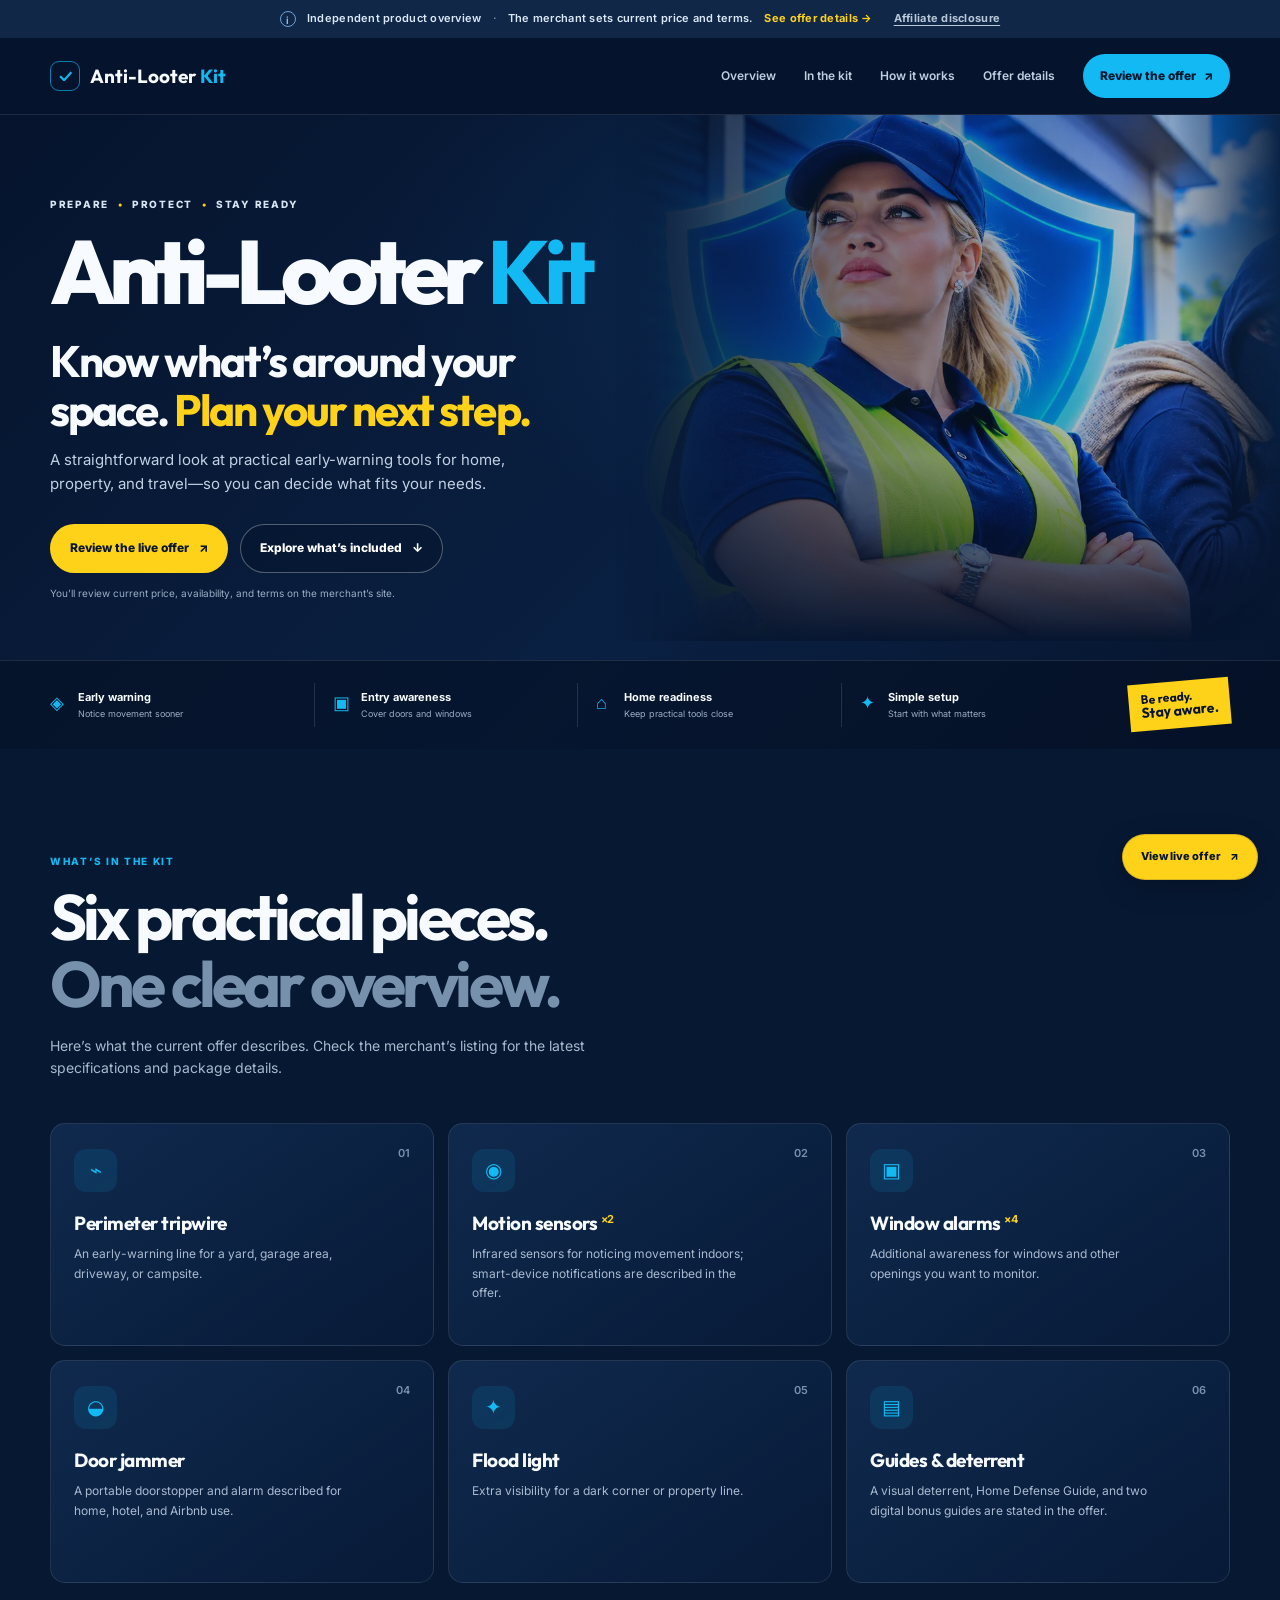
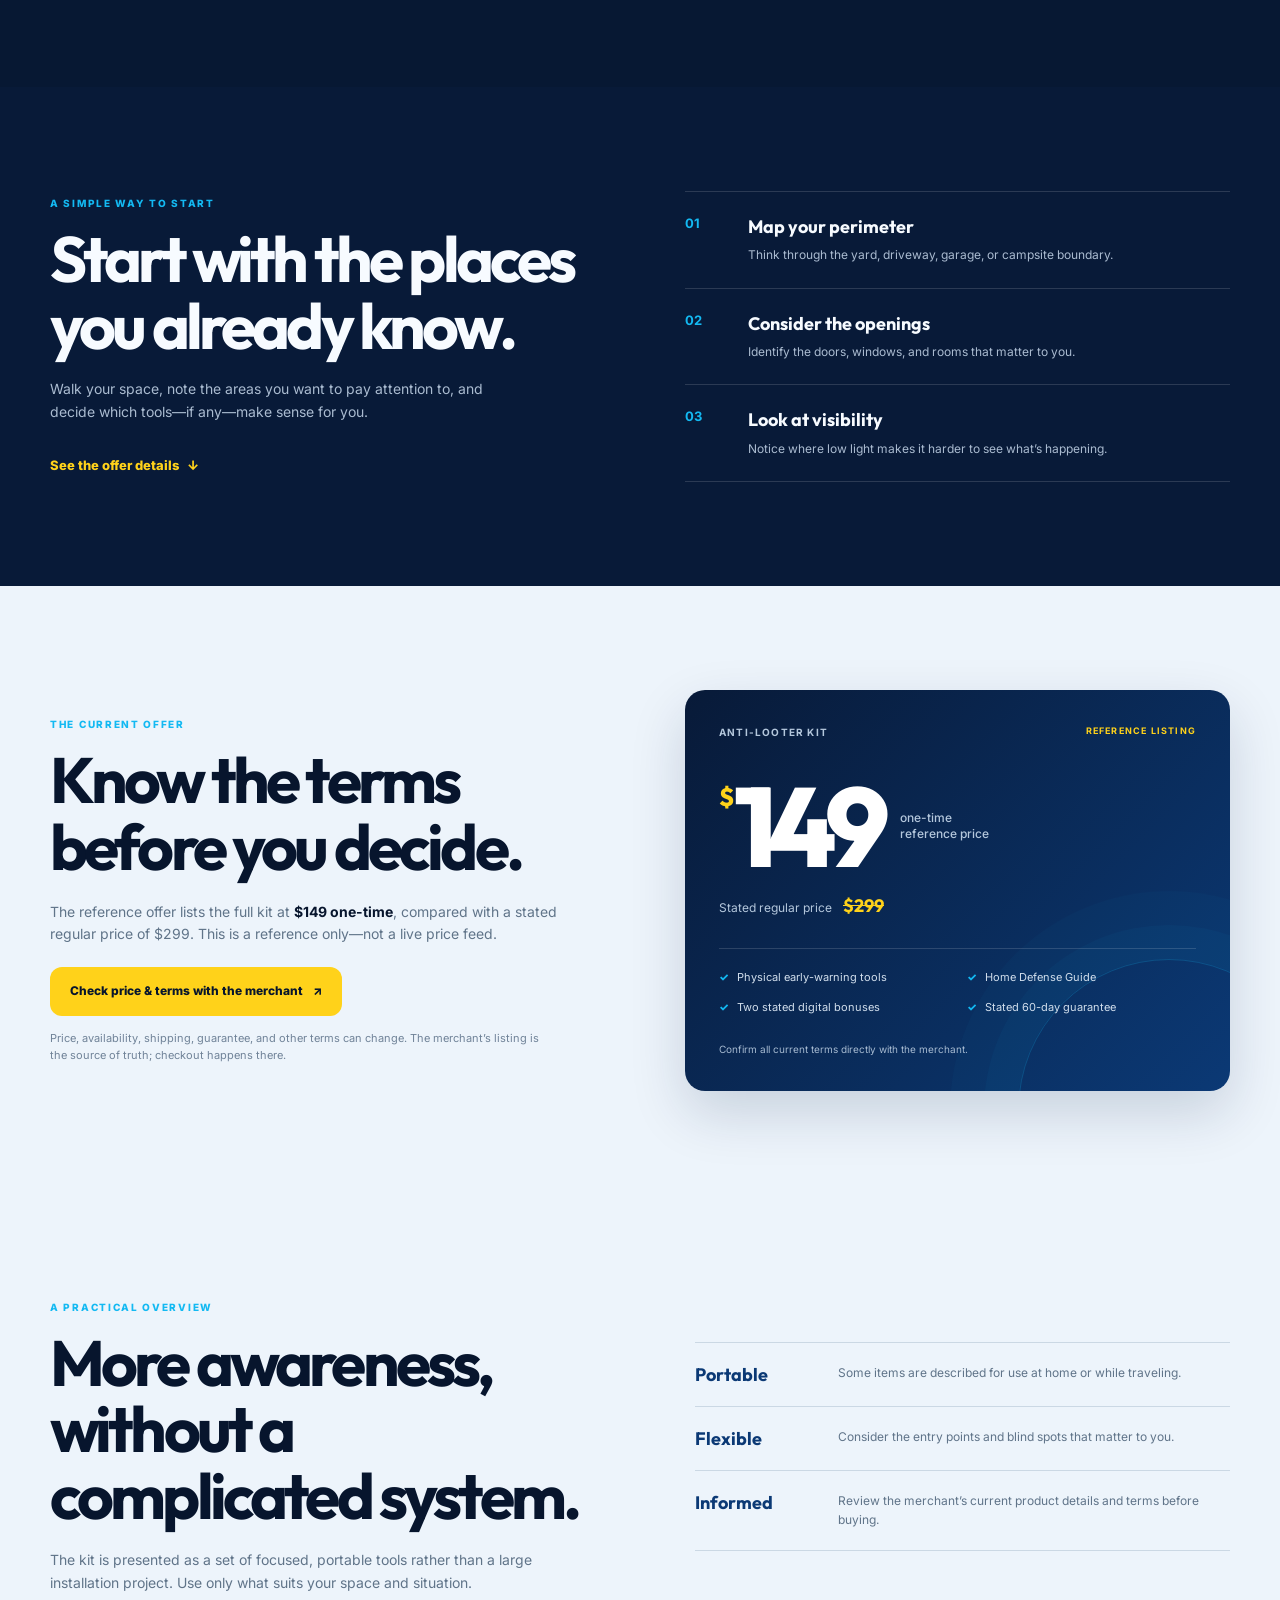
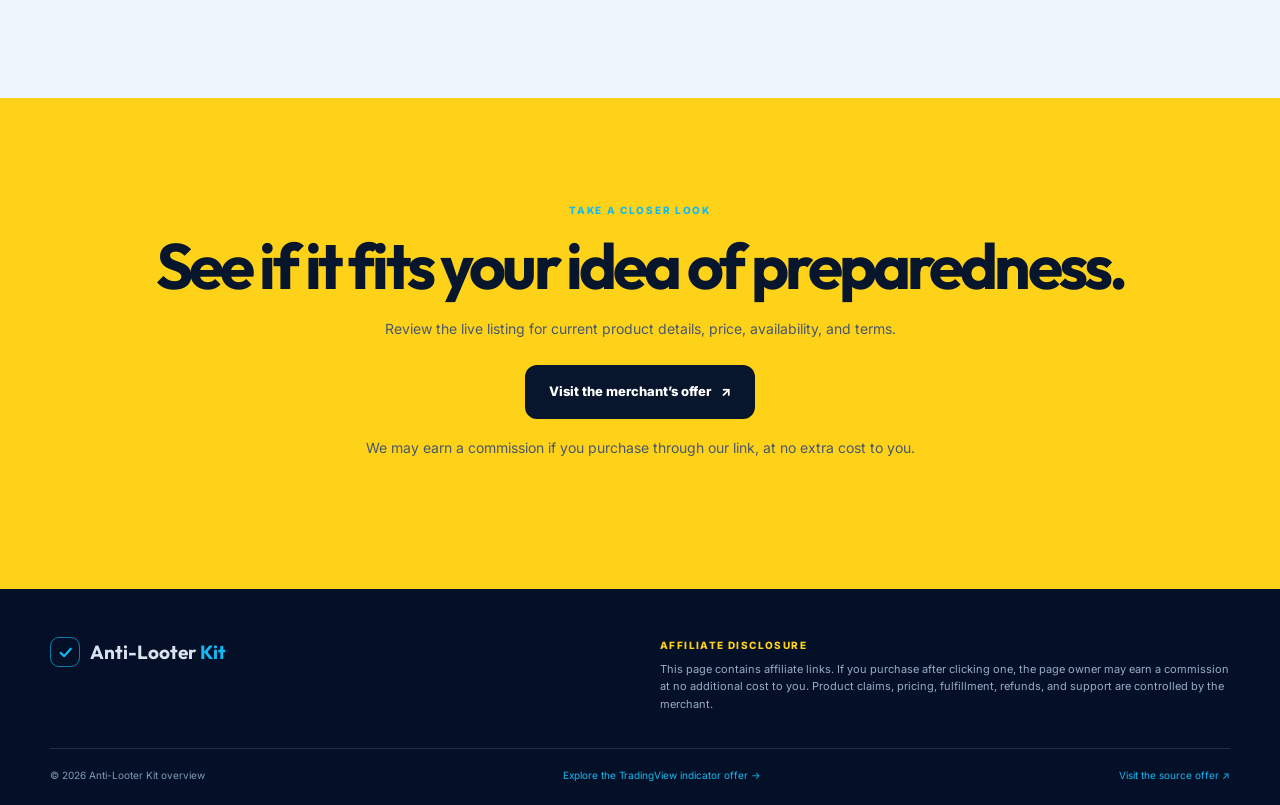
==== commit 3af305a3: "Add ForexBee indicator offer page" ====
--- a/index.html
+++ b/index.html
@@ -28,6 +28,6 @@
       <section class="final section"><div class="container final-inner reveal"><p class="section-label">TAKE A CLOSER LOOK</p><h2>See if it fits your idea of preparedness.</h2><p>Review the live listing for current product details, price, availability, and terms.</p><a class="button button-yellow button-large" href="https://www.antilooter-kit.com/main#aff=bugdata24" target="_blank" rel="sponsored nofollow noopener">Visit the merchant’s offer <span aria-hidden="true">↗</span></a><p class="affiliate-note">We may earn a commission if you purchase through our link, at no extra cost to you.</p></div></section>
     </main>
     <a class="floating-offer" href="https://www.antilooter-kit.com/main#aff=bugdata24" target="_blank" rel="sponsored nofollow noopener">View live offer <span aria-hidden="true">↗</span></a>
-    <footer class="footer" id="disclosure"><div class="container footer-top"><a class="brand" href="#top" aria-label="Anti-Looter Kit home"><span class="brand-shield" aria-hidden="true">✓</span><span>Anti-Looter <b>Kit</b></span></a><div><p class="footer-label">Affiliate disclosure</p><p>This page contains affiliate links. If you purchase after clicking one, the page owner may earn a commission at no additional cost to you. Product claims, pricing, fulfillment, refunds, and support are controlled by the merchant.</p></div></div><div class="container footer-bottom"><span>© <span id="year"></span> Anti-Looter Kit overview</span><a href="https://www.antilooter-kit.com/main#aff=bugdata24" target="_blank" rel="sponsored nofollow noopener">Visit the source offer <span aria-hidden="true">↗</span></a></div></footer>
+    <footer class="footer" id="disclosure"><div class="container footer-top"><a class="brand" href="#top" aria-label="Anti-Looter Kit home"><span class="brand-shield" aria-hidden="true">✓</span><span>Anti-Looter <b>Kit</b></span></a><div><p class="footer-label">Affiliate disclosure</p><p>This page contains affiliate links. If you purchase after clicking one, the page owner may earn a commission at no additional cost to you. Product claims, pricing, fulfillment, refunds, and support are controlled by the merchant.</p></div></div><div class="container footer-bottom"><span>© <span id="year"></span> Anti-Looter Kit overview</span><a href="forexbee-indicator.html">Explore the TradingView indicator offer <span aria-hidden="true">→</span></a><a href="https://www.antilooter-kit.com/main#aff=bugdata24" target="_blank" rel="sponsored nofollow noopener">Visit the source offer <span aria-hidden="true">↗</span></a></div></footer>
   </body>
 </html>
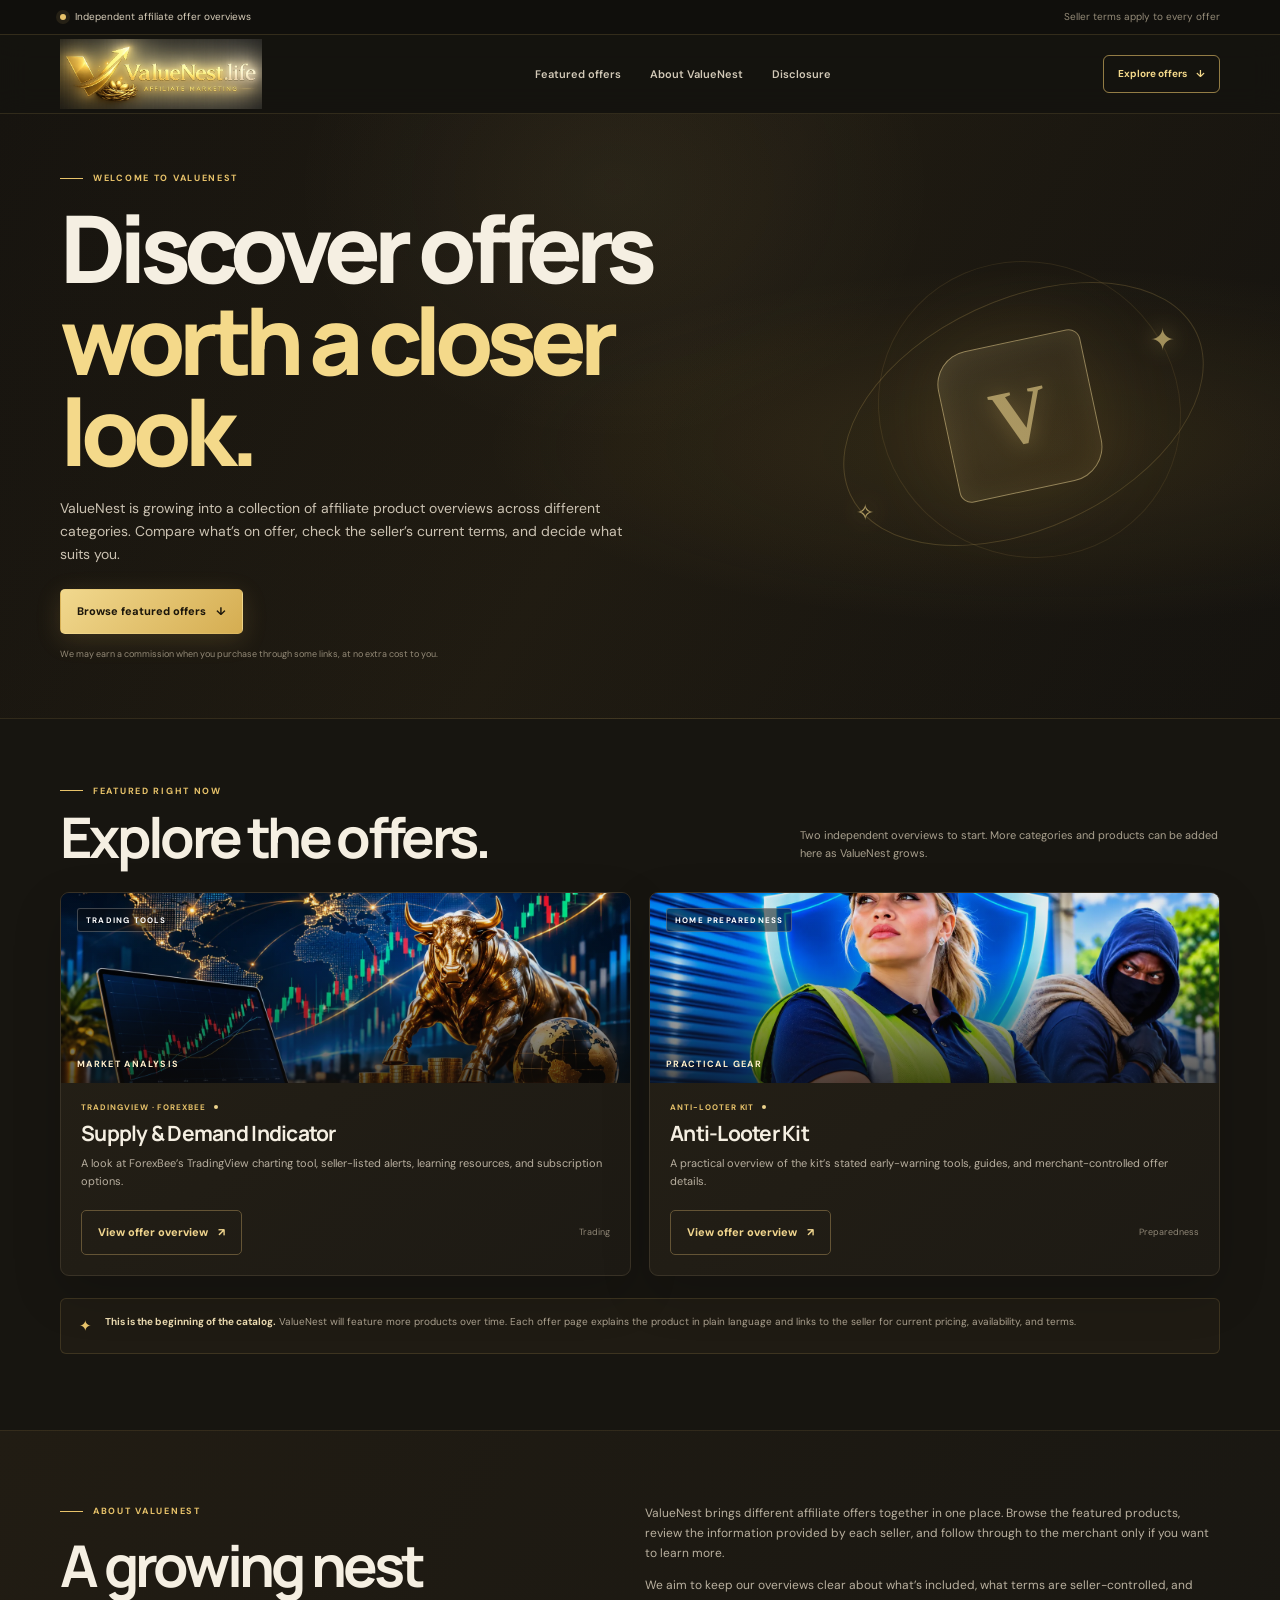
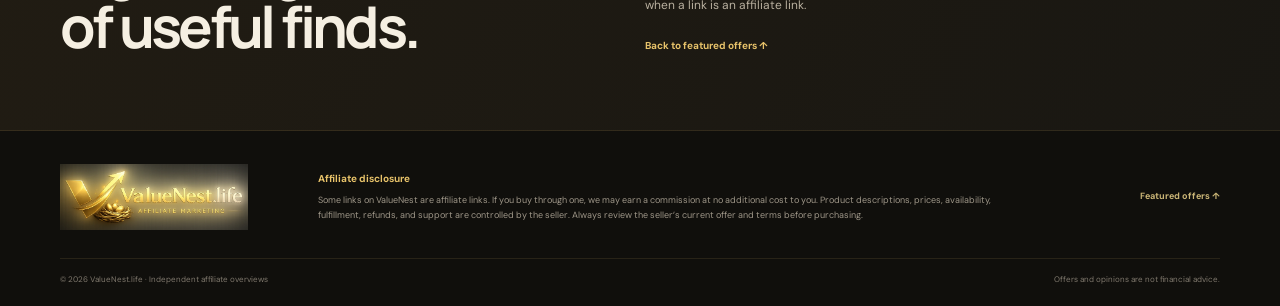
==== commit 8641ea7c: "Rebrand site as ValueNest affiliate catalog" ====
--- a/index.html
+++ b/index.html
@@ -1,33 +1,29 @@
 <!doctype html>
 <html lang="en">
-  <head>
-    <meta charset="UTF-8" />
-    <meta name="viewport" content="width=device-width, initial-scale=1.0" />
-    <meta name="theme-color" content="#06142d" />
-    <meta name="description" content="A clear, independent overview of the Anti-Looter Kit: what is included, how the tools may be used, and what to check before you buy." />
-    <meta property="og:title" content="Anti-Looter Kit — A Clear, Practical Overview" />
-    <meta property="og:description" content="Explore the kit contents, understand the offer, and review current price and terms with the merchant." />
-    <title>Anti-Looter Kit — A Clear, Practical Overview</title>
-    <link rel="preconnect" href="https://fonts.googleapis.com" />
-    <link rel="preconnect" href="https://fonts.gstatic.com" crossorigin />
-    <link href="https://fonts.googleapis.com/css2?family=Inter:wght@400;500;600;700;800&family=Outfit:wght@500;600;700;800&display=swap" rel="stylesheet" />
-    <link rel="icon" href="https://www.antilooter-kit.com/favicon.ico" />
-    <link rel="preload" as="image" href="hero-reference.webp?v=20261115-hero8" fetchpriority="high" />
-    <link rel="stylesheet" href="styles.css?v=20261115-overview2" />
-    <script defer src="script.js"></script>
-  </head>
-  <body>
-    <div class="announcement"><div class="container announcement-inner"><span class="announcement-mark" aria-hidden="true">i</span><span>Independent product overview</span><span class="announcement-divider" aria-hidden="true">·</span><span class="announcement-note">The merchant sets current price and terms.</span><a href="#offer">See offer details <span aria-hidden="true">→</span></a><a class="disclosure-link" href="#disclosure">Affiliate disclosure</a></div></div>
-    <header class="site-header"><div class="container nav-row"><a class="brand" href="#top" aria-label="Anti-Looter Kit home"><span class="brand-shield" aria-hidden="true">✓</span><span>Anti-Looter <b>Kit</b></span></a><button class="menu-toggle" aria-expanded="false" aria-controls="site-nav" aria-label="Open navigation"><span aria-hidden="true">☰</span></button><nav id="site-nav" class="site-nav" aria-label="Primary navigation"><a href="#top">Overview</a><a href="#features">In the kit</a><a href="#how-it-works">How it works</a><a href="#offer">Offer details</a><a class="nav-cta" href="https://www.antilooter-kit.com/main#aff=bugdata24" target="_blank" rel="sponsored nofollow noopener">Review the offer <span aria-hidden="true">↗</span></a></nav></div></header>
-    <main id="top">
-      <section class="hero"><div class="container hero-grid"><div class="hero-copy reveal"><p class="hero-kicker">PREPARE <span>•</span> PROTECT <span>•</span> STAY READY</p><h1>Anti-Looter <strong>Kit</strong></h1><h2>Know what’s around your space. <em>Plan your next step.</em></h2><p class="hero-lede">A straightforward look at practical early-warning tools for home, property, and travel—so you can decide what fits your needs.</p><div class="hero-actions"><a class="button button-yellow" href="https://www.antilooter-kit.com/main#aff=bugdata24" target="_blank" rel="sponsored nofollow noopener">Review the live offer <span aria-hidden="true">↗</span></a><a class="button button-ghost" href="#features">Explore what’s included <span aria-hidden="true">↓</span></a></div><p class="hero-note">You’ll review current price, availability, and terms on the merchant’s site.</p></div><div class="hero-art reveal reveal-delay-1" role="img" aria-label="Preparedness scene illustrating awareness around a property"></div></div><div class="hero-bottom"><div class="container signal-row"><div class="signal-item"><span class="signal-icon" aria-hidden="true">◈</span><b>Early warning</b><small>Notice movement sooner</small></div><div class="signal-item"><span class="signal-icon" aria-hidden="true">▣</span><b>Entry awareness</b><small>Cover doors and windows</small></div><div class="signal-item"><span class="signal-icon" aria-hidden="true">⌂</span><b>Home readiness</b><small>Keep practical tools close</small></div><div class="signal-item"><span class="signal-icon" aria-hidden="true">✦</span><b>Simple setup</b><small>Start with what matters</small></div><div class="ready-sticker">Be ready.<br /><strong>Stay aware.</strong></div></div></div></section>
-      <section id="features" class="features section"><div class="container"><div class="section-intro reveal"><p class="section-label">WHAT’S IN THE KIT</p><h2>Six practical pieces.<br /><span>One clear overview.</span></h2><p>Here’s what the current offer describes. Check the merchant’s listing for the latest specifications and package details.</p></div><div class="feature-grid"><article class="feature-card reveal"><div class="feature-number">01</div><div class="feature-icon" aria-hidden="true">⌁</div><h3>Perimeter tripwire</h3><p>An early-warning line for a yard, garage area, driveway, or campsite.</p></article><article class="feature-card reveal reveal-delay-1"><div class="feature-number">02</div><div class="feature-icon" aria-hidden="true">◉</div><h3>Motion sensors <sup>×2</sup></h3><p>Infrared sensors for noticing movement indoors; smart-device notifications are described in the offer.</p></article><article class="feature-card reveal reveal-delay-2"><div class="feature-number">03</div><div class="feature-icon" aria-hidden="true">▣</div><h3>Window alarms <sup>×4</sup></h3><p>Additional awareness for windows and other openings you want to monitor.</p></article><article class="feature-card reveal"><div class="feature-number">04</div><div class="feature-icon" aria-hidden="true">◒</div><h3>Door jammer</h3><p>A portable doorstopper and alarm described for home, hotel, and Airbnb use.</p></article><article class="feature-card reveal reveal-delay-1"><div class="feature-number">05</div><div class="feature-icon" aria-hidden="true">✦</div><h3>Flood light</h3><p>Extra visibility for a dark corner or property line.</p></article><article class="feature-card reveal reveal-delay-2"><div class="feature-number">06</div><div class="feature-icon" aria-hidden="true">▤</div><h3>Guides & deterrent</h3><p>A visual deterrent, Home Defense Guide, and two digital bonus guides are stated in the offer.</p></article></div></div></section>
-      <section id="how-it-works" class="how section-dark section"><div class="container how-grid"><div class="how-copy reveal"><p class="section-label blue-label">A SIMPLE WAY TO START</p><h2>Start with the places you already know.</h2><p>Walk your space, note the areas you want to pay attention to, and decide which tools—if any—make sense for you.</p><a class="text-link" href="#offer">See the offer details <span aria-hidden="true">↓</span></a></div><div class="steps reveal reveal-delay-1"><div class="step"><span>01</span><div><b>Map your perimeter</b><p>Think through the yard, driveway, garage, or campsite boundary.</p></div></div><div class="step"><span>02</span><div><b>Consider the openings</b><p>Identify the doors, windows, and rooms that matter to you.</p></div></div><div class="step"><span>03</span><div><b>Look at visibility</b><p>Notice where low light makes it harder to see what’s happening.</p></div></div></div></div></section>
-      <section class="offer section" id="offer"><div class="container offer-grid"><div class="offer-copy reveal"><p class="section-label">THE CURRENT OFFER</p><h2>Know the terms before you decide.</h2><p>The reference offer lists the full kit at <strong>$149 one-time</strong>, compared with a stated regular price of $299. This is a reference only—not a live price feed.</p><a class="button button-yellow" href="https://www.antilooter-kit.com/main#aff=bugdata24" target="_blank" rel="sponsored nofollow noopener">Check price &amp; terms with the merchant <span aria-hidden="true">↗</span></a><small>Price, availability, shipping, guarantee, and other terms can change. The merchant’s listing is the source of truth; checkout happens there.</small></div><div class="price-card reveal reveal-delay-1"><div class="price-top"><span>ANTI-LOOTER KIT</span><span class="reference-label">REFERENCE LISTING</span></div><div class="price"><sup>$</sup>149 <small>one-time<br />reference price</small></div><div class="old-price">Stated regular price <s>$299</s></div><ul><li>Physical early-warning tools</li><li>Home Defense Guide</li><li>Two stated digital bonuses</li><li>Stated 60-day guarantee</li></ul><p class="price-footnote">Confirm all current terms directly with the merchant.</p></div></div></section>
-      <section class="trust section-light section"><div class="container trust-grid"><div class="trust-copy reveal"><p class="section-label">A PRACTICAL OVERVIEW</p><h2>More awareness, without a complicated system.</h2><p>The kit is presented as a set of focused, portable tools rather than a large installation project. Use only what suits your space and situation.</p></div><div class="trust-points reveal reveal-delay-1"><div><b>Portable</b><span>Some items are described for use at home or while traveling.</span></div><div><b>Flexible</b><span>Consider the entry points and blind spots that matter to you.</span></div><div><b>Informed</b><span>Review the merchant’s current product details and terms before buying.</span></div></div></div></section>
-      <section class="final section"><div class="container final-inner reveal"><p class="section-label">TAKE A CLOSER LOOK</p><h2>See if it fits your idea of preparedness.</h2><p>Review the live listing for current product details, price, availability, and terms.</p><a class="button button-yellow button-large" href="https://www.antilooter-kit.com/main#aff=bugdata24" target="_blank" rel="sponsored nofollow noopener">Visit the merchant’s offer <span aria-hidden="true">↗</span></a><p class="affiliate-note">We may earn a commission if you purchase through our link, at no extra cost to you.</p></div></section>
-    </main>
-    <a class="floating-offer" href="https://www.antilooter-kit.com/main#aff=bugdata24" target="_blank" rel="sponsored nofollow noopener">View live offer <span aria-hidden="true">↗</span></a>
-    <footer class="footer" id="disclosure"><div class="container footer-top"><a class="brand" href="#top" aria-label="Anti-Looter Kit home"><span class="brand-shield" aria-hidden="true">✓</span><span>Anti-Looter <b>Kit</b></span></a><div><p class="footer-label">Affiliate disclosure</p><p>This page contains affiliate links. If you purchase after clicking one, the page owner may earn a commission at no additional cost to you. Product claims, pricing, fulfillment, refunds, and support are controlled by the merchant.</p></div></div><div class="container footer-bottom"><span>© <span id="year"></span> Anti-Looter Kit overview</span><a href="forexbee-indicator.html">Explore the TradingView indicator offer <span aria-hidden="true">→</span></a><a href="https://www.antilooter-kit.com/main#aff=bugdata24" target="_blank" rel="sponsored nofollow noopener">Visit the source offer <span aria-hidden="true">↗</span></a></div></footer>
-  </body>
+<head>
+  <meta charset="utf-8" />
+  <meta name="viewport" content="width=device-width, initial-scale=1" />
+  <meta name="theme-color" content="#17140f" />
+  <meta name="description" content="Explore ValueNest's growing collection of affiliate offers, including ForexBee's TradingView indicator and the Anti-Looter Kit." />
+  <meta property="og:title" content="ValueNest — Affiliate Offers & Product Overviews" />
+  <meta property="og:description" content="A growing collection of affiliate offers across trading tools, preparedness, and more." />
+  <title>ValueNest — Affiliate Offers &amp; Product Overviews</title>
+  <link rel="preconnect" href="https://fonts.googleapis.com" />
+  <link rel="preconnect" href="https://fonts.gstatic.com" crossorigin />
+  <link href="https://fonts.googleapis.com/css2?family=DM+Sans:wght@400;500;600;700;800&family=Manrope:wght@500;600;700;800&display=swap" rel="stylesheet" />
+  <link rel="stylesheet" href="site-home.css" />
+</head>
+<body>
+  <div class="notice"><div class="wrap notice-inner"><span class="notice-dot"></span><span>Independent affiliate offer overviews</span><span class="notice-right">Seller terms apply to every offer</span></div></div>
+  <header class="header"><div class="wrap header-row"><a class="site-logo" href="/" aria-label="ValueNest home"><img src="/assets/valuenest-logo.webp" alt="ValueNest.life — Affiliate Marketing" /></a><nav aria-label="Main navigation"><a href="#offers">Featured offers</a><a href="#about">About ValueNest</a><a href="#disclosure">Disclosure</a></nav><a class="nav-cta" href="#offers">Explore offers <span aria-hidden="true">↓</span></a></div></header>
+  <main>
+    <section class="hero" id="top"><div class="hero-glow" aria-hidden="true"></div><div class="wrap hero-content"><p class="eyebrow"><span></span> WELCOME TO VALUENEST</p><h1>Discover offers<br /><em>worth a closer look.</em></h1><p class="hero-copy">ValueNest is growing into a collection of affiliate product overviews across different categories. Compare what’s on offer, check the seller’s current terms, and decide what suits you.</p><a class="button button-gold" href="#offers">Browse featured offers <span aria-hidden="true">↓</span></a><p class="hero-note">We may earn a commission when you purchase through some links, at no extra cost to you.</p></div><div class="hero-art" aria-hidden="true"><div class="gold-orbit orbit-one"></div><div class="gold-orbit orbit-two"></div><div class="gold-token">V</div><div class="spark spark-one">✦</div><div class="spark spark-two">✧</div></div></section>
+    <section class="offers" id="offers"><div class="wrap"><div class="section-heading"><div><p class="eyebrow"><span></span> FEATURED RIGHT NOW</p><h2>Explore the offers.</h2></div><p>Two independent overviews to start. More categories and products can be added here as ValueNest grows.</p></div><div class="product-grid">
+      <article class="product-card forex-card"><a class="product-image forex-image" href="/forex" aria-label="Explore the ForexBee indicator offer"><span class="image-label">TRADING TOOLS</span><span class="image-mark">MARKET ANALYSIS</span></a><div class="product-copy"><div class="product-meta"><span>TRADINGVIEW · FOREXBEE</span><span class="meta-dot"></span></div><h3>Supply &amp; Demand Indicator</h3><p>A look at ForexBee’s TradingView charting tool, seller-listed alerts, learning resources, and subscription options.</p><div class="product-bottom"><a href="/forex" class="button button-outline">View offer overview <span aria-hidden="true">↗</span></a><span class="product-category">Trading</span></div></div></article>
+      <article class="product-card safety-card"><a class="product-image safety-image" href="/anti-looter-kit.html" aria-label="Explore the Anti-Looter Kit offer"><span class="image-label">HOME PREPAREDNESS</span><span class="image-mark">PRACTICAL GEAR</span></a><div class="product-copy"><div class="product-meta"><span>ANTI-LOOTER KIT</span><span class="meta-dot"></span></div><h3>Anti-Looter Kit</h3><p>A practical overview of the kit’s stated early-warning tools, guides, and merchant-controlled offer details.</p><div class="product-bottom"><a href="/anti-looter-kit.html" class="button button-outline">View offer overview <span aria-hidden="true">↗</span></a><span class="product-category">Preparedness</span></div></div></article>
+    </div><div class="catalog-note"><span class="note-star">✦</span><p><strong>This is the beginning of the catalog.</strong> ValueNest will feature more products over time. Each offer page explains the product in plain language and links to the seller for current pricing, availability, and terms.</p></div></div></section>
+    <section class="about" id="about"><div class="wrap about-inner"><div><p class="eyebrow"><span></span> ABOUT VALUENEST</p><h2>A growing nest<br />of useful finds.</h2></div><div class="about-copy"><p>ValueNest brings different affiliate offers together in one place. Browse the featured products, review the information provided by each seller, and follow through to the merchant only if you want to learn more.</p><p>We aim to keep our overviews clear about what’s included, what terms are seller-controlled, and when a link is an affiliate link.</p><a href="#offers" class="about-link">Back to featured offers <span aria-hidden="true">↑</span></a></div></div></section>
+  </main>
+  <footer class="footer" id="disclosure"><div class="wrap footer-main"><a class="site-logo footer-logo" href="/" aria-label="ValueNest home"><img src="/assets/valuenest-logo.webp" alt="ValueNest.life — Affiliate Marketing" /></a><div class="disclosure-copy"><p class="footer-title">Affiliate disclosure</p><p>Some links on ValueNest are affiliate links. If you buy through one, we may earn a commission at no additional cost to you. Product descriptions, prices, availability, fulfillment, refunds, and support are controlled by the seller. Always review the seller’s current offer and terms before purchasing.</p></div><a href="#offers" class="footer-top-link">Featured offers ↑</a></div><div class="wrap footer-bottom"><span>© <span id="year">2026</span> ValueNest.life · Independent affiliate overviews</span><span>Offers and opinions are not financial advice.</span></div></footer>
+</body>
 </html>
--- a/site-home.css
+++ b/site-home.css
@@ -0,0 +1 @@
+:root{--ink:#f5efe2;--muted:#b9b1a1;--gold:#e8c36a;--gold-bright:#f4d98a;--gold-dim:#9e7d38;--bg:#15130f;--bg2:#1d1912;--panel:#211d15;--line:#3b3428;--serif:Georgia,"Times New Roman",serif;--sans:"DM Sans",Arial,sans-serif;--display:Manrope,"DM Sans",Arial,sans-serif}*{box-sizing:border-box}html{scroll-behavior:smooth;scroll-padding-top:85px}body{margin:0;background:var(--bg);color:var(--ink);font:15px/1.65 var(--sans);-webkit-font-smoothing:antialiased}a{color:inherit;text-decoration:none}a:focus-visible{outline:3px solid var(--gold-bright);outline-offset:4px}.wrap{width:min(1160px,calc(100% - 48px));margin:0 auto}.notice{background:#100f0c;border-bottom:1px solid rgba(232,195,106,.16);color:#d8ceba;font-size:10px}.notice-inner{display:flex;align-items:center;gap:9px;min-height:34px}.notice-dot{width:6px;height:6px;border-radius:50%;background:var(--gold);box-shadow:0 0 0 4px rgba(232,195,106,.1)}.notice-right{margin-left:auto;color:#948b78}.header{position:sticky;top:0;z-index:10;border-bottom:1px solid rgba(232,195,106,.14);background:rgba(21,19,15,.95);backdrop-filter:blur(14px)}.header-row{min-height:78px;display:flex;align-items:center;justify-content:space-between;gap:24px}.site-logo{display:flex;align-items:center;min-width:0}.site-logo img{display:block;width:202px;height:auto;max-height:72px;object-fit:contain;object-position:left center}.header nav{display:flex;align-items:center;gap:29px;color:#d2c9b7;font-size:11px;font-weight:600}.header nav a:hover,.footer-top-link:hover,.about-link:hover{color:var(--gold-bright)}.nav-cta{display:inline-flex;align-items:center;gap:9px;padding:10px 14px;border:1px solid rgba(232,195,106,.6);border-radius:6px;color:var(--gold-bright);font-size:10px;font-weight:700}.nav-cta:hover{background:var(--gold);color:#21190a}.hero{position:relative;overflow:hidden;min-height:420px;display:flex;align-items:center;border-bottom:1px solid rgba(232,195,106,.12);background:radial-gradient(ellipse at 82% 55%,rgba(217,172,68,.14),transparent 38%),radial-gradient(ellipse at 48% 12%,rgba(255,223,152,.06),transparent 34%),linear-gradient(120deg,#17140f,#211c12 50%,#15130f)}.hero:after{position:absolute;content:"";inset:0;pointer-events:none;background:linear-gradient(90deg,rgba(21,19,15,.08),rgba(21,19,15,.08) 52%,rgba(21,19,15,.24))}.hero-content{position:relative;z-index:2;padding:58px 0 56px}.eyebrow{display:flex;align-items:center;gap:10px;margin:0 0 18px;color:var(--gold);font:700 9px var(--sans);letter-spacing:.19em}.eyebrow>span{display:inline-block;width:23px;height:1px;background:var(--gold)}h1,h2,h3,p{margin-top:0}.hero h1{max-width:720px;margin:0;font:800 clamp(3.3rem,7.3vw,6.3rem)/.98 var(--display);letter-spacing:-.075em}.hero h1 em{color:var(--gold-bright);font-style:normal}.hero-copy{max-width:570px;margin:20px 0 23px;color:#cbc2b2;font-size:14px}.button{display:inline-flex;align-items:center;justify-content:center;gap:10px;min-height:45px;padding:11px 16px;border:1px solid transparent;border-radius:5px;font-size:11px;font-weight:800;transition:transform .18s,background .18s,border-color .18s}.button:hover{transform:translateY(-2px)}.button-gold{background:linear-gradient(135deg,#f1d88e,#d5ad51);color:#1c160b;box-shadow:0 6px 24px rgba(214,174,83,.18)}.button-gold:hover{background:var(--gold-bright)}.hero-note{margin:13px 0 0;color:#948a77;font-size:9px}.hero-art{position:absolute;right:max(calc((100vw - 1160px)/2),24px);top:50%;width:400px;height:330px;transform:translateY(-50%);opacity:.78}.gold-orbit{position:absolute;border:1px solid rgba(232,195,106,.3);border-radius:50%;transform:rotate(-25deg)}.orbit-one{inset:48px 5px 52px 12px}.orbit-two{inset:12px 37px 25px 56px;border-color:rgba(232,195,106,.16);transform:rotate(32deg)}.gold-token{position:absolute;left:50%;top:50%;display:grid;place-items:center;width:150px;height:150px;transform:translate(-50%,-50%) rotate(-12deg);border:1px solid rgba(246,219,149,.8);border-radius:34px 12px 35px 12px;background:linear-gradient(145deg,rgba(255,231,166,.16),rgba(174,127,39,.13));box-shadow:0 0 90px rgba(228,182,78,.19),inset 0 0 28px rgba(249,219,143,.15);color:#f3d88d;font:800 80px var(--serif);text-shadow:0 2px 22px rgba(241,204,114,.45)}.spark{position:absolute;color:#f4d98a;text-shadow:0 0 22px rgba(247,211,121,.8)}.spark-one{right:45px;top:64px;font-size:30px}.spark-two{left:36px;bottom:50px;font-size:22px}.offers{padding:66px 0 76px;background:#171510}.section-heading{display:flex;align-items:end;justify-content:space-between;gap:36px;margin-bottom:25px}.section-heading .eyebrow{margin-bottom:11px}.section-heading h2,.about h2{margin:0;font:700 clamp(2.2rem,4.4vw,3.5rem)/1.05 var(--display);letter-spacing:-.065em}.section-heading>p{max-width:420px;margin:0 0 4px;color:#a9a08e;font-size:11px}.product-grid{display:grid;grid-template-columns:repeat(2,minmax(0,1fr));gap:18px}.product-card{overflow:hidden;border:1px solid #393226;border-radius:9px;background:linear-gradient(145deg,#252016,#1d1a14);box-shadow:0 18px 50px rgba(0,0,0,.16);transition:transform .2s,border-color .2s}.product-card:hover{transform:translateY(-3px);border-color:rgba(232,195,106,.58)}.product-image{position:relative;display:block;overflow:hidden;height:190px;background-color:#121820;background-size:cover;background-position:center}.product-image:after{content:"";position:absolute;inset:0;background:linear-gradient(180deg,rgba(8,10,13,.07) 15%,rgba(8,10,13,.1) 35%,rgba(12,11,9,.72) 100%)}.forex-image{background-image:url("/assets/forex-hero.webp");background-position:68% 45%}.safety-image{background-image:url("/hero-reference.webp");background-position:center 43%}.image-label,.image-mark{position:absolute;z-index:1;left:16px;font:700 8px var(--sans);letter-spacing:.15em}.image-label{top:15px;padding:6px 8px;border:1px solid rgba(255,255,255,.23);border-radius:3px;background:rgba(12,13,15,.52);color:#fff}.image-mark{bottom:13px;color:#fff0cc;font-size:9px}.product-copy{padding:19px 20px 20px}.product-meta{display:flex;align-items:center;gap:8px;color:var(--gold);font:700 8px var(--sans);letter-spacing:.12em}.meta-dot{width:4px;height:4px;border-radius:50%;background:#edd38d}.product-copy h3{margin:7px 0 7px;font:700 21px var(--display);letter-spacing:-.035em}.product-copy>p{min-height:40px;margin:0;color:#b8af9f;font-size:11px}.product-bottom{display:flex;align-items:center;justify-content:space-between;gap:12px;margin-top:16px}.button-outline{border-color:#645435;color:#f0d58e}.button-outline:hover{border-color:var(--gold-bright);background:rgba(232,195,106,.08)}.product-category{color:#8f8676;font-size:9px}.catalog-note{display:flex;align-items:flex-start;gap:13px;margin-top:22px;padding:15px 18px;border:1px solid rgba(232,195,106,.15);border-radius:6px;background:rgba(232,195,106,.035)}.note-star{color:var(--gold);font-size:15px}.catalog-note p{margin:0;color:#a99f8d;font-size:10px}.catalog-note strong{color:#e9d9af}.about{padding:73px 0;background:linear-gradient(120deg,#211c13,#191712);border-block:1px solid rgba(232,195,106,.1)}.about-inner{display:grid;grid-template-columns:.95fr 1.05fr;gap:65px;align-items:center}.about h2{font-size:clamp(2.2rem,4.5vw,3.6rem)}.about-copy p{color:#b9b09f;font-size:12px}.about-copy p:last-of-type{margin-bottom:17px}.about-link{color:var(--gold);font-size:10px;font-weight:700}.footer{background:#100f0c}.footer-main{display:grid;grid-template-columns:220px 1fr auto;gap:38px;align-items:center;padding:33px 0 28px}.footer-logo img{width:188px;max-height:66px}.footer-title{margin:0 0 5px;color:var(--gold);font-size:10px;font-weight:700}.disclosure-copy p:last-child{max-width:690px;margin:0;color:#9e9688;font-size:9px}.footer-top-link{color:#cbb677;font-size:9px;font-weight:700}.footer-bottom{display:flex;justify-content:space-between;gap:18px;padding:14px 0 20px;border-top:1px solid rgba(232,195,106,.11);color:#7f786d;font-size:8px}@media(max-width:850px){.hero-art{right:2%;width:330px;height:290px;opacity:.55}.hero-content{max-width:100%;}.hero-copy{max-width:500px}.hero:after{background:linear-gradient(90deg,rgba(21,19,15,.18),rgba(21,19,15,.22) 55%,rgba(21,19,15,.5))}.about-inner{gap:35px}.footer-main{grid-template-columns:180px 1fr;gap:24px}.footer-top-link{grid-column:2}}@media(max-width:620px){html{scroll-padding-top:70px}.wrap{width:calc(100% - 34px)}.notice{font-size:8px}.notice-inner{min-height:31px}.notice-right{font-size:7px}.header-row{min-height:67px;gap:9px}.site-logo img{width:150px;max-height:54px}.header nav{display:none}.nav-cta{padding:8px 10px;font-size:8px;white-space:nowrap}.hero{min-height:410px}.hero-content{padding:49px 0 45px}.hero h1{font-size:clamp(3rem,13vw,4.5rem)}.hero-copy{max-width:420px;font-size:12px}.hero-art{right:-68px;top:54%;width:270px;height:245px;opacity:.28}.gold-token{width:105px;height:105px;border-radius:24px 9px 24px 9px;font-size:58px}.offers{padding:49px 0 55px}.section-heading{display:block;margin-bottom:21px}.section-heading h2,.about h2{font-size:2.45rem}.section-heading>p{margin-top:12px;font-size:10px}.product-grid{grid-template-columns:1fr;gap:13px}.product-image{height:170px}.product-copy{padding:16px}.product-copy h3{font-size:19px}.product-copy>p{min-height:0}.catalog-note{padding:13px;gap:10px}.catalog-note p{font-size:9px}.about{padding:50px 0}.about-inner{grid-template-columns:1fr;gap:19px}.about-copy p{font-size:11px}.footer-main{grid-template-columns:1fr;gap:16px;padding:26px 0 21px}.footer-logo img{width:155px}.footer-top-link{grid-column:auto}.footer-bottom{flex-direction:column;gap:4px;font-size:8px}}@media(prefers-reduced-motion:reduce){*,*::before,*::after{scroll-behavior:auto!important;transition:none!important}}
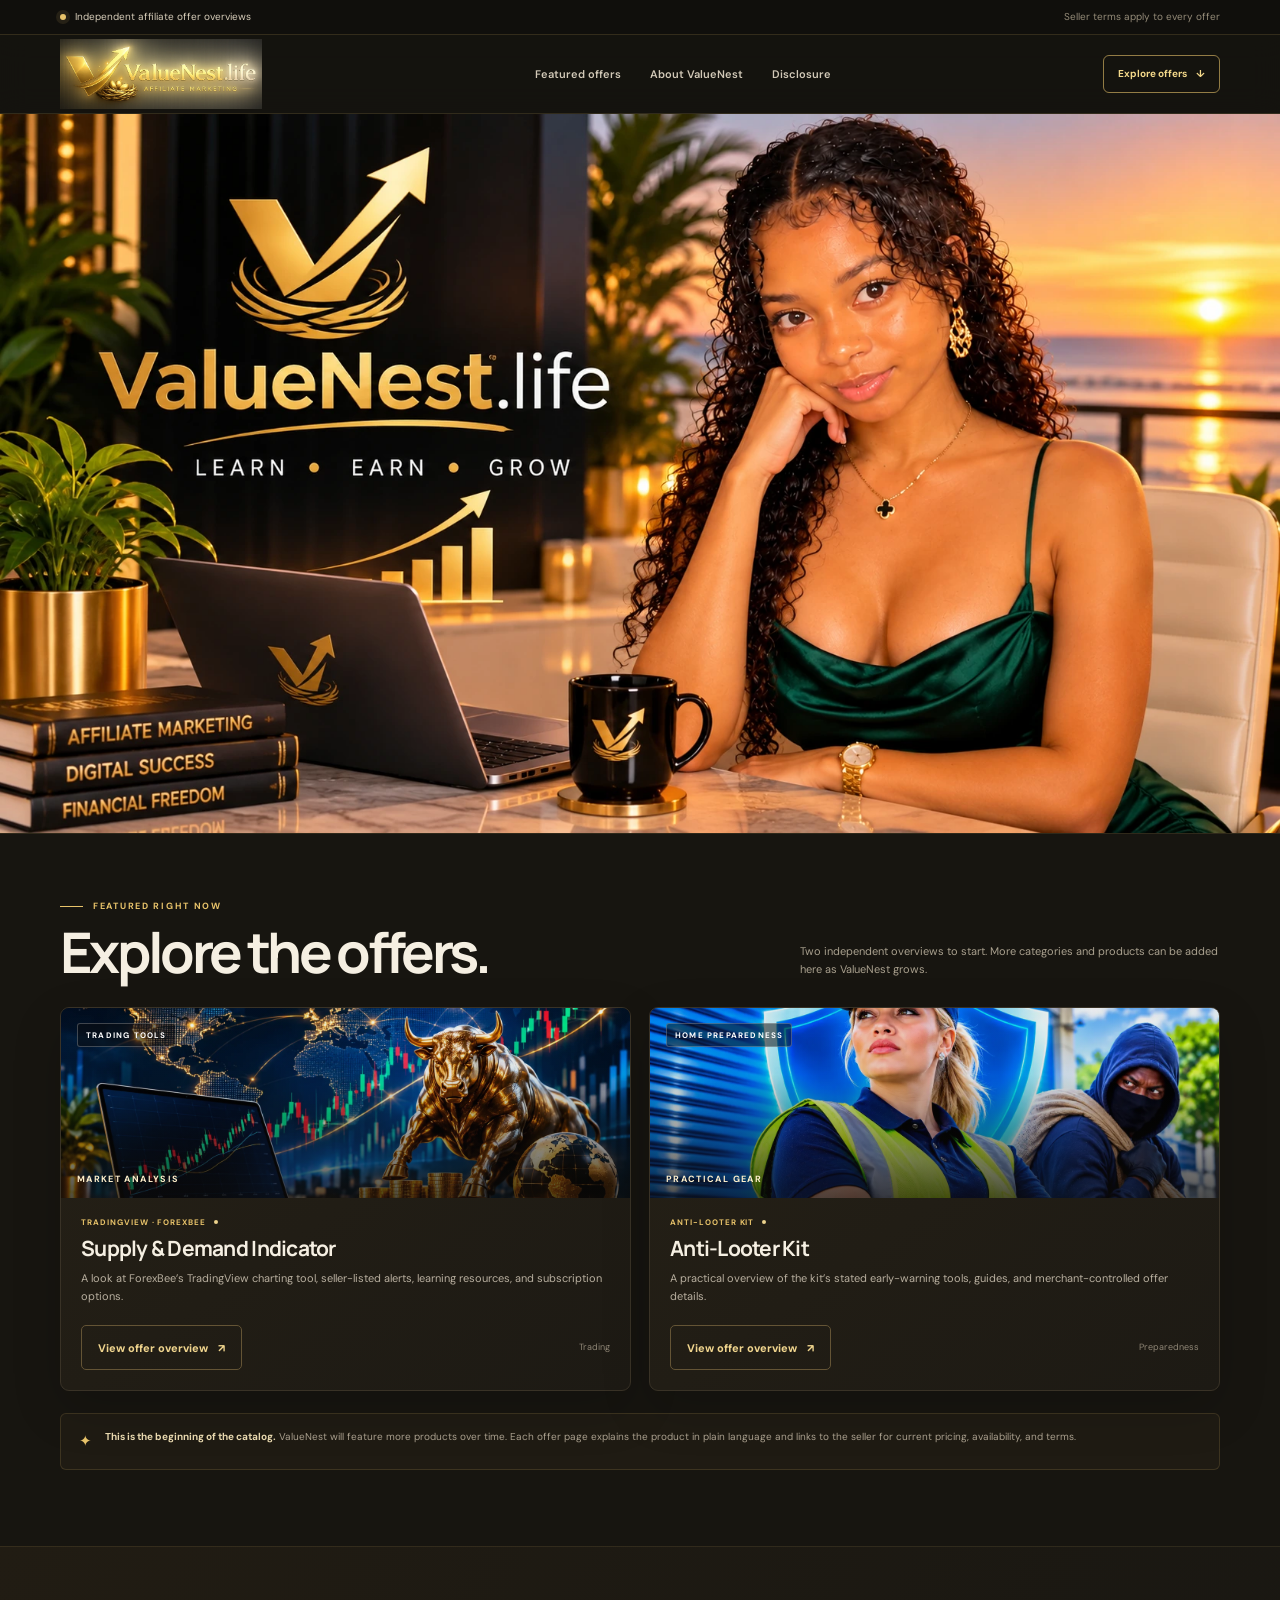
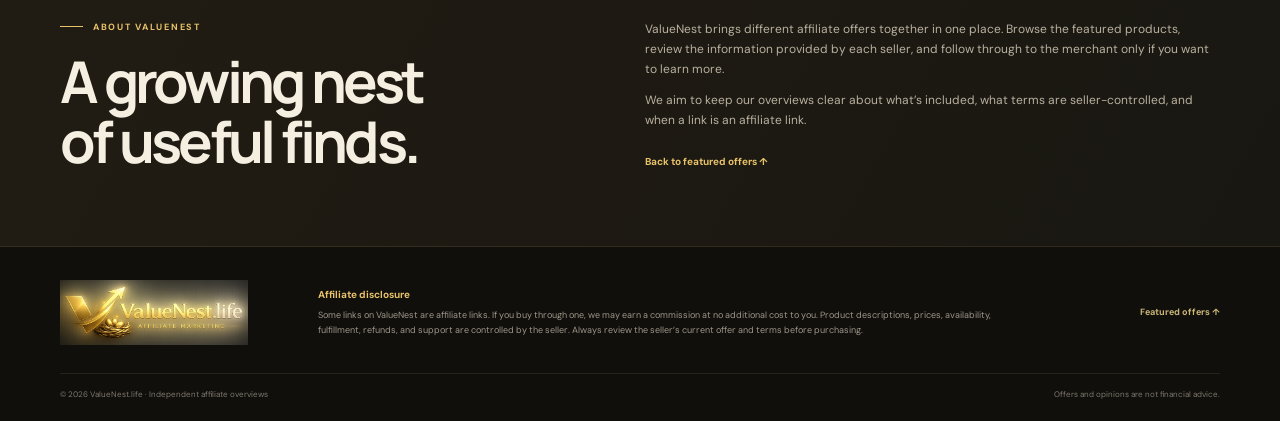
==== commit 7f67f20a: "Use full ValueNest hero image on homepage" ====
--- a/index.html
+++ b/index.html
@@ -17,7 +17,7 @@
   <div class="notice"><div class="wrap notice-inner"><span class="notice-dot"></span><span>Independent affiliate offer overviews</span><span class="notice-right">Seller terms apply to every offer</span></div></div>
   <header class="header"><div class="wrap header-row"><a class="site-logo" href="/" aria-label="ValueNest home"><img src="/assets/valuenest-logo.webp" alt="ValueNest.life — Affiliate Marketing" /></a><nav aria-label="Main navigation"><a href="#offers">Featured offers</a><a href="#about">About ValueNest</a><a href="#disclosure">Disclosure</a></nav><a class="nav-cta" href="#offers">Explore offers <span aria-hidden="true">↓</span></a></div></header>
   <main>
-    <section class="hero" id="top"><div class="hero-glow" aria-hidden="true"></div><div class="wrap hero-content"><p class="eyebrow"><span></span> WELCOME TO VALUENEST</p><h1>Discover offers<br /><em>worth a closer look.</em></h1><p class="hero-copy">ValueNest is growing into a collection of affiliate product overviews across different categories. Compare what’s on offer, check the seller’s current terms, and decide what suits you.</p><a class="button button-gold" href="#offers">Browse featured offers <span aria-hidden="true">↓</span></a><p class="hero-note">We may earn a commission when you purchase through some links, at no extra cost to you.</p></div><div class="hero-art" aria-hidden="true"><div class="gold-orbit orbit-one"></div><div class="gold-orbit orbit-two"></div><div class="gold-token">V</div><div class="spark spark-one">✦</div><div class="spark spark-two">✧</div></div></section>
+    <section class="hero" id="top" role="img" aria-label="ValueNest.life homepage banner"></section>
     <section class="offers" id="offers"><div class="wrap"><div class="section-heading"><div><p class="eyebrow"><span></span> FEATURED RIGHT NOW</p><h2>Explore the offers.</h2></div><p>Two independent overviews to start. More categories and products can be added here as ValueNest grows.</p></div><div class="product-grid">
       <article class="product-card forex-card"><a class="product-image forex-image" href="/forex" aria-label="Explore the ForexBee indicator offer"><span class="image-label">TRADING TOOLS</span><span class="image-mark">MARKET ANALYSIS</span></a><div class="product-copy"><div class="product-meta"><span>TRADINGVIEW · FOREXBEE</span><span class="meta-dot"></span></div><h3>Supply &amp; Demand Indicator</h3><p>A look at ForexBee’s TradingView charting tool, seller-listed alerts, learning resources, and subscription options.</p><div class="product-bottom"><a href="/forex" class="button button-outline">View offer overview <span aria-hidden="true">↗</span></a><span class="product-category">Trading</span></div></div></article>
       <article class="product-card safety-card"><a class="product-image safety-image" href="/anti-looter-kit.html" aria-label="Explore the Anti-Looter Kit offer"><span class="image-label">HOME PREPAREDNESS</span><span class="image-mark">PRACTICAL GEAR</span></a><div class="product-copy"><div class="product-meta"><span>ANTI-LOOTER KIT</span><span class="meta-dot"></span></div><h3>Anti-Looter Kit</h3><p>A practical overview of the kit’s stated early-warning tools, guides, and merchant-controlled offer details.</p><div class="product-bottom"><a href="/anti-looter-kit.html" class="button button-outline">View offer overview <span aria-hidden="true">↗</span></a><span class="product-category">Preparedness</span></div></div></article>
--- a/site-home.css
+++ b/site-home.css
@@ -1 +1 @@
-:root{--ink:#f5efe2;--muted:#b9b1a1;--gold:#e8c36a;--gold-bright:#f4d98a;--gold-dim:#9e7d38;--bg:#15130f;--bg2:#1d1912;--panel:#211d15;--line:#3b3428;--serif:Georgia,"Times New Roman",serif;--sans:"DM Sans",Arial,sans-serif;--display:Manrope,"DM Sans",Arial,sans-serif}*{box-sizing:border-box}html{scroll-behavior:smooth;scroll-padding-top:85px}body{margin:0;background:var(--bg);color:var(--ink);font:15px/1.65 var(--sans);-webkit-font-smoothing:antialiased}a{color:inherit;text-decoration:none}a:focus-visible{outline:3px solid var(--gold-bright);outline-offset:4px}.wrap{width:min(1160px,calc(100% - 48px));margin:0 auto}.notice{background:#100f0c;border-bottom:1px solid rgba(232,195,106,.16);color:#d8ceba;font-size:10px}.notice-inner{display:flex;align-items:center;gap:9px;min-height:34px}.notice-dot{width:6px;height:6px;border-radius:50%;background:var(--gold);box-shadow:0 0 0 4px rgba(232,195,106,.1)}.notice-right{margin-left:auto;color:#948b78}.header{position:sticky;top:0;z-index:10;border-bottom:1px solid rgba(232,195,106,.14);background:rgba(21,19,15,.95);backdrop-filter:blur(14px)}.header-row{min-height:78px;display:flex;align-items:center;justify-content:space-between;gap:24px}.site-logo{display:flex;align-items:center;min-width:0}.site-logo img{display:block;width:202px;height:auto;max-height:72px;object-fit:contain;object-position:left center}.header nav{display:flex;align-items:center;gap:29px;color:#d2c9b7;font-size:11px;font-weight:600}.header nav a:hover,.footer-top-link:hover,.about-link:hover{color:var(--gold-bright)}.nav-cta{display:inline-flex;align-items:center;gap:9px;padding:10px 14px;border:1px solid rgba(232,195,106,.6);border-radius:6px;color:var(--gold-bright);font-size:10px;font-weight:700}.nav-cta:hover{background:var(--gold);color:#21190a}.hero{position:relative;overflow:hidden;min-height:420px;display:flex;align-items:center;border-bottom:1px solid rgba(232,195,106,.12);background:radial-gradient(ellipse at 82% 55%,rgba(217,172,68,.14),transparent 38%),radial-gradient(ellipse at 48% 12%,rgba(255,223,152,.06),transparent 34%),linear-gradient(120deg,#17140f,#211c12 50%,#15130f)}.hero:after{position:absolute;content:"";inset:0;pointer-events:none;background:linear-gradient(90deg,rgba(21,19,15,.08),rgba(21,19,15,.08) 52%,rgba(21,19,15,.24))}.hero-content{position:relative;z-index:2;padding:58px 0 56px}.eyebrow{display:flex;align-items:center;gap:10px;margin:0 0 18px;color:var(--gold);font:700 9px var(--sans);letter-spacing:.19em}.eyebrow>span{display:inline-block;width:23px;height:1px;background:var(--gold)}h1,h2,h3,p{margin-top:0}.hero h1{max-width:720px;margin:0;font:800 clamp(3.3rem,7.3vw,6.3rem)/.98 var(--display);letter-spacing:-.075em}.hero h1 em{color:var(--gold-bright);font-style:normal}.hero-copy{max-width:570px;margin:20px 0 23px;color:#cbc2b2;font-size:14px}.button{display:inline-flex;align-items:center;justify-content:center;gap:10px;min-height:45px;padding:11px 16px;border:1px solid transparent;border-radius:5px;font-size:11px;font-weight:800;transition:transform .18s,background .18s,border-color .18s}.button:hover{transform:translateY(-2px)}.button-gold{background:linear-gradient(135deg,#f1d88e,#d5ad51);color:#1c160b;box-shadow:0 6px 24px rgba(214,174,83,.18)}.button-gold:hover{background:var(--gold-bright)}.hero-note{margin:13px 0 0;color:#948a77;font-size:9px}.hero-art{position:absolute;right:max(calc((100vw - 1160px)/2),24px);top:50%;width:400px;height:330px;transform:translateY(-50%);opacity:.78}.gold-orbit{position:absolute;border:1px solid rgba(232,195,106,.3);border-radius:50%;transform:rotate(-25deg)}.orbit-one{inset:48px 5px 52px 12px}.orbit-two{inset:12px 37px 25px 56px;border-color:rgba(232,195,106,.16);transform:rotate(32deg)}.gold-token{position:absolute;left:50%;top:50%;display:grid;place-items:center;width:150px;height:150px;transform:translate(-50%,-50%) rotate(-12deg);border:1px solid rgba(246,219,149,.8);border-radius:34px 12px 35px 12px;background:linear-gradient(145deg,rgba(255,231,166,.16),rgba(174,127,39,.13));box-shadow:0 0 90px rgba(228,182,78,.19),inset 0 0 28px rgba(249,219,143,.15);color:#f3d88d;font:800 80px var(--serif);text-shadow:0 2px 22px rgba(241,204,114,.45)}.spark{position:absolute;color:#f4d98a;text-shadow:0 0 22px rgba(247,211,121,.8)}.spark-one{right:45px;top:64px;font-size:30px}.spark-two{left:36px;bottom:50px;font-size:22px}.offers{padding:66px 0 76px;background:#171510}.section-heading{display:flex;align-items:end;justify-content:space-between;gap:36px;margin-bottom:25px}.section-heading .eyebrow{margin-bottom:11px}.section-heading h2,.about h2{margin:0;font:700 clamp(2.2rem,4.4vw,3.5rem)/1.05 var(--display);letter-spacing:-.065em}.section-heading>p{max-width:420px;margin:0 0 4px;color:#a9a08e;font-size:11px}.product-grid{display:grid;grid-template-columns:repeat(2,minmax(0,1fr));gap:18px}.product-card{overflow:hidden;border:1px solid #393226;border-radius:9px;background:linear-gradient(145deg,#252016,#1d1a14);box-shadow:0 18px 50px rgba(0,0,0,.16);transition:transform .2s,border-color .2s}.product-card:hover{transform:translateY(-3px);border-color:rgba(232,195,106,.58)}.product-image{position:relative;display:block;overflow:hidden;height:190px;background-color:#121820;background-size:cover;background-position:center}.product-image:after{content:"";position:absolute;inset:0;background:linear-gradient(180deg,rgba(8,10,13,.07) 15%,rgba(8,10,13,.1) 35%,rgba(12,11,9,.72) 100%)}.forex-image{background-image:url("/assets/forex-hero.webp");background-position:68% 45%}.safety-image{background-image:url("/hero-reference.webp");background-position:center 43%}.image-label,.image-mark{position:absolute;z-index:1;left:16px;font:700 8px var(--sans);letter-spacing:.15em}.image-label{top:15px;padding:6px 8px;border:1px solid rgba(255,255,255,.23);border-radius:3px;background:rgba(12,13,15,.52);color:#fff}.image-mark{bottom:13px;color:#fff0cc;font-size:9px}.product-copy{padding:19px 20px 20px}.product-meta{display:flex;align-items:center;gap:8px;color:var(--gold);font:700 8px var(--sans);letter-spacing:.12em}.meta-dot{width:4px;height:4px;border-radius:50%;background:#edd38d}.product-copy h3{margin:7px 0 7px;font:700 21px var(--display);letter-spacing:-.035em}.product-copy>p{min-height:40px;margin:0;color:#b8af9f;font-size:11px}.product-bottom{display:flex;align-items:center;justify-content:space-between;gap:12px;margin-top:16px}.button-outline{border-color:#645435;color:#f0d58e}.button-outline:hover{border-color:var(--gold-bright);background:rgba(232,195,106,.08)}.product-category{color:#8f8676;font-size:9px}.catalog-note{display:flex;align-items:flex-start;gap:13px;margin-top:22px;padding:15px 18px;border:1px solid rgba(232,195,106,.15);border-radius:6px;background:rgba(232,195,106,.035)}.note-star{color:var(--gold);font-size:15px}.catalog-note p{margin:0;color:#a99f8d;font-size:10px}.catalog-note strong{color:#e9d9af}.about{padding:73px 0;background:linear-gradient(120deg,#211c13,#191712);border-block:1px solid rgba(232,195,106,.1)}.about-inner{display:grid;grid-template-columns:.95fr 1.05fr;gap:65px;align-items:center}.about h2{font-size:clamp(2.2rem,4.5vw,3.6rem)}.about-copy p{color:#b9b09f;font-size:12px}.about-copy p:last-of-type{margin-bottom:17px}.about-link{color:var(--gold);font-size:10px;font-weight:700}.footer{background:#100f0c}.footer-main{display:grid;grid-template-columns:220px 1fr auto;gap:38px;align-items:center;padding:33px 0 28px}.footer-logo img{width:188px;max-height:66px}.footer-title{margin:0 0 5px;color:var(--gold);font-size:10px;font-weight:700}.disclosure-copy p:last-child{max-width:690px;margin:0;color:#9e9688;font-size:9px}.footer-top-link{color:#cbb677;font-size:9px;font-weight:700}.footer-bottom{display:flex;justify-content:space-between;gap:18px;padding:14px 0 20px;border-top:1px solid rgba(232,195,106,.11);color:#7f786d;font-size:8px}@media(max-width:850px){.hero-art{right:2%;width:330px;height:290px;opacity:.55}.hero-content{max-width:100%;}.hero-copy{max-width:500px}.hero:after{background:linear-gradient(90deg,rgba(21,19,15,.18),rgba(21,19,15,.22) 55%,rgba(21,19,15,.5))}.about-inner{gap:35px}.footer-main{grid-template-columns:180px 1fr;gap:24px}.footer-top-link{grid-column:2}}@media(max-width:620px){html{scroll-padding-top:70px}.wrap{width:calc(100% - 34px)}.notice{font-size:8px}.notice-inner{min-height:31px}.notice-right{font-size:7px}.header-row{min-height:67px;gap:9px}.site-logo img{width:150px;max-height:54px}.header nav{display:none}.nav-cta{padding:8px 10px;font-size:8px;white-space:nowrap}.hero{min-height:410px}.hero-content{padding:49px 0 45px}.hero h1{font-size:clamp(3rem,13vw,4.5rem)}.hero-copy{max-width:420px;font-size:12px}.hero-art{right:-68px;top:54%;width:270px;height:245px;opacity:.28}.gold-token{width:105px;height:105px;border-radius:24px 9px 24px 9px;font-size:58px}.offers{padding:49px 0 55px}.section-heading{display:block;margin-bottom:21px}.section-heading h2,.about h2{font-size:2.45rem}.section-heading>p{margin-top:12px;font-size:10px}.product-grid{grid-template-columns:1fr;gap:13px}.product-image{height:170px}.product-copy{padding:16px}.product-copy h3{font-size:19px}.product-copy>p{min-height:0}.catalog-note{padding:13px;gap:10px}.catalog-note p{font-size:9px}.about{padding:50px 0}.about-inner{grid-template-columns:1fr;gap:19px}.about-copy p{font-size:11px}.footer-main{grid-template-columns:1fr;gap:16px;padding:26px 0 21px}.footer-logo img{width:155px}.footer-top-link{grid-column:auto}.footer-bottom{flex-direction:column;gap:4px;font-size:8px}}@media(prefers-reduced-motion:reduce){*,*::before,*::after{scroll-behavior:auto!important;transition:none!important}}
+:root{--ink:#f5efe2;--muted:#b9b1a1;--gold:#e8c36a;--gold-bright:#f4d98a;--gold-dim:#9e7d38;--bg:#15130f;--bg2:#1d1912;--panel:#211d15;--line:#3b3428;--serif:Georgia,"Times New Roman",serif;--sans:"DM Sans",Arial,sans-serif;--display:Manrope,"DM Sans",Arial,sans-serif}*{box-sizing:border-box}html{scroll-behavior:smooth;scroll-padding-top:85px}body{margin:0;background:var(--bg);color:var(--ink);font:15px/1.65 var(--sans);-webkit-font-smoothing:antialiased}a{color:inherit;text-decoration:none}a:focus-visible{outline:3px solid var(--gold-bright);outline-offset:4px}.wrap{width:min(1160px,calc(100% - 48px));margin:0 auto}.notice{background:#100f0c;border-bottom:1px solid rgba(232,195,106,.16);color:#d8ceba;font-size:10px}.notice-inner{display:flex;align-items:center;gap:9px;min-height:34px}.notice-dot{width:6px;height:6px;border-radius:50%;background:var(--gold);box-shadow:0 0 0 4px rgba(232,195,106,.1)}.notice-right{margin-left:auto;color:#948b78}.header{position:sticky;top:0;z-index:10;border-bottom:1px solid rgba(232,195,106,.14);background:rgba(21,19,15,.95);backdrop-filter:blur(14px)}.header-row{min-height:78px;display:flex;align-items:center;justify-content:space-between;gap:24px}.site-logo{display:flex;align-items:center;min-width:0}.site-logo img{display:block;width:202px;height:auto;max-height:72px;object-fit:contain;object-position:left center}.header nav{display:flex;align-items:center;gap:29px;color:#d2c9b7;font-size:11px;font-weight:600}.header nav a:hover,.footer-top-link:hover,.about-link:hover{color:var(--gold-bright)}.nav-cta{display:inline-flex;align-items:center;gap:9px;padding:10px 14px;border:1px solid rgba(232,195,106,.6);border-radius:6px;color:var(--gold-bright);font-size:10px;font-weight:700}.nav-cta:hover{background:var(--gold);color:#21190a}.hero{position:relative;display:block;overflow:hidden;min-height:0;aspect-ratio:1672 / 941;border-bottom:1px solid rgba(232,195,106,.12);background-color:#15130f;background-image:url("/assets/valuenest-home-hero.webp");background-size:100% 100%;background-position:center;background-repeat:no-repeat}.hero:after{display:none}.hero-content{position:relative;z-index:2;padding:58px 0 56px}.eyebrow{display:flex;align-items:center;gap:10px;margin:0 0 18px;color:var(--gold);font:700 9px var(--sans);letter-spacing:.19em}.eyebrow>span{display:inline-block;width:23px;height:1px;background:var(--gold)}h1,h2,h3,p{margin-top:0}.hero h1{max-width:720px;margin:0;font:800 clamp(3.3rem,7.3vw,6.3rem)/.98 var(--display);letter-spacing:-.075em}.hero h1 em{color:var(--gold-bright);font-style:normal}.hero-copy{max-width:570px;margin:20px 0 23px;color:#cbc2b2;font-size:14px}.button{display:inline-flex;align-items:center;justify-content:center;gap:10px;min-height:45px;padding:11px 16px;border:1px solid transparent;border-radius:5px;font-size:11px;font-weight:800;transition:transform .18s,background .18s,border-color .18s}.button:hover{transform:translateY(-2px)}.button-gold{background:linear-gradient(135deg,#f1d88e,#d5ad51);color:#1c160b;box-shadow:0 6px 24px rgba(214,174,83,.18)}.button-gold:hover{background:var(--gold-bright)}.hero-note{margin:13px 0 0;color:#948a77;font-size:9px}.hero-art{position:absolute;right:max(calc((100vw - 1160px)/2),24px);top:50%;width:400px;height:330px;transform:translateY(-50%);opacity:.78}.gold-orbit{position:absolute;border:1px solid rgba(232,195,106,.3);border-radius:50%;transform:rotate(-25deg)}.orbit-one{inset:48px 5px 52px 12px}.orbit-two{inset:12px 37px 25px 56px;border-color:rgba(232,195,106,.16);transform:rotate(32deg)}.gold-token{position:absolute;left:50%;top:50%;display:grid;place-items:center;width:150px;height:150px;transform:translate(-50%,-50%) rotate(-12deg);border:1px solid rgba(246,219,149,.8);border-radius:34px 12px 35px 12px;background:linear-gradient(145deg,rgba(255,231,166,.16),rgba(174,127,39,.13));box-shadow:0 0 90px rgba(228,182,78,.19),inset 0 0 28px rgba(249,219,143,.15);color:#f3d88d;font:800 80px var(--serif);text-shadow:0 2px 22px rgba(241,204,114,.45)}.spark{position:absolute;color:#f4d98a;text-shadow:0 0 22px rgba(247,211,121,.8)}.spark-one{right:45px;top:64px;font-size:30px}.spark-two{left:36px;bottom:50px;font-size:22px}.offers{padding:66px 0 76px;background:#171510}.section-heading{display:flex;align-items:end;justify-content:space-between;gap:36px;margin-bottom:25px}.section-heading .eyebrow{margin-bottom:11px}.section-heading h2,.about h2{margin:0;font:700 clamp(2.2rem,4.4vw,3.5rem)/1.05 var(--display);letter-spacing:-.065em}.section-heading>p{max-width:420px;margin:0 0 4px;color:#a9a08e;font-size:11px}.product-grid{display:grid;grid-template-columns:repeat(2,minmax(0,1fr));gap:18px}.product-card{overflow:hidden;border:1px solid #393226;border-radius:9px;background:linear-gradient(145deg,#252016,#1d1a14);box-shadow:0 18px 50px rgba(0,0,0,.16);transition:transform .2s,border-color .2s}.product-card:hover{transform:translateY(-3px);border-color:rgba(232,195,106,.58)}.product-image{position:relative;display:block;overflow:hidden;height:190px;background-color:#121820;background-size:cover;background-position:center}.product-image:after{content:"";position:absolute;inset:0;background:linear-gradient(180deg,rgba(8,10,13,.07) 15%,rgba(8,10,13,.1) 35%,rgba(12,11,9,.72) 100%)}.forex-image{background-image:url("/assets/forex-hero.webp");background-position:68% 45%}.safety-image{background-image:url("/hero-reference.webp");background-position:center 43%}.image-label,.image-mark{position:absolute;z-index:1;left:16px;font:700 8px var(--sans);letter-spacing:.15em}.image-label{top:15px;padding:6px 8px;border:1px solid rgba(255,255,255,.23);border-radius:3px;background:rgba(12,13,15,.52);color:#fff}.image-mark{bottom:13px;color:#fff0cc;font-size:9px}.product-copy{padding:19px 20px 20px}.product-meta{display:flex;align-items:center;gap:8px;color:var(--gold);font:700 8px var(--sans);letter-spacing:.12em}.meta-dot{width:4px;height:4px;border-radius:50%;background:#edd38d}.product-copy h3{margin:7px 0 7px;font:700 21px var(--display);letter-spacing:-.035em}.product-copy>p{min-height:40px;margin:0;color:#b8af9f;font-size:11px}.product-bottom{display:flex;align-items:center;justify-content:space-between;gap:12px;margin-top:16px}.button-outline{border-color:#645435;color:#f0d58e}.button-outline:hover{border-color:var(--gold-bright);background:rgba(232,195,106,.08)}.product-category{color:#8f8676;font-size:9px}.catalog-note{display:flex;align-items:flex-start;gap:13px;margin-top:22px;padding:15px 18px;border:1px solid rgba(232,195,106,.15);border-radius:6px;background:rgba(232,195,106,.035)}.note-star{color:var(--gold);font-size:15px}.catalog-note p{margin:0;color:#a99f8d;font-size:10px}.catalog-note strong{color:#e9d9af}.about{padding:73px 0;background:linear-gradient(120deg,#211c13,#191712);border-block:1px solid rgba(232,195,106,.1)}.about-inner{display:grid;grid-template-columns:.95fr 1.05fr;gap:65px;align-items:center}.about h2{font-size:clamp(2.2rem,4.5vw,3.6rem)}.about-copy p{color:#b9b09f;font-size:12px}.about-copy p:last-of-type{margin-bottom:17px}.about-link{color:var(--gold);font-size:10px;font-weight:700}.footer{background:#100f0c}.footer-main{display:grid;grid-template-columns:220px 1fr auto;gap:38px;align-items:center;padding:33px 0 28px}.footer-logo img{width:188px;max-height:66px}.footer-title{margin:0 0 5px;color:var(--gold);font-size:10px;font-weight:700}.disclosure-copy p:last-child{max-width:690px;margin:0;color:#9e9688;font-size:9px}.footer-top-link{color:#cbb677;font-size:9px;font-weight:700}.footer-bottom{display:flex;justify-content:space-between;gap:18px;padding:14px 0 20px;border-top:1px solid rgba(232,195,106,.11);color:#7f786d;font-size:8px}@media(max-width:850px){.hero-art{right:2%;width:330px;height:290px;opacity:.55}.hero-content{max-width:100%;}.hero-copy{max-width:500px}.hero:after{background:linear-gradient(90deg,rgba(21,19,15,.18),rgba(21,19,15,.22) 55%,rgba(21,19,15,.5))}.about-inner{gap:35px}.footer-main{grid-template-columns:180px 1fr;gap:24px}.footer-top-link{grid-column:2}}@media(max-width:620px){html{scroll-padding-top:70px}.wrap{width:calc(100% - 34px)}.notice{font-size:8px}.notice-inner{min-height:31px}.notice-right{font-size:7px}.header-row{min-height:67px;gap:9px}.site-logo img{width:150px;max-height:54px}.header nav{display:none}.nav-cta{padding:8px 10px;font-size:8px;white-space:nowrap}.hero{min-height:0;aspect-ratio:1672 / 941}.hero-content{padding:49px 0 45px}.hero h1{font-size:clamp(3rem,13vw,4.5rem)}.hero-copy{max-width:420px;font-size:12px}.hero-art{right:-68px;top:54%;width:270px;height:245px;opacity:.28}.gold-token{width:105px;height:105px;border-radius:24px 9px 24px 9px;font-size:58px}.offers{padding:49px 0 55px}.section-heading{display:block;margin-bottom:21px}.section-heading h2,.about h2{font-size:2.45rem}.section-heading>p{margin-top:12px;font-size:10px}.product-grid{grid-template-columns:1fr;gap:13px}.product-image{height:170px}.product-copy{padding:16px}.product-copy h3{font-size:19px}.product-copy>p{min-height:0}.catalog-note{padding:13px;gap:10px}.catalog-note p{font-size:9px}.about{padding:50px 0}.about-inner{grid-template-columns:1fr;gap:19px}.about-copy p{font-size:11px}.footer-main{grid-template-columns:1fr;gap:16px;padding:26px 0 21px}.footer-logo img{width:155px}.footer-top-link{grid-column:auto}.footer-bottom{flex-direction:column;gap:4px;font-size:8px}}@media(prefers-reduced-motion:reduce){*,*::before,*::after{scroll-behavior:auto!important;transition:none!important}}
